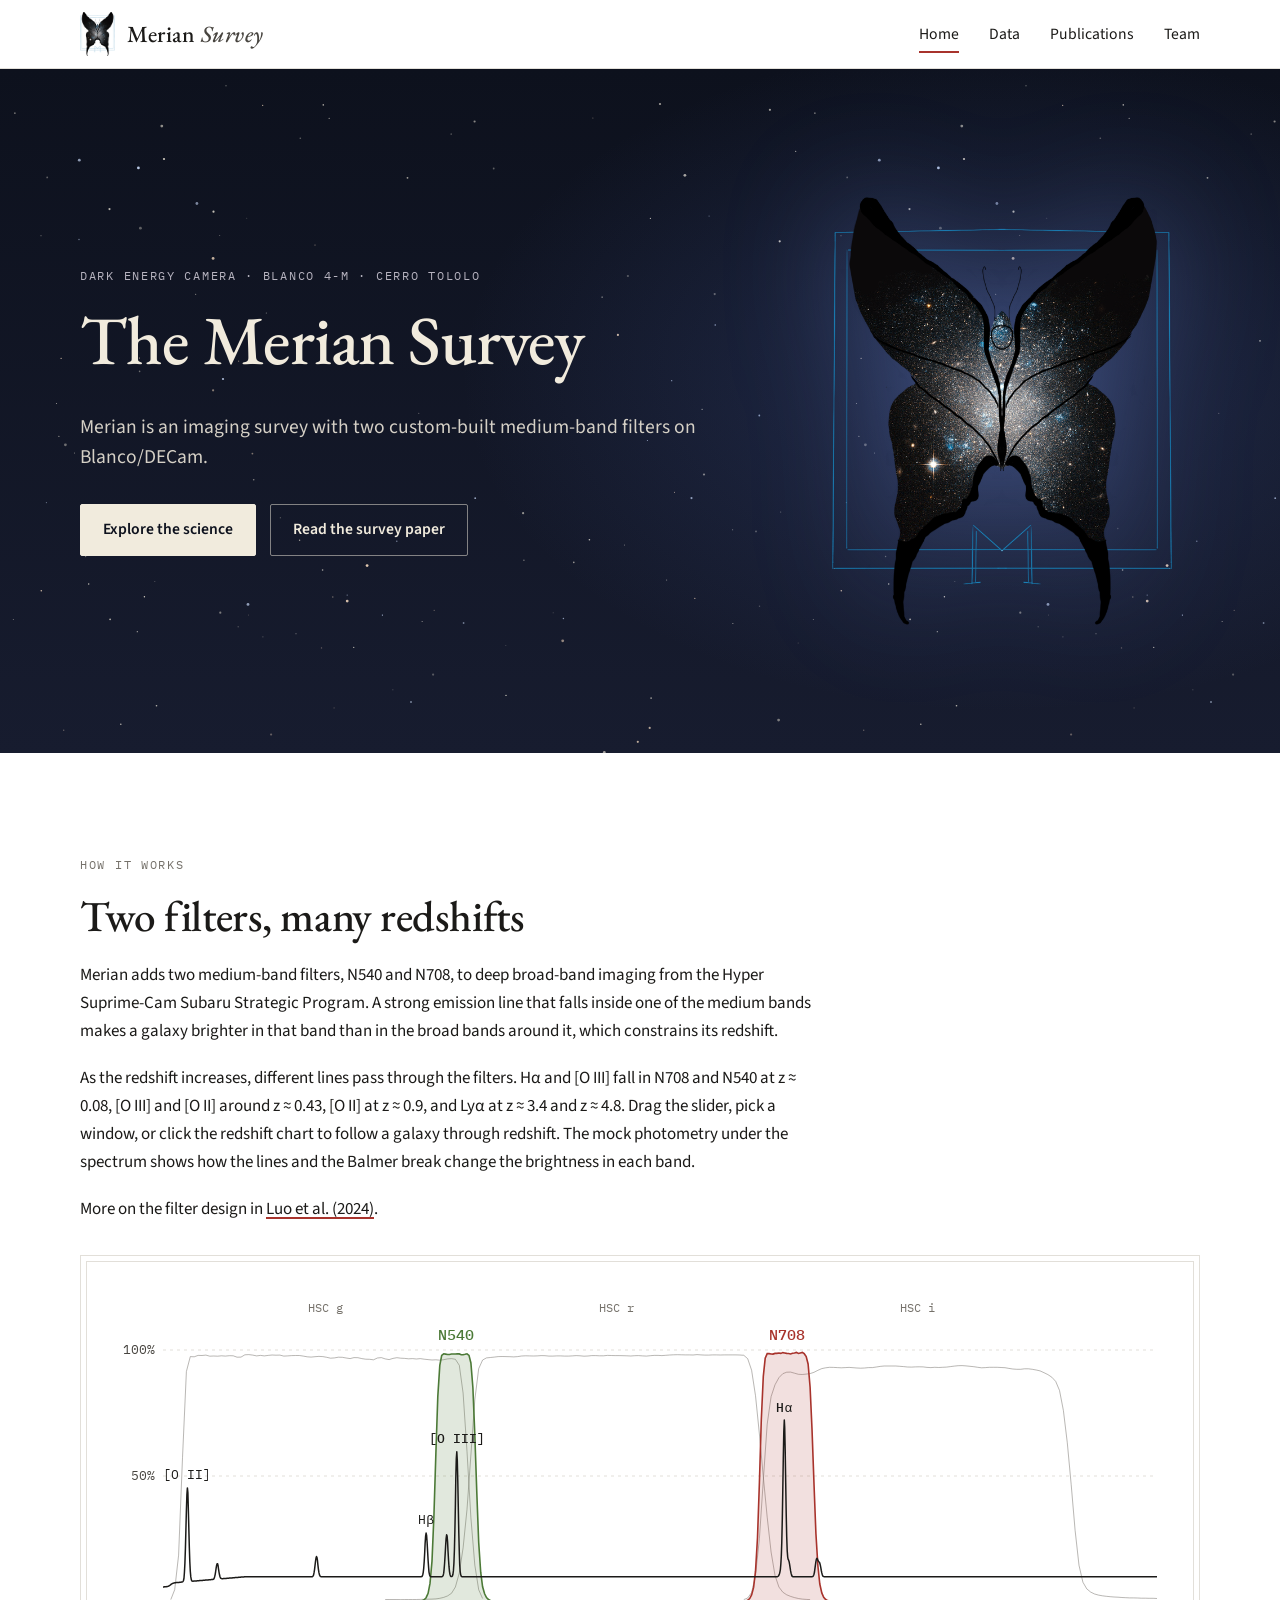
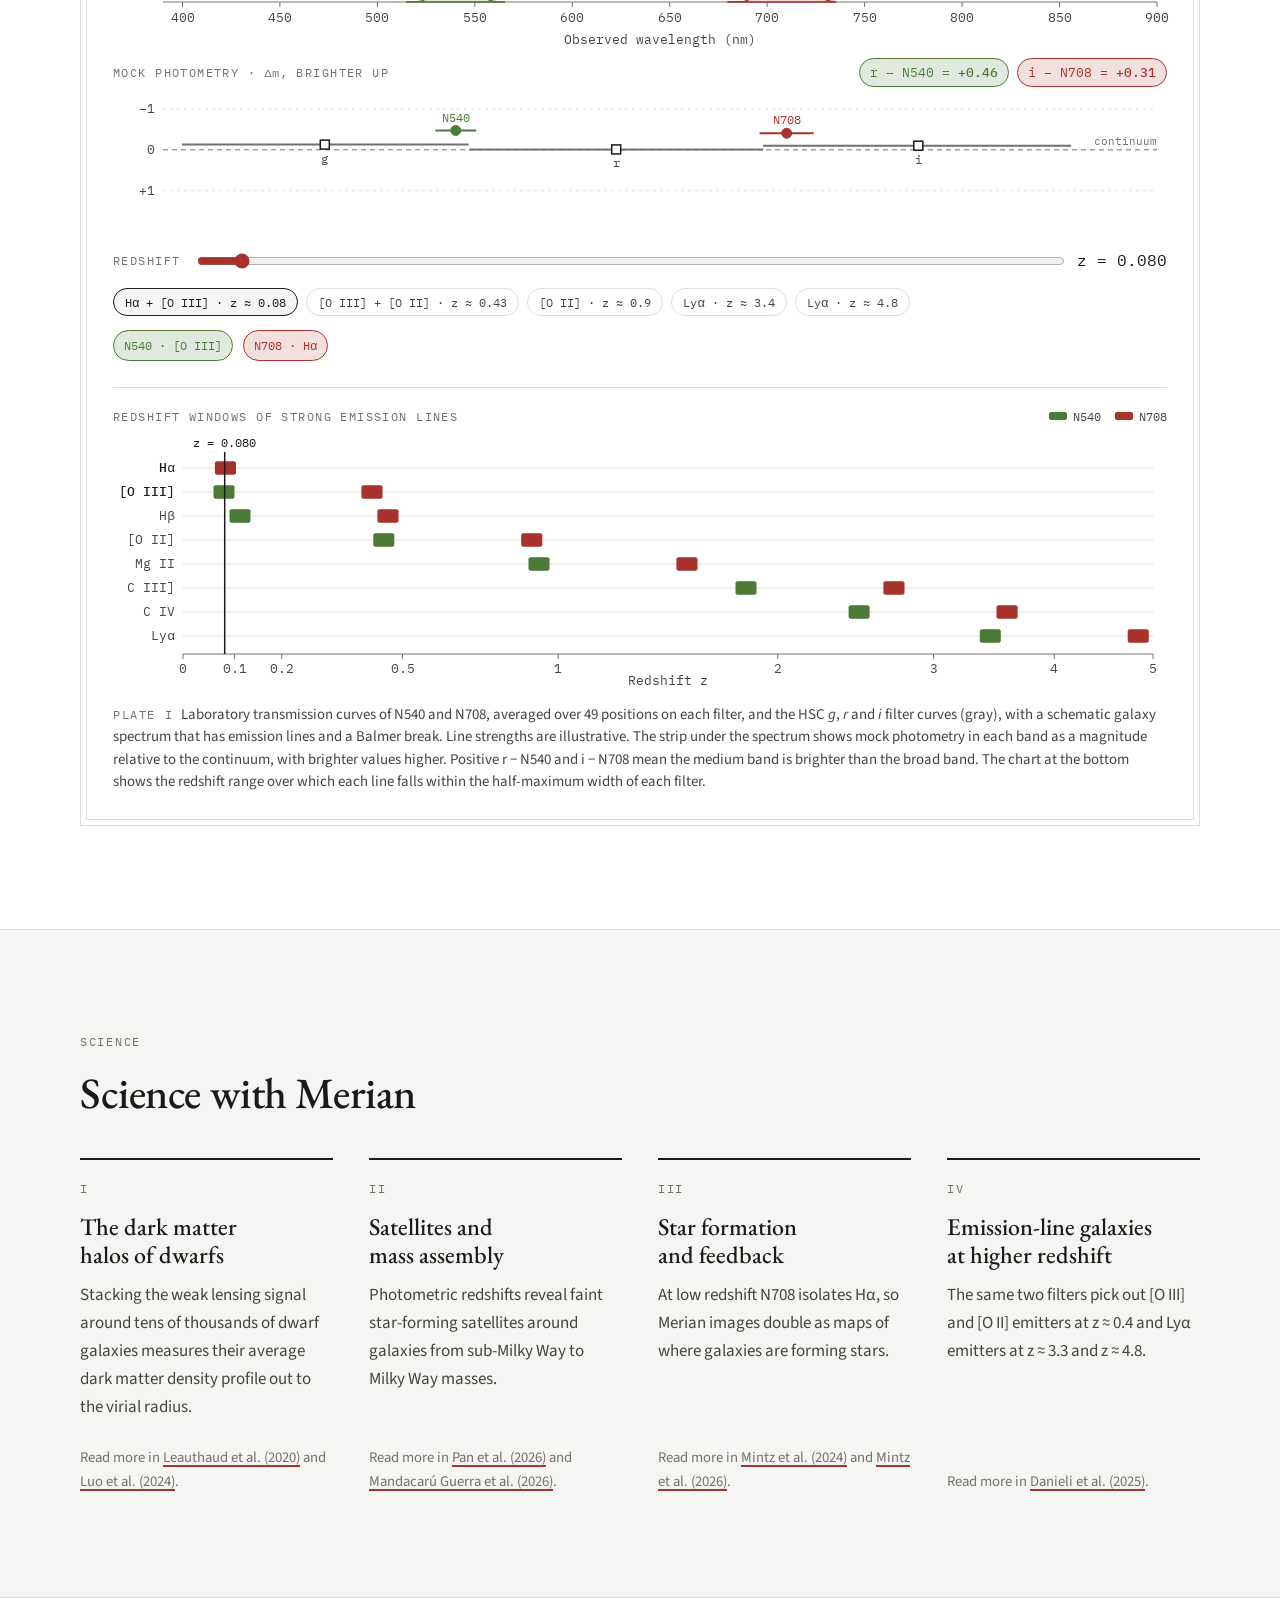
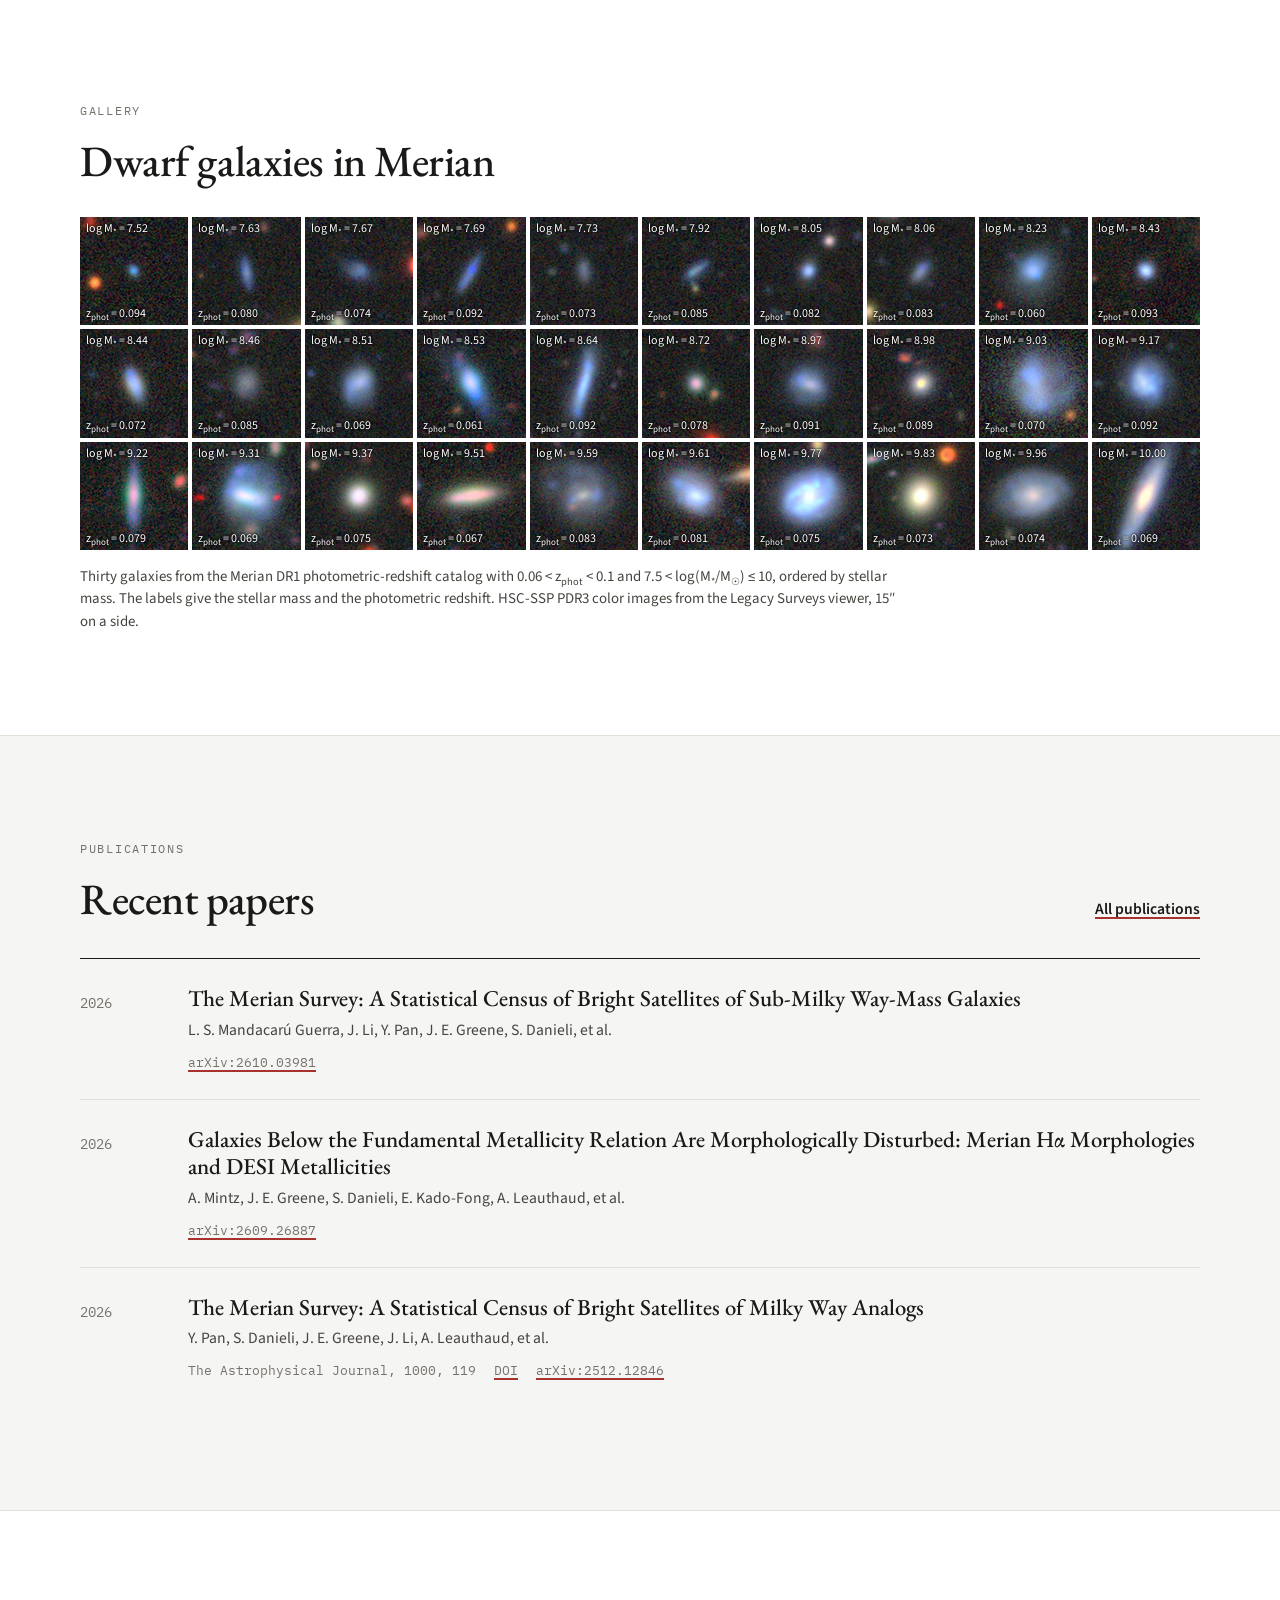
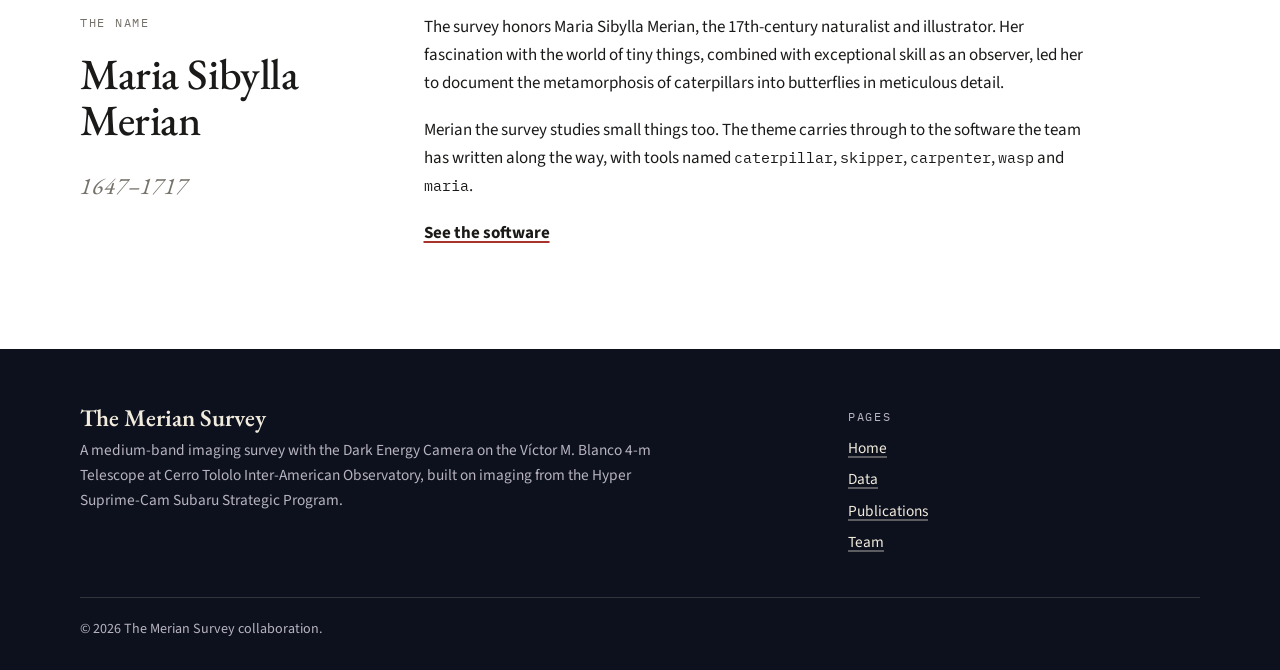
==== index.html @ 7e167d40 "Filter demo: Balmer break and mock photometry; team: remove Benjamin Johnson, add Lee Kelvin's photo" ====
<!doctype html>
<html lang="en">
<head>
<meta charset="utf-8">
<meta name="viewport" content="width=device-width, initial-scale=1">
<title>The Merian Survey</title>
<meta name="description" content="Merian is a medium-band imaging survey with the Dark Energy Camera.">
<meta property="og:title" content="The Merian Survey">
<meta property="og:description" content="THE MERIAN SURVEY">
<link rel="icon" href="assets/img/favicon.png">
<link rel="preconnect" href="https://fonts.googleapis.com">
<link rel="preconnect" href="https://fonts.gstatic.com" crossorigin>
<link href="https://fonts.googleapis.com/css2?family=EB+Garamond:ital,wght@0,500;0,600;1,500&family=IBM+Plex+Mono:wght@400;500&family=Source+Sans+3:wght@400;600&display=swap" rel="stylesheet">
<link rel="stylesheet" href="assets/css/style.css">
</head>
<body>
<script src="assets/js/site.js"></script>

<main id="main">

  <section class="hero">
    <div class="wrap">
      <div>
        <p class="eyebrow">Dark Energy Camera · Blanco 4-m · Cerro Tololo</p>
        <h1>The Merian Survey</h1>
        <p class="lede">Merian is an imaging survey with two custom-built medium-band filters on Blanco/DECam.</p>
        <div class="actions">
          <a class="btn" href="#science">Explore the science</a>
          <a class="btn ghost" href="https://doi.org/10.3847/1538-4357/ae003e">Read the survey paper</a>
        </div>
      </div>
      <div class="hero-art">
        <img src="assets/img/merian-logo.png" alt="The Merian Survey logo, a butterfly whose wings are filled with an image of a dwarf galaxy" width="604" height="760">
      </div>
    </div>
  </section>

  <section class="section">
    <div class="wrap">
      <div class="narrow">
        <p class="eyebrow">How it works</p>
        <h2>Two filters, many redshifts</h2>
        <p>Merian adds two medium-band filters, N540 and N708, to deep broad-band imaging from the Hyper Suprime-Cam Subaru Strategic Program. A strong emission line that falls inside one of the medium bands makes a galaxy brighter in that band than in the broad bands around it, which constrains its redshift.</p>
        <p>As the redshift increases, different lines pass through the filters. Hα and [O III] fall in N708 and N540 at z ≈ 0.08, [O III] and [O II] around z ≈ 0.43, [O II] at z ≈ 0.9, and Lyα at z ≈ 3.4 and z ≈ 4.8. Drag the slider, pick a window, or click the redshift chart to follow a galaxy through redshift. The mock photometry under the spectrum shows how the lines and the Balmer break change the brightness in each band.</p>
        <p>More on the filter design in <a href="https://doi.org/10.1093/mnras/stae925">Luo et al. (2024)</a>.</p>
      </div>
      <figure class="plate fig-wide">
        <div id="filter-figure"><noscript>This figure needs JavaScript.</noscript></div>
        <figcaption><span class="plate-no">Plate I</span>Laboratory transmission curves of N540 and N708, averaged over 49 positions on each filter, and the HSC <i>g</i>, <i>r</i> and <i>i</i> filter curves (gray), with a schematic galaxy spectrum that has emission lines and a Balmer break. Line strengths are illustrative. The strip under the spectrum shows mock photometry in each band as a magnitude relative to the continuum, with brighter values higher. Positive r − N540 and i − N708 mean the medium band is brighter than the broad band. The chart at the bottom shows the redshift range over which each line falls within the half-maximum width of each filter.</figcaption>
      </figure>
    </div>
  </section>

  <section class="section tint" id="science">
    <div class="wrap">
      <p class="eyebrow">Science</p>
      <h2>Science with Merian</h2>
      <div class="cards">
        <article class="card">
          <div class="num">I</div>
          <h3>The dark matter halos of dwarfs</h3>
          <p>Stacking the weak lensing signal around tens of thousands of dwarf galaxies measures their average dark matter density profile out to the virial radius.</p>
          <p class="refs">Read more in <a href="https://doi.org/10.1016/j.dark.2020.100719">Leauthaud et al. (2020)</a> and <a href="https://doi.org/10.1093/mnras/stae925">Luo et al. (2024)</a>.</p>
        </article>
        <article class="card">
          <div class="num">II</div>
          <h3>Satellites and mass assembly</h3>
          <p>Photometric redshifts reveal faint star-forming satellites around galaxies from sub-Milky Way to Milky Way masses.</p>
          <p class="refs">Read more in <a href="https://doi.org/10.3847/1538-4357/ae42cb">Pan et al. (2026)</a> and <a href="https://arxiv.org/abs/2610.03981">Mandacarú Guerra et al. (2026)</a>.</p>
        </article>
        <article class="card">
          <div class="num">III</div>
          <h3>Star formation and feedback</h3>
          <p>At low redshift N708 isolates Hα, so Merian images double as maps of where galaxies are forming stars.</p>
          <p class="refs">Read more in <a href="https://doi.org/10.3847/1538-4357/ad6861">Mintz et al. (2024)</a> and <a href="https://arxiv.org/abs/2609.26887">Mintz et al. (2026)</a>.</p>
        </article>
        <article class="card">
          <div class="num">IV</div>
          <h3>Emission-line galaxies at higher redshift</h3>
          <p>The same two filters pick out [O III] and [O II] emitters at z ≈ 0.4 and Lyα emitters at z ≈ 3.3 and z ≈ 4.8.</p>
          <p class="refs">Read more in <a href="https://doi.org/10.3847/1538-4357/ae003e">Danieli et al. (2025)</a>.</p>
        </article>
      </div>
    </div>
  </section>

  <section class="section" id="gallery">
    <div class="wrap">
      <p class="eyebrow">Gallery</p>
      <h2>Dwarf galaxies in Merian</h2>
      <figure class="gallery-figure">
        <ul class="gallery">
          <li><img src="assets/img/gallery/3584016480410295005.jpg" alt="Galaxy with log stellar mass 7.52 at photometric redshift 0.094" width="180" height="180" loading="lazy"><p class="m">log M<sub>*</sub> = 7.52</p><p class="z">z<sub>phot</sub> = 0.094</p></li>
          <li><img src="assets/img/gallery/3504895623675541589.jpg" alt="Galaxy with log stellar mass 7.63 at photometric redshift 0.080" width="180" height="180" loading="lazy"><p class="m">log M<sub>*</sub> = 7.63</p><p class="z">z<sub>phot</sub> = 0.080</p></li>
          <li><img src="assets/img/gallery/3417968234383567890.jpg" alt="Galaxy with log stellar mass 7.67 at photometric redshift 0.074" width="180" height="180" loading="lazy"><p class="m">log M<sub>*</sub> = 7.67</p><p class="z">z<sub>phot</sub> = 0.074</p></li>
          <li><img src="assets/img/gallery/3589641581897997716.jpg" alt="Galaxy with log stellar mass 7.69 at photometric redshift 0.092" width="180" height="180" loading="lazy"><p class="m">log M<sub>*</sub> = 7.69</p><p class="z">z<sub>phot</sub> = 0.092</p></li>
          <li><img src="assets/img/gallery/3409849440524079181.jpg" alt="Galaxy with log stellar mass 7.73 at photometric redshift 0.073" width="180" height="180" loading="lazy"><p class="m">log M<sub>*</sub> = 7.73</p><p class="z">z<sub>phot</sub> = 0.073</p></li>
          <li><img src="assets/img/gallery/3329743421370805342.jpg" alt="Galaxy with log stellar mass 7.92 at photometric redshift 0.085" width="180" height="180" loading="lazy"><p class="m">log M<sub>*</sub> = 7.92</p><p class="z">z<sub>phot</sub> = 0.085</p></li>
          <li><img src="assets/img/gallery/3409805460058969533.jpg" alt="Galaxy with log stellar mass 8.05 at photometric redshift 0.082" width="180" height="180" loading="lazy"><p class="m">log M<sub>*</sub> = 8.05</p><p class="z">z<sub>phot</sub> = 0.082</p></li>
          <li><img src="assets/img/gallery/3409453616338070474.jpg" alt="Galaxy with log stellar mass 8.06 at photometric redshift 0.083" width="180" height="180" loading="lazy"><p class="m">log M<sub>*</sub> = 8.06</p><p class="z">z<sub>phot</sub> = 0.083</p></li>
          <li><img src="assets/img/gallery/3037224949870784687.jpg" alt="Galaxy with log stellar mass 8.23 at photometric redshift 0.060" width="180" height="180" loading="lazy"><p class="m">log M<sub>*</sub> = 8.23</p><p class="z">z<sub>phot</sub> = 0.060</p></li>
          <li><img src="assets/img/gallery/3584434294828850857.jpg" alt="Galaxy with log stellar mass 8.43 at photometric redshift 0.093" width="180" height="180" loading="lazy"><p class="m">log M<sub>*</sub> = 8.43</p><p class="z">z<sub>phot</sub> = 0.093</p></li>
          <li><img src="assets/img/gallery/3320670251418412672.jpg" alt="Galaxy with log stellar mass 8.44 at photometric redshift 0.072" width="180" height="180" loading="lazy"><p class="m">log M<sub>*</sub> = 8.44</p><p class="z">z<sub>phot</sub> = 0.072</p></li>
          <li><img src="assets/img/gallery/3415215057267639539.jpg" alt="Galaxy with log stellar mass 8.46 at photometric redshift 0.085" width="180" height="180" loading="lazy"><p class="m">log M<sub>*</sub> = 8.46</p><p class="z">z<sub>phot</sub> = 0.085</p></li>
          <li><img src="assets/img/gallery/3496266656420744171.jpg" alt="Galaxy with log stellar mass 8.51 at photometric redshift 0.069" width="180" height="180" loading="lazy"><p class="m">log M<sub>*</sub> = 8.51</p><p class="z">z<sub>phot</sub> = 0.069</p></li>
          <li><img src="assets/img/gallery/3324857191696977204.jpg" alt="Galaxy with log stellar mass 8.53 at photometric redshift 0.061" width="180" height="180" loading="lazy"><p class="m">log M<sub>*</sub> = 8.53</p><p class="z">z<sub>phot</sub> = 0.061</p></li>
          <li><img src="assets/img/gallery/3417361303965022781.jpg" alt="Galaxy with log stellar mass 8.64 at photometric redshift 0.092" width="180" height="180" loading="lazy"><p class="m">log M<sub>*</sub> = 8.64</p><p class="z">z<sub>phot</sub> = 0.092</p></li>
          <li><img src="assets/img/gallery/3036499272196451656.jpg" alt="Galaxy with log stellar mass 8.72 at photometric redshift 0.078" width="180" height="180" loading="lazy"><p class="m">log M<sub>*</sub> = 8.72</p><p class="z">z<sub>phot</sub> = 0.078</p></li>
          <li><img src="assets/img/gallery/3409853838570603116.jpg" alt="Galaxy with log stellar mass 8.97 at photometric redshift 0.091" width="180" height="180" loading="lazy"><p class="m">log M<sub>*</sub> = 8.97</p><p class="z">z<sub>phot</sub> = 0.091</p></li>
          <li><img src="assets/img/gallery/3541460982368856524.jpg" alt="Galaxy with log stellar mass 8.98 at photometric redshift 0.089" width="180" height="180" loading="lazy"><p class="m">log M<sub>*</sub> = 8.98</p><p class="z">z<sub>phot</sub> = 0.089</p></li>
          <li><img src="assets/img/gallery/3583616258177780788.jpg" alt="Galaxy with log stellar mass 9.03 at photometric redshift 0.070" width="180" height="180" loading="lazy"><p class="m">log M<sub>*</sub> = 9.03</p><p class="z">z<sub>phot</sub> = 0.070</p></li>
          <li><img src="assets/img/gallery/3409598751872942106.jpg" alt="Galaxy with log stellar mass 9.17 at photometric redshift 0.092" width="180" height="180" loading="lazy"><p class="m">log M<sub>*</sub> = 9.17</p><p class="z">z<sub>phot</sub> = 0.092</p></li>
          <li><img src="assets/img/gallery/3497374964141549131.jpg" alt="Galaxy with log stellar mass 9.22 at photometric redshift 0.079" width="180" height="180" loading="lazy"><p class="m">log M<sub>*</sub> = 9.22</p><p class="z">z<sub>phot</sub> = 0.079</p></li>
          <li><img src="assets/img/gallery/3324967142859756066.jpg" alt="Galaxy with log stellar mass 9.31 at photometric redshift 0.069" width="180" height="180" loading="lazy"><p class="m">log M<sub>*</sub> = 9.31</p><p class="z">z<sub>phot</sub> = 0.069</p></li>
          <li><img src="assets/img/gallery/3494841689351150408.jpg" alt="Galaxy with log stellar mass 9.37 at photometric redshift 0.075" width="180" height="180" loading="lazy"><p class="m">log M<sub>*</sub> = 9.37</p><p class="z">z<sub>phot</sub> = 0.075</p></li>
          <li><img src="assets/img/gallery/3497564080141517079.jpg" alt="Galaxy with log stellar mass 9.51 at photometric redshift 0.067" width="180" height="180" loading="lazy"><p class="m">log M<sub>*</sub> = 9.51</p><p class="z">z<sub>phot</sub> = 0.067</p></li>
          <li><img src="assets/img/gallery/3459798054750658766.jpg" alt="Galaxy with log stellar mass 9.59 at photometric redshift 0.083" width="180" height="180" loading="lazy"><p class="m">log M<sub>*</sub> = 9.59</p><p class="z">z<sub>phot</sub> = 0.083</p></li>
          <li><img src="assets/img/gallery/3584456285061413013.jpg" alt="Galaxy with log stellar mass 9.61 at photometric redshift 0.081" width="180" height="180" loading="lazy"><p class="m">log M<sub>*</sub> = 9.61</p><p class="z">z<sub>phot</sub> = 0.081</p></li>
          <li><img src="assets/img/gallery/3037453648289353827.jpg" alt="Galaxy with log stellar mass 9.77 at photometric redshift 0.075" width="180" height="180" loading="lazy"><p class="m">log M<sub>*</sub> = 9.77</p><p class="z">z<sub>phot</sub> = 0.075</p></li>
          <li><img src="assets/img/gallery/3406234246291940404.jpg" alt="Galaxy with log stellar mass 9.83 at photometric redshift 0.073" width="180" height="180" loading="lazy"><p class="m">log M<sub>*</sub> = 9.83</p><p class="z">z<sub>phot</sub> = 0.073</p></li>
          <li><img src="assets/img/gallery/3409352461268317028.jpg" alt="Galaxy with log stellar mass 9.96 at photometric redshift 0.074" width="180" height="180" loading="lazy"><p class="m">log M<sub>*</sub> = 9.96</p><p class="z">z<sub>phot</sub> = 0.074</p></li>
          <li><img src="assets/img/gallery/3408881870291640796.jpg" alt="Galaxy with log stellar mass 10.00 at photometric redshift 0.069" width="180" height="180" loading="lazy"><p class="m">log M<sub>*</sub> = 10.00</p><p class="z">z<sub>phot</sub> = 0.069</p></li>
        </ul>
        <figcaption class="gallery-cap">Thirty galaxies from the Merian DR1 photometric-redshift catalog with 0.06 &lt; z<sub>phot</sub> &lt; 0.1 and 7.5 &lt; log(M<sub>*</sub>/M<sub>☉</sub>) ≤ 10, ordered by stellar mass. The labels give the stellar mass and the photometric redshift. HSC-SSP PDR3 color images from the Legacy Surveys viewer, 15″ on a side.</figcaption>
      </figure>
    </div>
  </section>

  <section class="section tint">
    <div class="wrap">
      <div class="head-row">
        <div>
          <p class="eyebrow">Publications</p>
          <h2>Recent papers</h2>
        </div>
        <a href="publications.html">All publications</a>
      </div>
      <ul class="pubs" data-pubs data-limit="3" style="margin-top:2.2rem"></ul>
    </div>
  </section>

  <section class="section">
    <div class="wrap namesake">
      <div>
        <p class="eyebrow">The name</p>
        <h2>Maria Sibylla Merian</h2>
        <p class="dates">1647–1717</p>
      </div>
      <div class="body">
        <p>The survey honors Maria Sibylla Merian, the 17th-century naturalist and illustrator. Her fascination with the world of tiny things, combined with exceptional skill as an observer, led her to document the metamorphosis of caterpillars into butterflies in meticulous detail.</p>
        <p>Merian the survey studies small things too. The theme carries through to the software the team has written along the way, with tools named <code>caterpillar</code>, <code>skipper</code>, <code>carpenter</code>, <code>wasp</code> and <code>maria</code>.</p>
        <p><a href="data.html#software"><b>See the software</b></a></p>
      </div>
    </div>
  </section>

</main>

<script src="data/filters.js"></script>
<script src="data/publications.js"></script>
<script src="assets/js/filters-figure.js"></script>
<script src="assets/js/lists.js"></script>
</body>
</html>
---- assets/css/style.css ----
/* ==========================================================================
   The Merian Survey website
   Plain CSS, no build step. Colours and fonts are set once in :root below.
   The two accent colours stand for the two Merian filters:
   N540 (green, 540 nm) and N708 (deep red, 708 nm).
   ========================================================================== */

:root {
  --paper: #ffffff;            /* page background */
  --paper-2: #f5f5f3;          /* tinted sections */
  --ink: #1b1a18;
  --ink-2: #47443f;
  --ink-3: #75716a;
  --rule: #e2dfd9;
  --n540: #4c7a37;
  --n708: #a8332c;
  --n540-soft: rgba(76, 122, 55, 0.17);
  --n708-soft: rgba(168, 51, 44, 0.15);
  --frame: #3b82b8;            /* the blue of the logo frame */
  --sky: #0d111d;              /* dark bands */
  --sky-2: #171c2f;
  --on-sky: #f1ebdd;
  --on-sky-2: #b7b4c0;

  --serif: "EB Garamond", "Iowan Old Style", "Palatino Linotype", Palatino, Georgia, serif;
  --sans: "Source Sans 3", -apple-system, BlinkMacSystemFont, "Segoe UI", Helvetica, Arial, sans-serif;
  --mono: "IBM Plex Mono", ui-monospace, SFMono-Regular, Menlo, Consolas, monospace;

  --wrap: 1120px;
  --gutter: clamp(18px, 4vw, 40px);
}

@media (prefers-color-scheme: dark) {
  :root {
    --paper: #11141c;
    --paper-2: #191d29;
    --ink: #ece6d8;
    --ink-2: #c4beb1;
    --ink-3: #908a7e;
    --rule: #2d3242;
    --n540: #8fc46c;
    --n708: #e3695e;
    --n540-soft: rgba(143, 196, 108, 0.2);
    --n708-soft: rgba(227, 105, 94, 0.2);
    --frame: #5aa2d6;
    --sky: #090c15;
    --sky-2: #131829;
  }
}

/* The logo is drawn in black, so give it a faint light edge on dark backgrounds. */
@media (prefers-color-scheme: dark) {
  .brand img { filter: drop-shadow(0 0 1px rgba(236, 230, 216, 0.75)); }
}

/* ---------- Base ---------- */

*, *::before, *::after { box-sizing: border-box; }

html { -webkit-text-size-adjust: 100%; scroll-behavior: smooth; }
@media (prefers-reduced-motion: reduce) { html { scroll-behavior: auto; } }

body {
  margin: 0;
  background: var(--paper);
  color: var(--ink);
  font-family: var(--sans);
  font-size: 1.0625rem;
  line-height: 1.65;
  -webkit-font-smoothing: antialiased;
}

img, svg { max-width: 100%; height: auto; display: block; }

a {
  color: inherit;
  text-decoration-color: var(--n708);
  text-decoration-thickness: 1.5px;
  text-underline-offset: 3px;
}
a:hover { color: var(--n708); }

:focus-visible { outline: 2px solid var(--frame); outline-offset: 3px; border-radius: 2px; }

h1, h2, h3 {
  font-family: var(--serif);
  font-weight: 600;
  line-height: 1.08;
  margin: 0 0 0.5em;
  text-wrap: balance;
}
h1 { font-size: clamp(2.4rem, 5.6vw, 4.3rem); letter-spacing: -0.015em; font-weight: 500; }
h2 { font-size: clamp(1.9rem, 3.5vw, 2.7rem); font-weight: 500; letter-spacing: -0.01em; }
h3 { font-size: 1.5rem; line-height: 1.18; font-weight: 500; }

p { margin: 0 0 1.1em; }
p:last-child { margin-bottom: 0; }

sup, sub { font-size: 0.7em; line-height: 0; }

.wrap { width: min(100% - 2 * var(--gutter), var(--wrap)); margin-inline: auto; }
.narrow { max-width: 46rem; }

.section { padding-block: clamp(56px, 8vw, 104px); }
section[id], [id="filter-figure"] { scroll-margin-top: 72px; }   /* keep anchored sections clear of the sticky header */
.section + .section { border-top: 1px solid var(--rule); }
.section.tint { background: var(--paper-2); }

.eyebrow {
  font-family: var(--mono);
  font-size: 0.76rem;
  letter-spacing: 0.14em;
  text-transform: uppercase;
  color: var(--ink-3);
  margin: 0 0 1.1rem;
}

.lede { font-size: 1.22rem; line-height: 1.55; color: var(--ink-2); max-width: 44rem; }

.skip {
  position: absolute; left: -999px; top: 0;
  background: var(--ink); color: var(--paper); padding: 10px 16px; z-index: 100;
}
.skip:focus { left: 8px; top: 8px; }

/* ---------- Header ---------- */

.site-header {
  position: sticky; top: 0; z-index: 50;
  background: color-mix(in srgb, var(--paper) 92%, transparent);
  backdrop-filter: blur(8px);
  -webkit-backdrop-filter: blur(8px);
  border-bottom: 1px solid var(--rule);
}
.site-header .bar { display: flex; align-items: center; justify-content: space-between; gap: 24px; min-height: 68px; }

.brand { display: flex; align-items: center; gap: 12px; text-decoration: none; }
.brand img { width: 35px; height: 44px; }
.brand span { font-family: var(--serif); font-size: 1.45rem; font-weight: 500; letter-spacing: 0.01em; }
.brand em { font-weight: 500; color: var(--ink-2); }
.brand:hover { color: inherit; }

.site-nav ul { list-style: none; margin: 0; padding: 0; display: flex; gap: clamp(14px, 2.4vw, 30px); }
.site-nav a {
  font-size: 0.98rem; text-decoration: none; padding: 6px 0;
  border-bottom: 2px solid transparent;
}
.site-nav a:hover { color: inherit; border-bottom-color: var(--rule); }
.site-nav a[aria-current="page"] { border-bottom-color: var(--n708); }

.nav-toggle {
  display: none;
  font: inherit; font-size: 0.95rem; color: inherit;
  background: none; border: 1px solid var(--rule); border-radius: 3px; padding: 7px 14px; cursor: pointer;
}

@media (max-width: 760px) {
  .nav-toggle { display: block; }
  .site-nav { display: none; position: absolute; left: 0; right: 0; top: 100%; background: var(--paper); border-bottom: 1px solid var(--rule); }
  .site-nav.open { display: block; }
  .site-nav ul { flex-direction: column; gap: 0; padding: 6px var(--gutter) 14px; }
  .site-nav a { display: block; padding: 12px 0; border-bottom: 1px solid var(--rule); }
  .site-nav li:last-child a { border-bottom: 0; }
  .site-nav a[aria-current="page"] { border-bottom-color: var(--rule); color: var(--n708); }
}

/* ---------- Home hero ---------- */

.hero {
  position: relative;
  background:
    radial-gradient(ellipse 60% 70% at 78% 45%, rgba(72, 96, 170, 0.28), transparent 70%),
    url("../img/stars.svg") 0 0 / 800px 800px,
    linear-gradient(180deg, var(--sky), var(--sky-2));
  color: var(--on-sky);
  overflow: hidden;
}
.hero .wrap {
  display: grid; grid-template-columns: minmax(0, 1.25fr) minmax(0, 0.75fr);
  align-items: center; gap: clamp(24px, 5vw, 72px);
  padding-block: clamp(64px, 10vw, 128px);
}
.hero .eyebrow { color: var(--on-sky-2); }
.hero h1 { color: var(--on-sky); }
.hero h1 em { font-style: italic; font-weight: 500; }
.hero .lede { color: #d5d0c6; }
.hero-art { justify-self: center; width: min(100%, 340px); }
.hero-art img { width: 100%; filter: drop-shadow(0 0 60px rgba(120, 150, 230, 0.35)); }

.actions { display: flex; flex-wrap: wrap; gap: 14px; margin-top: 2rem; }
.btn {
  display: inline-block; padding: 12px 22px; border-radius: 2px;
  font-size: 0.98rem; font-weight: 600; text-decoration: none;
  border: 1px solid var(--ink); background: var(--ink); color: var(--paper);
}
.btn:hover { background: var(--n708); border-color: var(--n708); color: #fff; }
.btn.ghost { background: transparent; color: var(--ink); }
.btn.ghost:hover { background: var(--ink); color: var(--paper); border-color: var(--ink); }
.hero .btn { background: var(--on-sky); border-color: var(--on-sky); color: var(--sky); }
.hero .btn:hover { background: #fff; border-color: #fff; color: var(--sky); }
.hero .btn.ghost { background: transparent; color: var(--on-sky); border-color: rgba(241, 235, 221, 0.5); }
.hero .btn.ghost:hover { background: rgba(241, 235, 221, 0.12); border-color: var(--on-sky); color: var(--on-sky); }

@media (max-width: 760px) {
  .hero .wrap { grid-template-columns: 1fr; }
  .hero-art { order: -1; width: 170px; justify-self: start; }
}

/* ---------- Key numbers ---------- */

.stats { display: grid; grid-template-columns: repeat(5, 1fr); margin: 0; border-bottom: 1px solid var(--rule); }
.stats > div { padding: 30px 22px 28px; border-left: 1px solid var(--rule); }
.stats > div:first-child { border-left: 0; padding-left: 0; }
.stats dt { font-family: var(--serif); font-weight: 600; font-size: clamp(1.7rem, 2.6vw, 2.3rem); line-height: 1.1; white-space: nowrap; }
.stats dd { margin: 8px 0 0; font-size: 0.93rem; line-height: 1.45; color: var(--ink-2); }

@media (max-width: 980px) {
  .stats { grid-template-columns: repeat(2, 1fr); }
  .stats > div { border-left: 0; padding-left: 0; border-top: 1px solid var(--rule); }
  .stats > div:nth-child(-n+2) { border-top: 0; }
  .stats > div:nth-child(even) { padding-left: 22px; border-left: 1px solid var(--rule); }
}

/* ---------- Two-column text + figure ---------- */

.split { display: grid; grid-template-columns: minmax(0, 0.8fr) minmax(0, 1.2fr); gap: clamp(28px, 5vw, 72px); align-items: start; }
@media (max-width: 900px) { .split { grid-template-columns: 1fr; } }

/* ---------- Plates (figures) ---------- */
/* The double frame echoes the frame of the Merian logo. */

.plate { margin: 6px; padding: clamp(14px, 2.2vw, 26px); border: 1px solid var(--rule); outline: 1px solid var(--rule); outline-offset: 5px; background: var(--paper); }
.plate figcaption { margin-top: 16px; font-size: 0.93rem; line-height: 1.5; color: var(--ink-2); }
.plate-no { font-family: var(--mono); font-size: 0.72rem; letter-spacing: 0.14em; text-transform: uppercase; color: var(--ink-3); margin-right: 0.7em; }

.band-dark { background: var(--sky); color: var(--on-sky); }
.band-dark .plate { background: transparent; border-color: rgba(241, 235, 221, 0.25); outline-color: rgba(241, 235, 221, 0.25); }
.band-dark .plate figcaption { color: var(--on-sky-2); }
.band-dark .plate-no { color: var(--on-sky-2); }
.band-dark .eyebrow { color: var(--on-sky-2); }

/* ---------- Interactive filter figure ---------- */

.fig-wide { margin-top: 2.4rem; }
.ff svg { width: 100%; height: auto; overflow: visible; }
.ff text { font-family: var(--mono); font-size: 12.5px; fill: var(--ink-2); }
.ff .axis { stroke: var(--ink-3); stroke-width: 1; }
.ff .grid { stroke: var(--rule); stroke-width: 1; stroke-dasharray: 3 4; }
.ff .n540 { fill: var(--n540-soft); stroke: var(--n540); stroke-width: 1.6; }
.ff .n708 { fill: var(--n708-soft); stroke: var(--n708); stroke-width: 1.6; }
.ff .t540 { fill: var(--n540); font-weight: 500; font-size: 15px; }
.ff .t708 { fill: var(--n708); font-weight: 500; font-size: 15px; }
.ff .spec { fill: none; stroke: var(--ink); stroke-width: 1.5; stroke-linejoin: round; }
.ff .line-label { fill: var(--ink); font-size: 13px; }
.ff .line-label.in { font-weight: 500; }
.ff .hsc { stroke: var(--ink-3); stroke-width: 1; }
.ff .hsc-curve { fill: none; stroke: var(--ink-3); stroke-width: 1; opacity: 0.5; }
.ff .hsc-label { fill: var(--ink-3); font-size: 12px; }
.ff .break-label { fill: var(--ink-3); font-size: 12px; font-style: italic; font-family: var(--sans); }

/* Mock-photometry strip */
.ff-sub-head { display: flex; flex-wrap: wrap; align-items: baseline; justify-content: space-between; gap: 6px 18px; margin-top: 10px; }
.ff-sub-head p { margin: 0; font-family: var(--mono); font-size: 0.74rem; letter-spacing: 0.12em; text-transform: uppercase; color: var(--ink-3); }
.ff-sub-head .nt { text-transform: none; letter-spacing: 0.04em; }
.ff-colors { display: flex; flex-wrap: wrap; gap: 8px; }
.ff-colors .color { font-family: var(--mono); font-size: 0.8rem; padding: 3px 10px; border: 1px solid var(--rule); border-radius: 999px; color: var(--ink-2); white-space: nowrap; }
.ff-colors .color b { font-weight: 500; }
.ff-colors .color.on-540 { border-color: var(--n540); color: var(--n540); background: var(--n540-soft); }
.ff-colors .color.on-708 { border-color: var(--n708); color: var(--n708); background: var(--n708-soft); }
.ff .ph-zero { stroke: var(--ink-3); stroke-width: 1; stroke-dasharray: 5 4; }
.ff .ph-note { fill: var(--ink-3); font-size: 11px; }
.ff .ph-bar { stroke-width: 2; }
.ff .ph-band.broad .ph-bar { stroke: var(--ink-3); }
.ff .ph-band.broad .ph-mark { fill: var(--paper); stroke: var(--ink); stroke-width: 1.5; }
.ff .ph-band.m540 .ph-bar, .ff .ph-band.m540 .ph-mark { stroke: var(--n540); fill: var(--n540); }
.ff .ph-band.m708 .ph-bar, .ff .ph-band.m708 .ph-mark { stroke: var(--n708); fill: var(--n708); }
.ff .ph-label { font-size: 12px; fill: var(--ink-2); }
.ff .ph-band.m540 .ph-label { fill: var(--n540); }
.ff .ph-band.m708 .ph-label { fill: var(--n708); }
.ff .ph-band.out .ph-mark { opacity: 0.5; }

.ff-controls { display: grid; grid-template-columns: auto 1fr auto; align-items: center; gap: 14px; margin-top: 10px; }
.ff-controls label { font-family: var(--mono); font-size: 0.78rem; letter-spacing: 0.12em; text-transform: uppercase; color: var(--ink-3); }
.ff-controls output { font-family: var(--mono); font-size: 1rem; min-width: 5.6em; text-align: right; }
.ff-controls input[type="range"] { width: 100%; accent-color: var(--n708); }

.ff-status { display: flex; flex-wrap: wrap; align-items: center; gap: 8px 10px; margin-top: 14px; font-size: 0.93rem; }
.chip { font-family: var(--mono); font-size: 0.78rem; padding: 4px 10px; border: 1px solid var(--rule); border-radius: 999px; color: var(--ink-3); white-space: nowrap; }
.chip.on-540 { border-color: var(--n540); color: var(--n540); background: var(--n540-soft); }
.chip.on-708 { border-color: var(--n708); color: var(--n708); background: var(--n708-soft); }

/* Preset buttons that jump the slider to a redshift window */
.ff-presets { display: flex; flex-wrap: wrap; gap: 8px; margin-top: 14px; }
.ff-presets button {
  font: inherit; font-family: var(--mono); font-size: 0.78rem; line-height: 1.3;
  padding: 5px 11px; border-radius: 999px; border: 1px solid var(--rule);
  background: var(--paper); color: var(--ink-2); cursor: pointer;
}
.ff-presets button:hover { border-color: var(--ink-3); color: var(--ink); }
.ff-presets button[aria-pressed="true"] { border-color: var(--ink); color: var(--ink); background: var(--paper-2); }

/* Redshift-window chart under the spectrum */
.ff-zw-head { display: flex; flex-wrap: wrap; align-items: baseline; justify-content: space-between; gap: 6px 18px; margin-top: 26px; padding-top: 18px; border-top: 1px solid var(--rule); }
.ff-zw-head p { margin: 0; font-family: var(--mono); font-size: 0.74rem; letter-spacing: 0.12em; text-transform: uppercase; color: var(--ink-3); }
.ff-key { font-family: var(--mono); font-size: 0.78rem; color: var(--ink-2); display: flex; gap: 14px; }
.ff-key i { display: inline-block; width: 18px; height: 8px; border-radius: 2px; margin-right: 6px; vertical-align: 1px; }
.ff-key .k540 { background: var(--n540); }
.ff-key .k708 { background: var(--n708); }
.ff .zw-svg { cursor: crosshair; margin-top: 6px; }
.ff .zw-track { stroke: var(--rule); stroke-width: 1; }
.ff .zw540 { fill: var(--n540); }
.ff .zw708 { fill: var(--n708); }
.ff .zw-label { font-size: 13px; fill: var(--ink-2); }
.ff .zw-label.in { fill: var(--ink); font-weight: 500; }
.ff .zcursor { stroke: var(--ink); stroke-width: 1.5; }
.ff .zcursor-label { font-size: 12px; fill: var(--ink); }

/* ---------- Cards ---------- */

.cards { display: grid; grid-template-columns: repeat(4, minmax(0, 1fr)); gap: clamp(22px, 3vw, 36px); margin-top: 2.6rem; }
.card { border-top: 2px solid var(--ink); padding-top: 18px; display: flex; flex-direction: column; }
.card .num { font-family: var(--mono); font-size: 0.78rem; letter-spacing: 0.14em; color: var(--ink-3); margin-bottom: 14px; }
.card p { color: var(--ink-2); }
.card .refs { margin-top: auto; padding-top: 6px; font-size: 0.92rem; color: var(--ink-3); }
.card .more { font-weight: 600; font-size: 0.98rem; }
@media (max-width: 1000px) { .cards { grid-template-columns: repeat(2, minmax(0, 1fr)); } }
@media (max-width: 600px) { .cards { grid-template-columns: 1fr; } }

/* ---------- Galaxy gallery ---------- */

.gallery-figure { margin: 2rem 0 0; }
.gallery { list-style: none; margin: 0; padding: 0; display: grid; grid-template-columns: repeat(10, minmax(0, 1fr)); gap: 4px; }
.gallery li { position: relative; aspect-ratio: 1 / 1; background: #000; overflow: hidden; }
.gallery img { width: 100%; height: 100%; object-fit: cover; }
.gallery .m, .gallery .z {
  position: absolute; left: 6px; margin: 0; pointer-events: none;
  font-family: var(--sans); font-size: clamp(9px, 0.95vw, 12px); line-height: 1.1; color: #fff;
  text-shadow: 0 0 3px #000, 0 0 2px #000;
}
.gallery .m { top: 5px; }
.gallery .z { bottom: 5px; }
.gallery sub { font-size: 0.75em; line-height: 0; }
.gallery-cap { margin-top: 16px; font-size: 0.93rem; line-height: 1.5; color: var(--ink-2); max-width: 52rem; }
@media (max-width: 1000px) { .gallery { grid-template-columns: repeat(6, minmax(0, 1fr)); } .gallery .m, .gallery .z { font-size: 11px; } }
@media (max-width: 600px) {
  .gallery { grid-template-columns: repeat(5, minmax(0, 1fr)); gap: 3px; }
  .gallery .m, .gallery .z { font-size: 8.5px; left: 3px; }
  .gallery .m { top: 3px; }
  .gallery .z { bottom: 3px; }
}

.head-row { display: flex; align-items: end; justify-content: space-between; gap: 24px; flex-wrap: wrap; }
.head-row h2 { margin-bottom: 0; }
.head-row a { font-weight: 600; font-size: 0.98rem; }

/* ---------- Inner page header ---------- */

.page-head { padding-block: clamp(48px, 7vw, 92px) clamp(36px, 5vw, 60px); border-bottom: 1px solid var(--rule); }
.page-head h1 { font-size: clamp(2.3rem, 4.8vw, 3.7rem); max-width: 20ch; }

/* ---------- Prose blocks on inner pages ---------- */
/* .goal, .questions, .also, .spec tables and .timeline were written for
   science.html and survey.html. Those pages are removed for now (restore them
   with: git checkout 5ef048e -- science.html survey.html), so these rules stay. */

.goal { display: grid; grid-template-columns: 110px minmax(0, 1fr); gap: clamp(18px, 4vw, 56px); }
.goal .num { font-family: var(--serif); font-size: 3.4rem; line-height: 1; color: var(--ink-3); font-style: italic; }
.goal .body { max-width: 44rem; }
.goal .refs { font-size: 0.95rem; color: var(--ink-2); margin-top: 1.2em; }
@media (max-width: 700px) { .goal { grid-template-columns: 1fr; gap: 6px; } }

.questions { list-style: none; margin: 2rem 0 0; padding: 0; display: grid; grid-template-columns: repeat(3, 1fr); gap: clamp(20px, 3vw, 40px); }
.questions li { font-family: var(--serif); font-size: 1.45rem; line-height: 1.25; font-style: italic; font-weight: 500; padding-top: 16px; border-top: 1px solid var(--ink); }
@media (max-width: 860px) { .questions { grid-template-columns: 1fr; } }

.also { list-style: none; margin: 1.6rem 0 0; padding: 0; display: grid; grid-template-columns: repeat(2, 1fr); gap: 0 clamp(24px, 4vw, 56px); }
.also li { padding: 16px 0; border-top: 1px solid var(--rule); }
.also b { display: block; font-weight: 600; }
.also span { color: var(--ink-2); font-size: 0.98rem; }
@media (max-width: 700px) { .also { grid-template-columns: 1fr; } }

/* ---------- Spec list and tables ---------- */

.spec { margin: 0; display: grid; grid-template-columns: minmax(130px, 0.34fr) 1fr; }
.spec dt, .spec dd { margin: 0; padding: 13px 0; border-top: 1px solid var(--rule); }
.spec dt { font-family: var(--mono); font-size: 0.76rem; letter-spacing: 0.12em; text-transform: uppercase; color: var(--ink-3); padding-top: 17px; padding-right: 16px; }
.spec dt:first-of-type, .spec dt:first-of-type + dd { border-top: 1px solid var(--ink); }

.table-scroll { overflow-x: auto; }
table { width: 100%; border-collapse: collapse; font-size: 1rem; }
th, td { text-align: left; padding: 13px 18px 13px 0; border-bottom: 1px solid var(--rule); vertical-align: top; }
th { font-family: var(--mono); font-weight: 400; font-size: 0.74rem; letter-spacing: 0.12em; text-transform: uppercase; color: var(--ink-3); border-bottom: 1px solid var(--ink); white-space: nowrap; }
td.num, th.num { font-variant-numeric: tabular-nums; white-space: nowrap; }
.swatch { display: inline-block; width: 10px; height: 10px; border-radius: 50%; margin-right: 9px; }
.swatch.s540 { background: var(--n540); }
.swatch.s708 { background: var(--n708); }
td code, p code, li code { font-family: var(--mono); font-size: 0.9em; }

/* ---------- Timeline ---------- */

.timeline { list-style: none; margin: 2.4rem 0 0; padding: 0; display: grid; grid-template-columns: repeat(5, 1fr); border-top: 1px solid var(--ink); }
.timeline li { position: relative; padding: 22px 18px 0 0; }
.timeline li::before { content: ""; position: absolute; top: -6px; left: 0; width: 11px; height: 11px; border-radius: 50%; background: var(--paper); border: 2px solid var(--ink); }
.section.tint .timeline li::before { background: var(--paper-2); }
.timeline li.done::before, .section.tint .timeline li.done::before { background: var(--ink); }
.timeline time { display: block; font-family: var(--mono); font-size: 0.78rem; letter-spacing: 0.1em; text-transform: uppercase; color: var(--ink-3); margin-bottom: 6px; }
.timeline span { font-size: 0.98rem; line-height: 1.45; display: block; }
@media (max-width: 860px) {
  .timeline { grid-template-columns: 1fr; border-top: 0; border-left: 1px solid var(--ink); margin-left: 5px; }
  .timeline li { padding: 0 0 22px 24px; }
  .timeline li::before { top: 4px; left: -6px; }
}

/* ---------- Publications ---------- */

.pubs { list-style: none; margin: 0; padding: 0; }
.pub { display: grid; grid-template-columns: 84px minmax(0, 1fr); gap: 8px 24px; padding: 26px 0; border-top: 1px solid var(--rule); }
.pubs > .pub:first-child { border-top: 1px solid var(--ink); }
.pub .yr { font-family: var(--mono); font-size: 0.9rem; color: var(--ink-3); padding-top: 6px; }
.pub h3 { font-size: 1.42rem; margin: 0 0 6px; text-wrap: pretty; }
.pub h3 a { text-decoration: none; }
.pub h3 a:hover { text-decoration: underline; text-decoration-color: var(--n708); }
.pub .authors { color: var(--ink-2); margin: 0 0 8px; font-size: 0.98rem; }
.pub .meta { font-family: var(--mono); font-size: 0.8rem; color: var(--ink-3); display: flex; flex-wrap: wrap; gap: 4px 18px; margin: 0; }
.pub .tag { color: var(--n540); }
@media (max-width: 600px) { .pub { grid-template-columns: 1fr; } .pub .yr { padding-top: 0; } }

/* ---------- Team ---------- */

.team-group { display: grid; grid-template-columns: minmax(0, 0.28fr) minmax(0, 1fr); gap: 18px clamp(24px, 4vw, 56px); padding: 34px 0; border-top: 1px solid var(--rule); }
.team-group:first-child { border-top: 1px solid var(--ink); }
.team-group h2 { font-size: 1.7rem; margin: 0; }
.people { list-style: none; margin: 0; padding: 0; display: grid; grid-template-columns: repeat(auto-fill, minmax(250px, 1fr)); gap: 22px 28px; }
.person { display: flex; align-items: center; gap: 16px; }
.avatar { width: 76px; height: 76px; border-radius: 50%; object-fit: cover; flex: none; background: var(--paper-2); }
.avatar.initials {
  display: inline-flex; align-items: center; justify-content: center;
  font-family: var(--serif); font-size: 1.5rem; color: var(--ink-3); border: 1px solid var(--rule);
}
.who { min-width: 0; }
.who b { display: block; font-weight: 600; }
.who b a { text-decoration: none; }
.who b a:hover { text-decoration: underline; text-decoration-color: var(--n708); color: inherit; }
.who .aff { display: block; color: var(--ink-2); font-size: 0.95rem; }
.role {
  display: inline-block; margin: 3px 0 3px; padding: 1px 8px; border: 1px solid currentColor; border-radius: 999px;
  font-family: var(--mono); font-size: 0.66rem; letter-spacing: 0.1em; text-transform: uppercase; color: var(--n708);
}
@media (max-width: 760px) { .team-group { grid-template-columns: 1fr; } }

/* ---------- Publication blocks ---------- */

.block-title { font-size: clamp(1.7rem, 2.8vw, 2.2rem); margin-bottom: 0.3em; }
.block-note { color: var(--ink-2); margin-bottom: 1.8rem; max-width: 44rem; }

/* ---------- Software list ---------- */

.repos { list-style: none; margin: 1.8rem 0 0; padding: 0; display: grid; grid-template-columns: repeat(2, 1fr); gap: 0 clamp(24px, 4vw, 56px); }
.repos li { padding: 18px 0; border-top: 1px solid var(--rule); }
.repos a { font-family: var(--mono); font-size: 1rem; font-weight: 500; }
.repos p { margin: 4px 0 0; color: var(--ink-2); font-size: 0.98rem; }
@media (max-width: 700px) { .repos { grid-template-columns: 1fr; } }

.note { border-left: 3px solid var(--n540); background: var(--n540-soft); padding: 16px 20px; margin: 1.6rem 0; max-width: 44rem; }

/* ---------- Namesake ---------- */

.namesake { display: grid; grid-template-columns: minmax(0, 0.36fr) minmax(0, 1fr); gap: clamp(24px, 5vw, 72px); align-items: start; }
.namesake .dates { font-family: var(--serif); font-style: italic; font-size: 1.5rem; color: var(--ink-3); margin: 0; }
.namesake .body { max-width: 42rem; }
@media (max-width: 760px) { .namesake { grid-template-columns: 1fr; gap: 8px; } }

/* ---------- Footer ---------- */

.site-footer { background: var(--sky); color: var(--on-sky-2); font-size: 0.96rem; }
.site-footer a { color: var(--on-sky); text-decoration-color: rgba(241, 235, 221, 0.35); }
.site-footer a:hover { color: #fff; text-decoration-color: #fff; }
.foot-grid { display: grid; grid-template-columns: minmax(0, 2fr) minmax(0, 1fr); gap: clamp(28px, 5vw, 72px); padding-block: 56px 36px; }
.foot-brand p { max-width: 36rem; }
.foot-brand { display: flex; gap: 18px; align-items: flex-start; }
.foot-brand strong { display: block; font-family: var(--serif); font-size: 1.5rem; font-weight: 600; color: var(--on-sky); margin-bottom: 6px; line-height: 1.1; }
.site-footer h2 { font-family: var(--mono); font-weight: 400; font-size: 0.74rem; letter-spacing: 0.14em; text-transform: uppercase; color: var(--on-sky-2); margin: 6px 0 12px; }
.site-footer ul { list-style: none; margin: 0; padding: 0; }
.site-footer li { margin-bottom: 6px; }
.fine { border-top: 1px solid rgba(241, 235, 221, 0.16); padding-block: 20px 28px; margin: 0; font-size: 0.88rem; }
@media (max-width: 760px) { .foot-grid { grid-template-columns: 1fr; } }
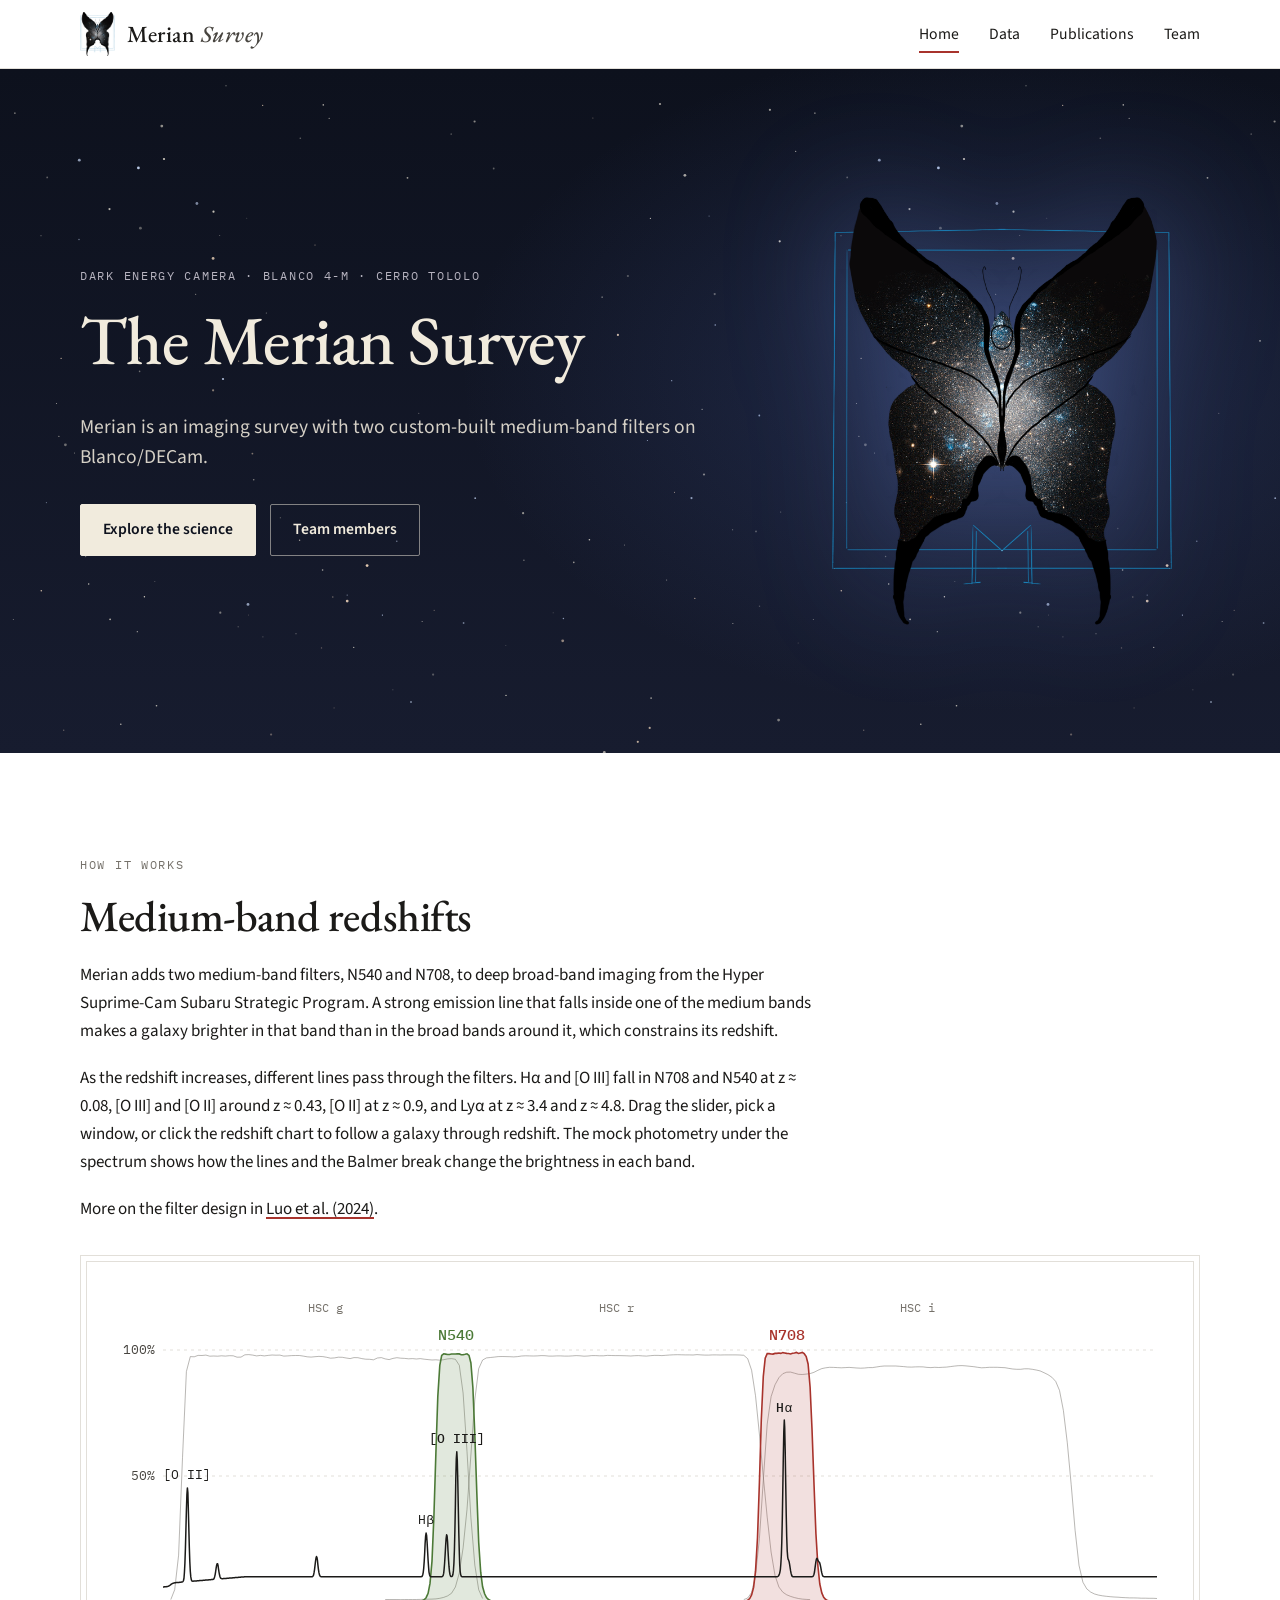
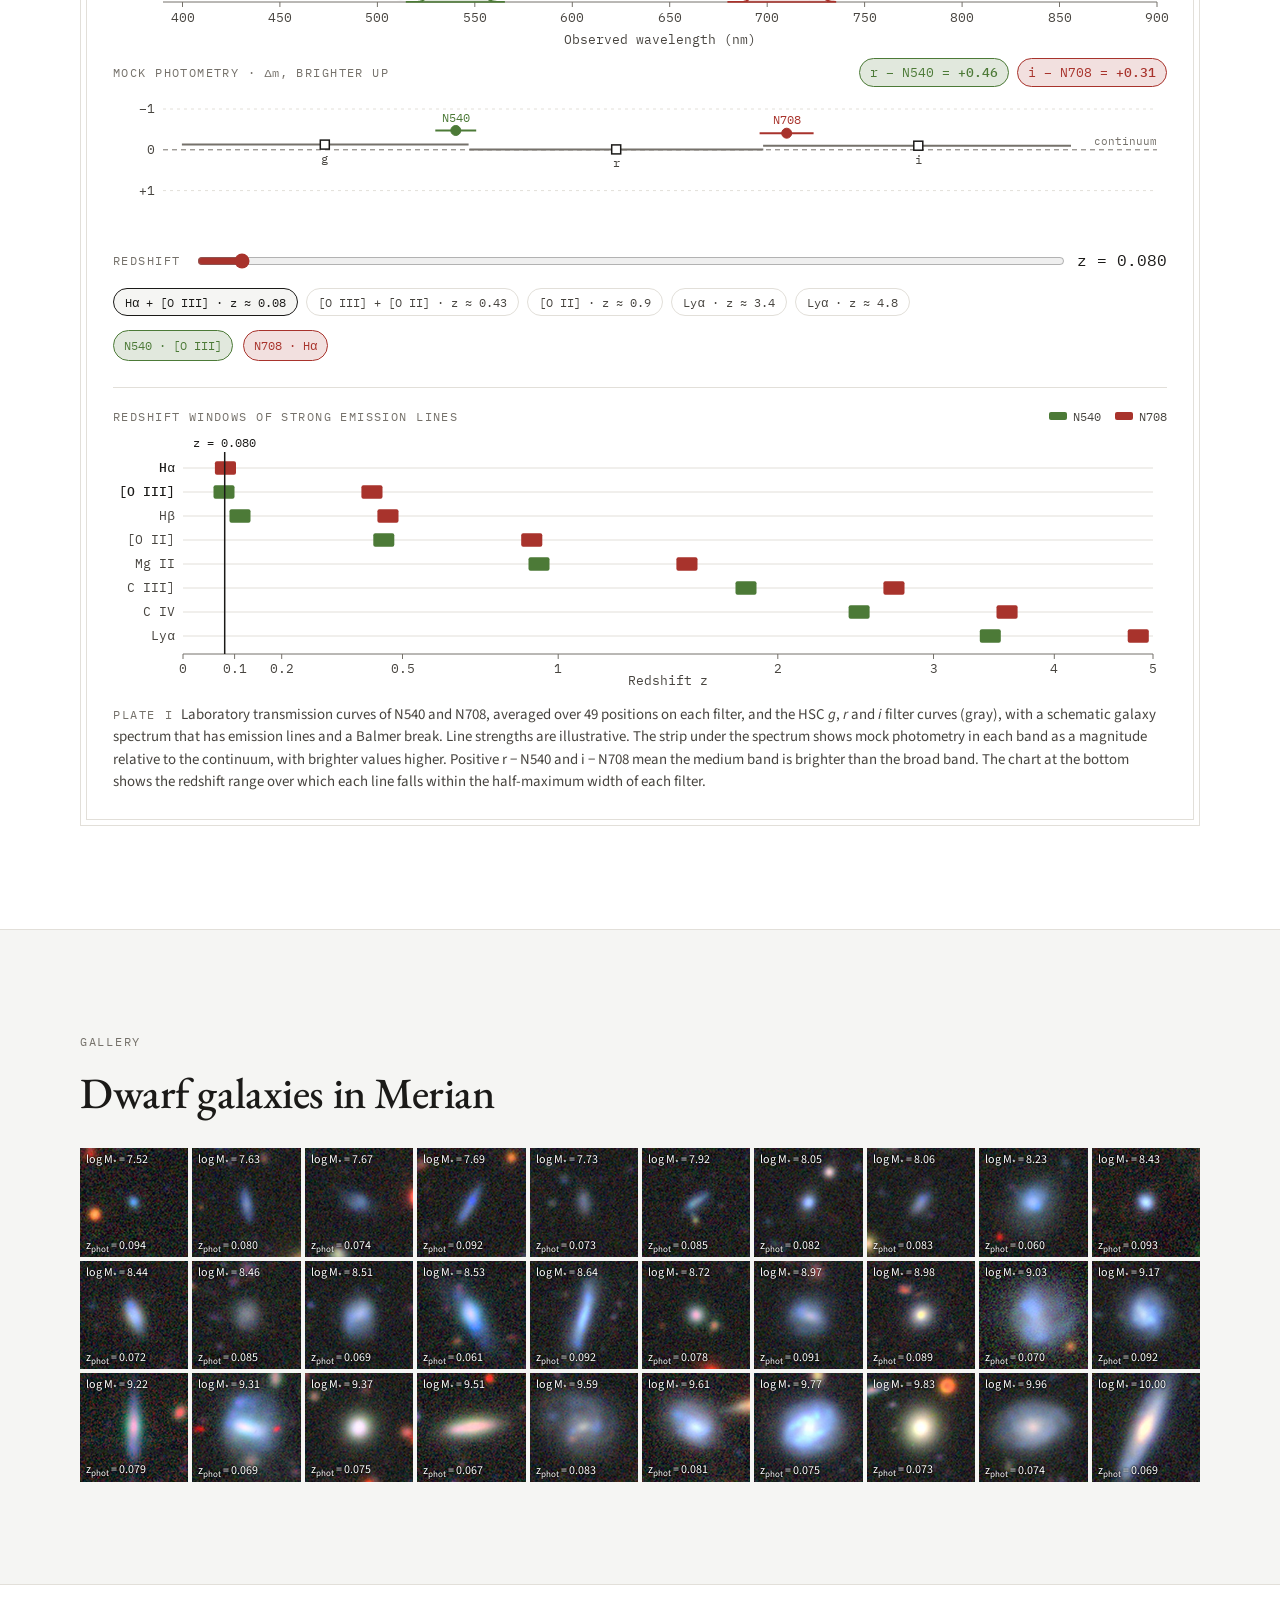
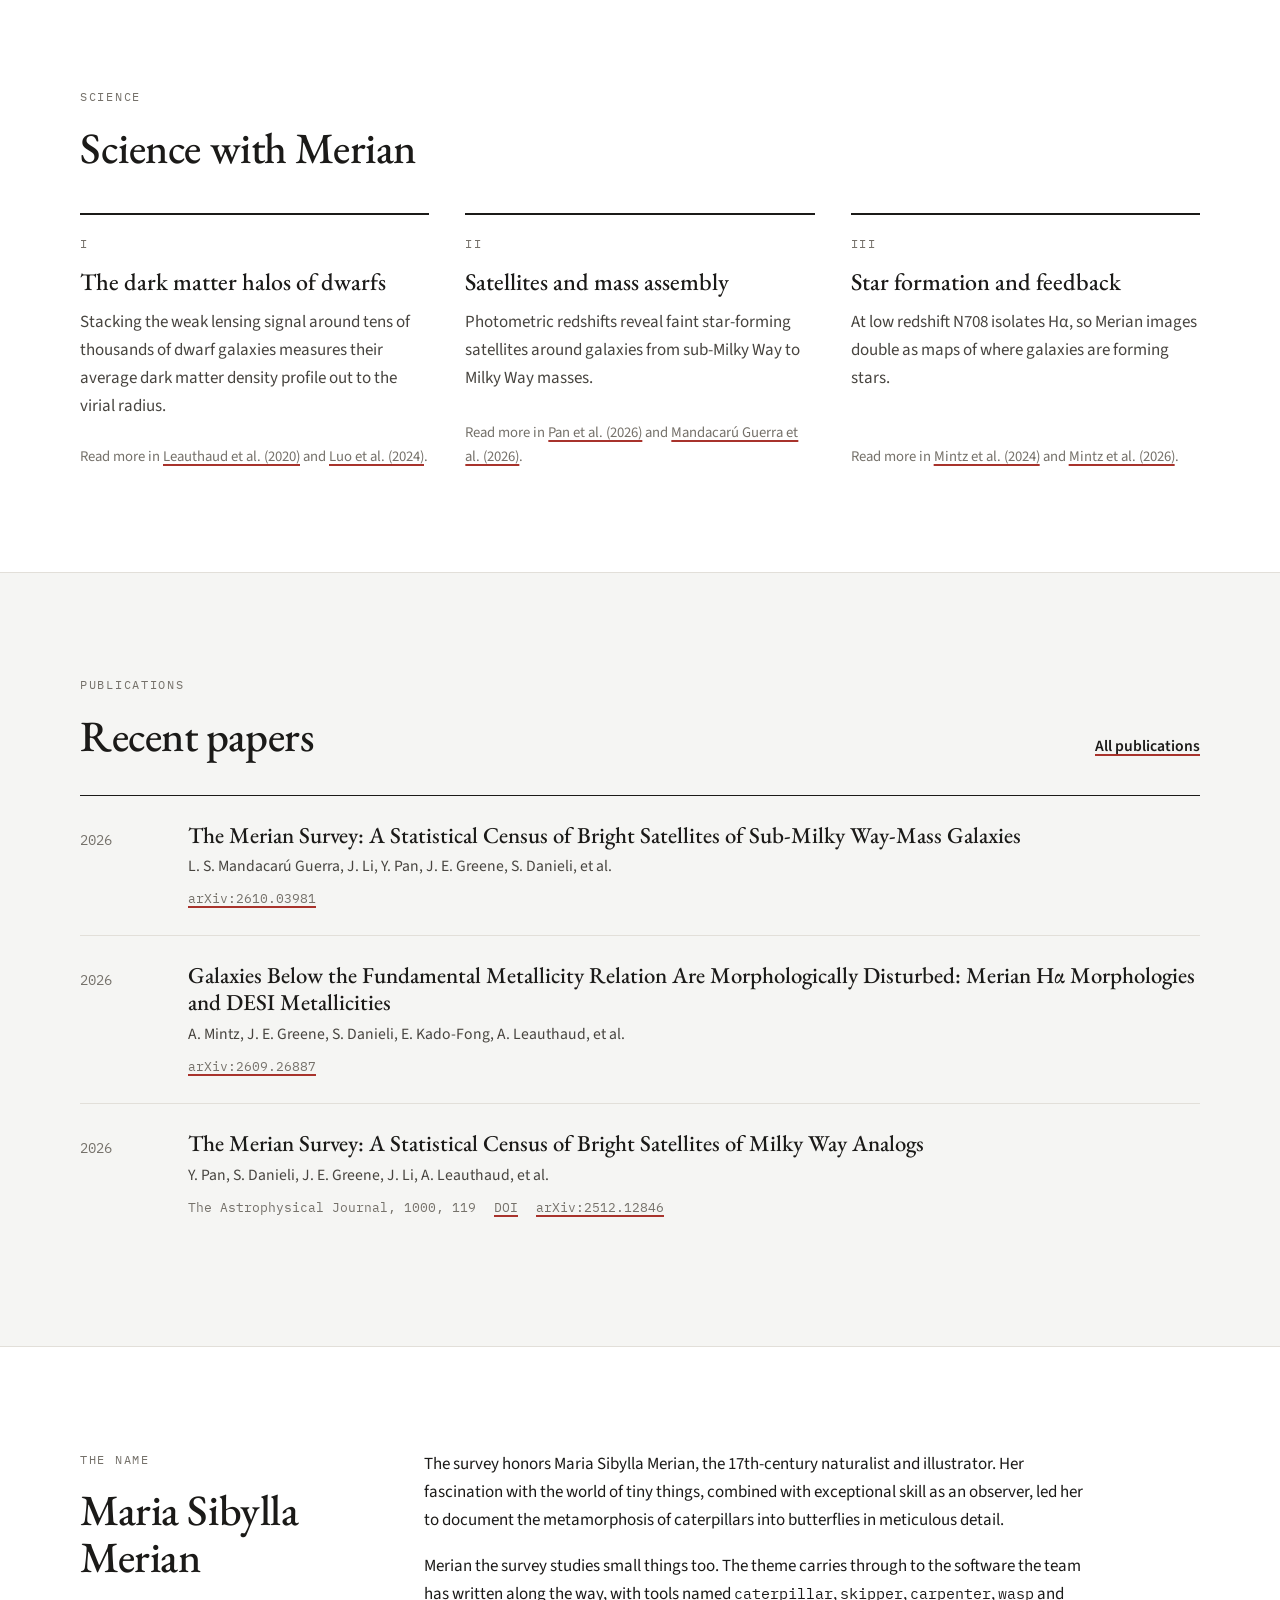
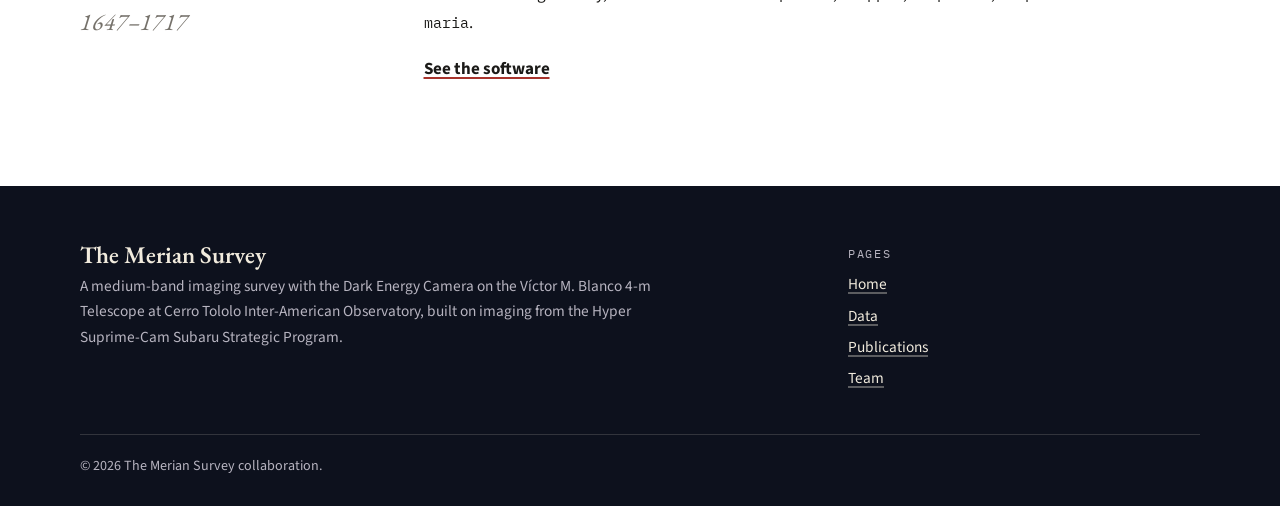
==== commit 5429595f: "Home page: gallery above Science, three science cards, Team members button - Move the galaxy gallery" ====
--- a/index.html
+++ b/index.html
@@ -26,7 +26,7 @@
         <p class="lede">Merian is an imaging survey with two custom-built medium-band filters on Blanco/DECam.</p>
         <div class="actions">
           <a class="btn" href="#science">Explore the science</a>
-          <a class="btn ghost" href="https://doi.org/10.3847/1538-4357/ae003e">Read the survey paper</a>
+          <a class="btn ghost" href="team.html">Team members</a>
         </div>
       </div>
       <div class="hero-art">
@@ -39,7 +39,7 @@
     <div class="wrap">
       <div class="narrow">
         <p class="eyebrow">How it works</p>
-        <h2>Two filters, many redshifts</h2>
+        <h2>Medium-band redshifts</h2>
         <p>Merian adds two medium-band filters, N540 and N708, to deep broad-band imaging from the Hyper Suprime-Cam Subaru Strategic Program. A strong emission line that falls inside one of the medium bands makes a galaxy brighter in that band than in the broad bands around it, which constrains its redshift.</p>
         <p>As the redshift increases, different lines pass through the filters. Hα and [O III] fall in N708 and N540 at z ≈ 0.08, [O III] and [O II] around z ≈ 0.43, [O II] at z ≈ 0.9, and Lyα at z ≈ 3.4 and z ≈ 4.8. Drag the slider, pick a window, or click the redshift chart to follow a galaxy through redshift. The mock photometry under the spectrum shows how the lines and the Balmer break change the brightness in each band.</p>
         <p>More on the filter design in <a href="https://doi.org/10.1093/mnras/stae925">Luo et al. (2024)</a>.</p>
@@ -51,40 +51,7 @@
     </div>
   </section>
 
-  <section class="section tint" id="science">
-    <div class="wrap">
-      <p class="eyebrow">Science</p>
-      <h2>Science with Merian</h2>
-      <div class="cards">
-        <article class="card">
-          <div class="num">I</div>
-          <h3>The dark matter halos of dwarfs</h3>
-          <p>Stacking the weak lensing signal around tens of thousands of dwarf galaxies measures their average dark matter density profile out to the virial radius.</p>
-          <p class="refs">Read more in <a href="https://doi.org/10.1016/j.dark.2020.100719">Leauthaud et al. (2020)</a> and <a href="https://doi.org/10.1093/mnras/stae925">Luo et al. (2024)</a>.</p>
-        </article>
-        <article class="card">
-          <div class="num">II</div>
-          <h3>Satellites and mass assembly</h3>
-          <p>Photometric redshifts reveal faint star-forming satellites around galaxies from sub-Milky Way to Milky Way masses.</p>
-          <p class="refs">Read more in <a href="https://doi.org/10.3847/1538-4357/ae42cb">Pan et al. (2026)</a> and <a href="https://arxiv.org/abs/2610.03981">Mandacarú Guerra et al. (2026)</a>.</p>
-        </article>
-        <article class="card">
-          <div class="num">III</div>
-          <h3>Star formation and feedback</h3>
-          <p>At low redshift N708 isolates Hα, so Merian images double as maps of where galaxies are forming stars.</p>
-          <p class="refs">Read more in <a href="https://doi.org/10.3847/1538-4357/ad6861">Mintz et al. (2024)</a> and <a href="https://arxiv.org/abs/2609.26887">Mintz et al. (2026)</a>.</p>
-        </article>
-        <article class="card">
-          <div class="num">IV</div>
-          <h3>Emission-line galaxies at higher redshift</h3>
-          <p>The same two filters pick out [O III] and [O II] emitters at z ≈ 0.4 and Lyα emitters at z ≈ 3.3 and z ≈ 4.8.</p>
-          <p class="refs">Read more in <a href="https://doi.org/10.3847/1538-4357/ae003e">Danieli et al. (2025)</a>.</p>
-        </article>
-      </div>
-    </div>
-  </section>
-
-  <section class="section" id="gallery">
+  <section class="section tint" id="gallery">
     <div class="wrap">
       <p class="eyebrow">Gallery</p>
       <h2>Dwarf galaxies in Merian</h2>
@@ -121,8 +88,34 @@
           <li><img src="assets/img/gallery/3409352461268317028.jpg" alt="Galaxy with log stellar mass 9.96 at photometric redshift 0.074" width="180" height="180" loading="lazy"><p class="m">log M<sub>*</sub> = 9.96</p><p class="z">z<sub>phot</sub> = 0.074</p></li>
           <li><img src="assets/img/gallery/3408881870291640796.jpg" alt="Galaxy with log stellar mass 10.00 at photometric redshift 0.069" width="180" height="180" loading="lazy"><p class="m">log M<sub>*</sub> = 10.00</p><p class="z">z<sub>phot</sub> = 0.069</p></li>
         </ul>
-        <figcaption class="gallery-cap">Thirty galaxies from the Merian DR1 photometric-redshift catalog with 0.06 &lt; z<sub>phot</sub> &lt; 0.1 and 7.5 &lt; log(M<sub>*</sub>/M<sub>☉</sub>) ≤ 10, ordered by stellar mass. The labels give the stellar mass and the photometric redshift. HSC-SSP PDR3 color images from the Legacy Surveys viewer, 15″ on a side.</figcaption>
       </figure>
+    </div>
+  </section>
+
+  <section class="section" id="science">
+    <div class="wrap">
+      <p class="eyebrow">Science</p>
+      <h2>Science with Merian</h2>
+      <div class="cards">
+        <article class="card">
+          <div class="num">I</div>
+          <h3>The dark matter halos of dwarfs</h3>
+          <p>Stacking the weak lensing signal around tens of thousands of dwarf galaxies measures their average dark matter density profile out to the virial radius.</p>
+          <p class="refs">Read more in <a href="https://doi.org/10.1016/j.dark.2020.100719">Leauthaud et al. (2020)</a> and <a href="https://doi.org/10.1093/mnras/stae925">Luo et al. (2024)</a>.</p>
+        </article>
+        <article class="card">
+          <div class="num">II</div>
+          <h3>Satellites and mass assembly</h3>
+          <p>Photometric redshifts reveal faint star-forming satellites around galaxies from sub-Milky Way to Milky Way masses.</p>
+          <p class="refs">Read more in <a href="https://doi.org/10.3847/1538-4357/ae42cb">Pan et al. (2026)</a> and <a href="https://arxiv.org/abs/2610.03981">Mandacarú Guerra et al. (2026)</a>.</p>
+        </article>
+        <article class="card">
+          <div class="num">III</div>
+          <h3>Star formation and feedback</h3>
+          <p>At low redshift N708 isolates Hα, so Merian images double as maps of where galaxies are forming stars.</p>
+          <p class="refs">Read more in <a href="https://doi.org/10.3847/1538-4357/ad6861">Mintz et al. (2024)</a> and <a href="https://arxiv.org/abs/2609.26887">Mintz et al. (2026)</a>.</p>
+        </article>
+      </div>
     </div>
   </section>
 
--- a/assets/css/style.css
+++ b/assets/css/style.css
@@ -317,14 +317,13 @@
 
 /* ---------- Cards ---------- */
 
-.cards { display: grid; grid-template-columns: repeat(4, minmax(0, 1fr)); gap: clamp(22px, 3vw, 36px); margin-top: 2.6rem; }
+.cards { display: grid; grid-template-columns: repeat(3, minmax(0, 1fr)); gap: clamp(22px, 3vw, 36px); margin-top: 2.6rem; }
 .card { border-top: 2px solid var(--ink); padding-top: 18px; display: flex; flex-direction: column; }
 .card .num { font-family: var(--mono); font-size: 0.78rem; letter-spacing: 0.14em; color: var(--ink-3); margin-bottom: 14px; }
 .card p { color: var(--ink-2); }
 .card .refs { margin-top: auto; padding-top: 6px; font-size: 0.92rem; color: var(--ink-3); }
 .card .more { font-weight: 600; font-size: 0.98rem; }
-@media (max-width: 1000px) { .cards { grid-template-columns: repeat(2, minmax(0, 1fr)); } }
-@media (max-width: 600px) { .cards { grid-template-columns: 1fr; } }
+@media (max-width: 860px) { .cards { grid-template-columns: 1fr; } }
 
 /* ---------- Galaxy gallery ---------- */
 
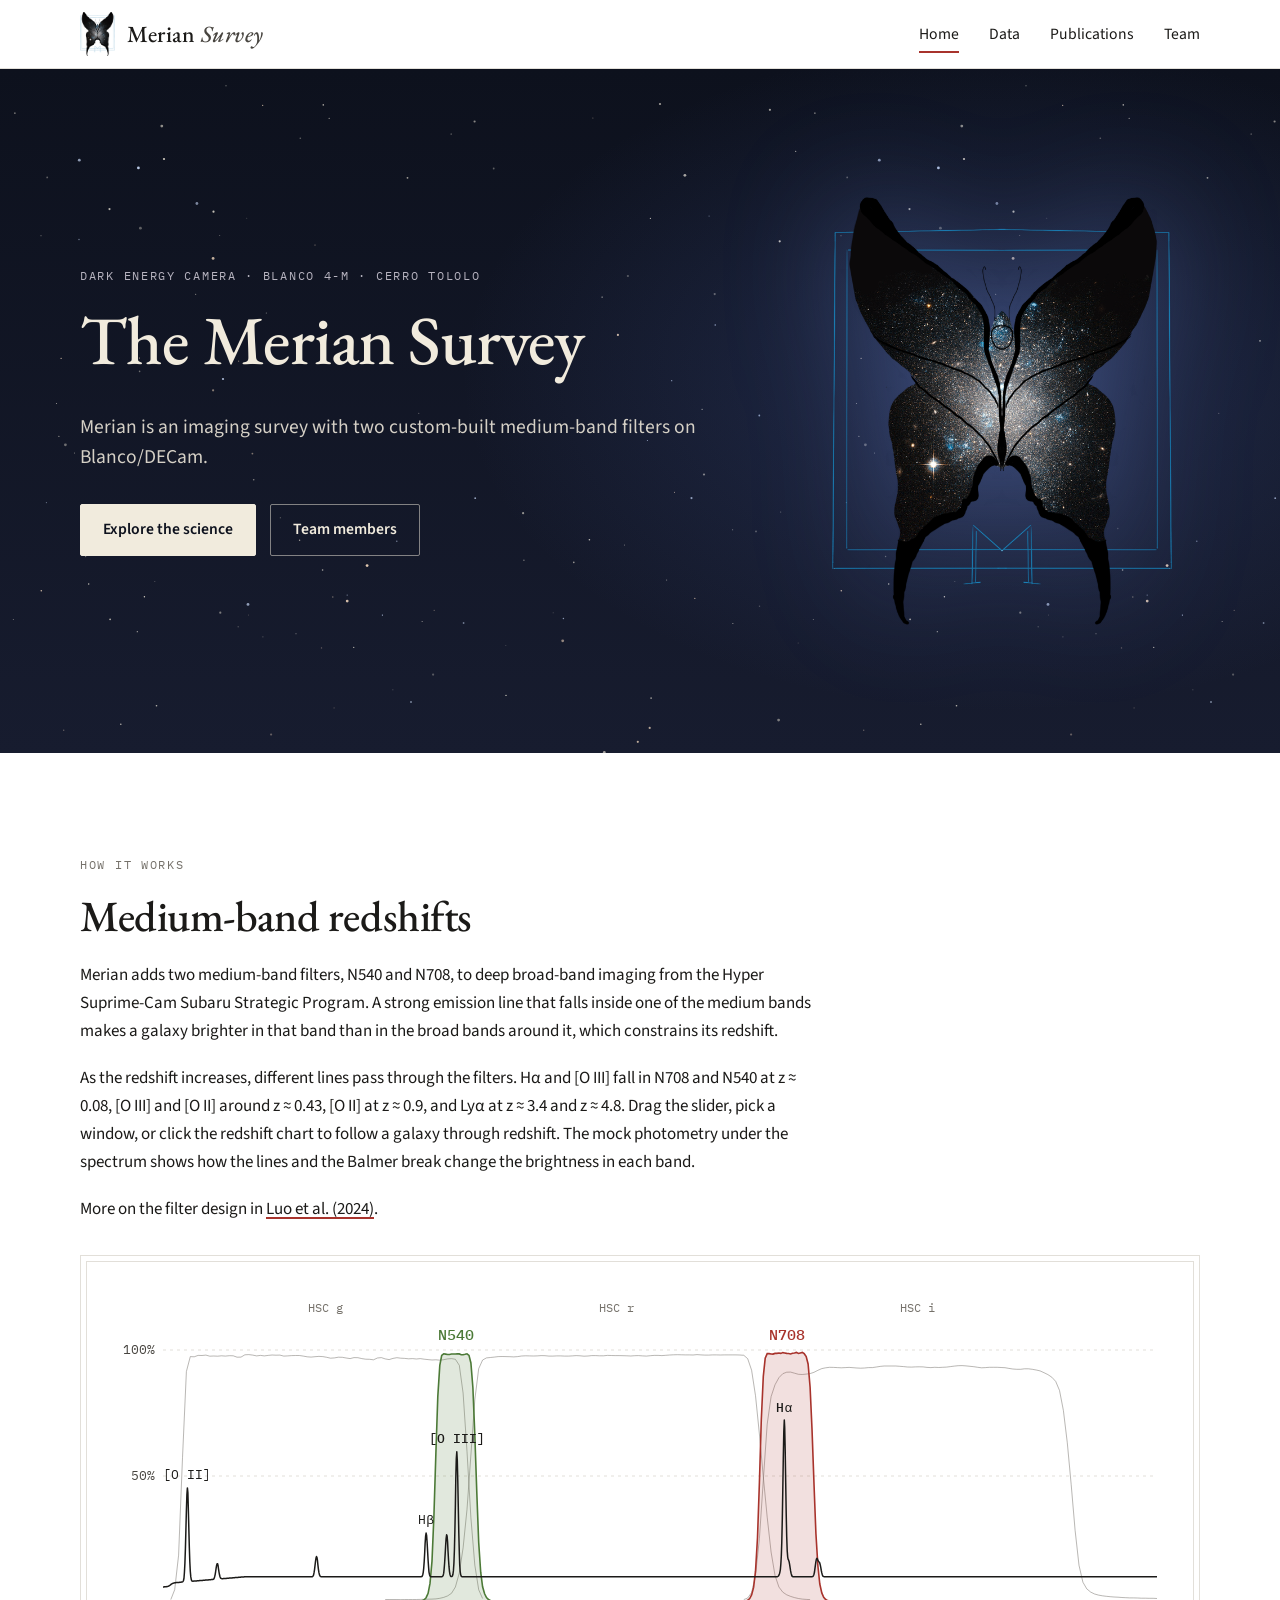
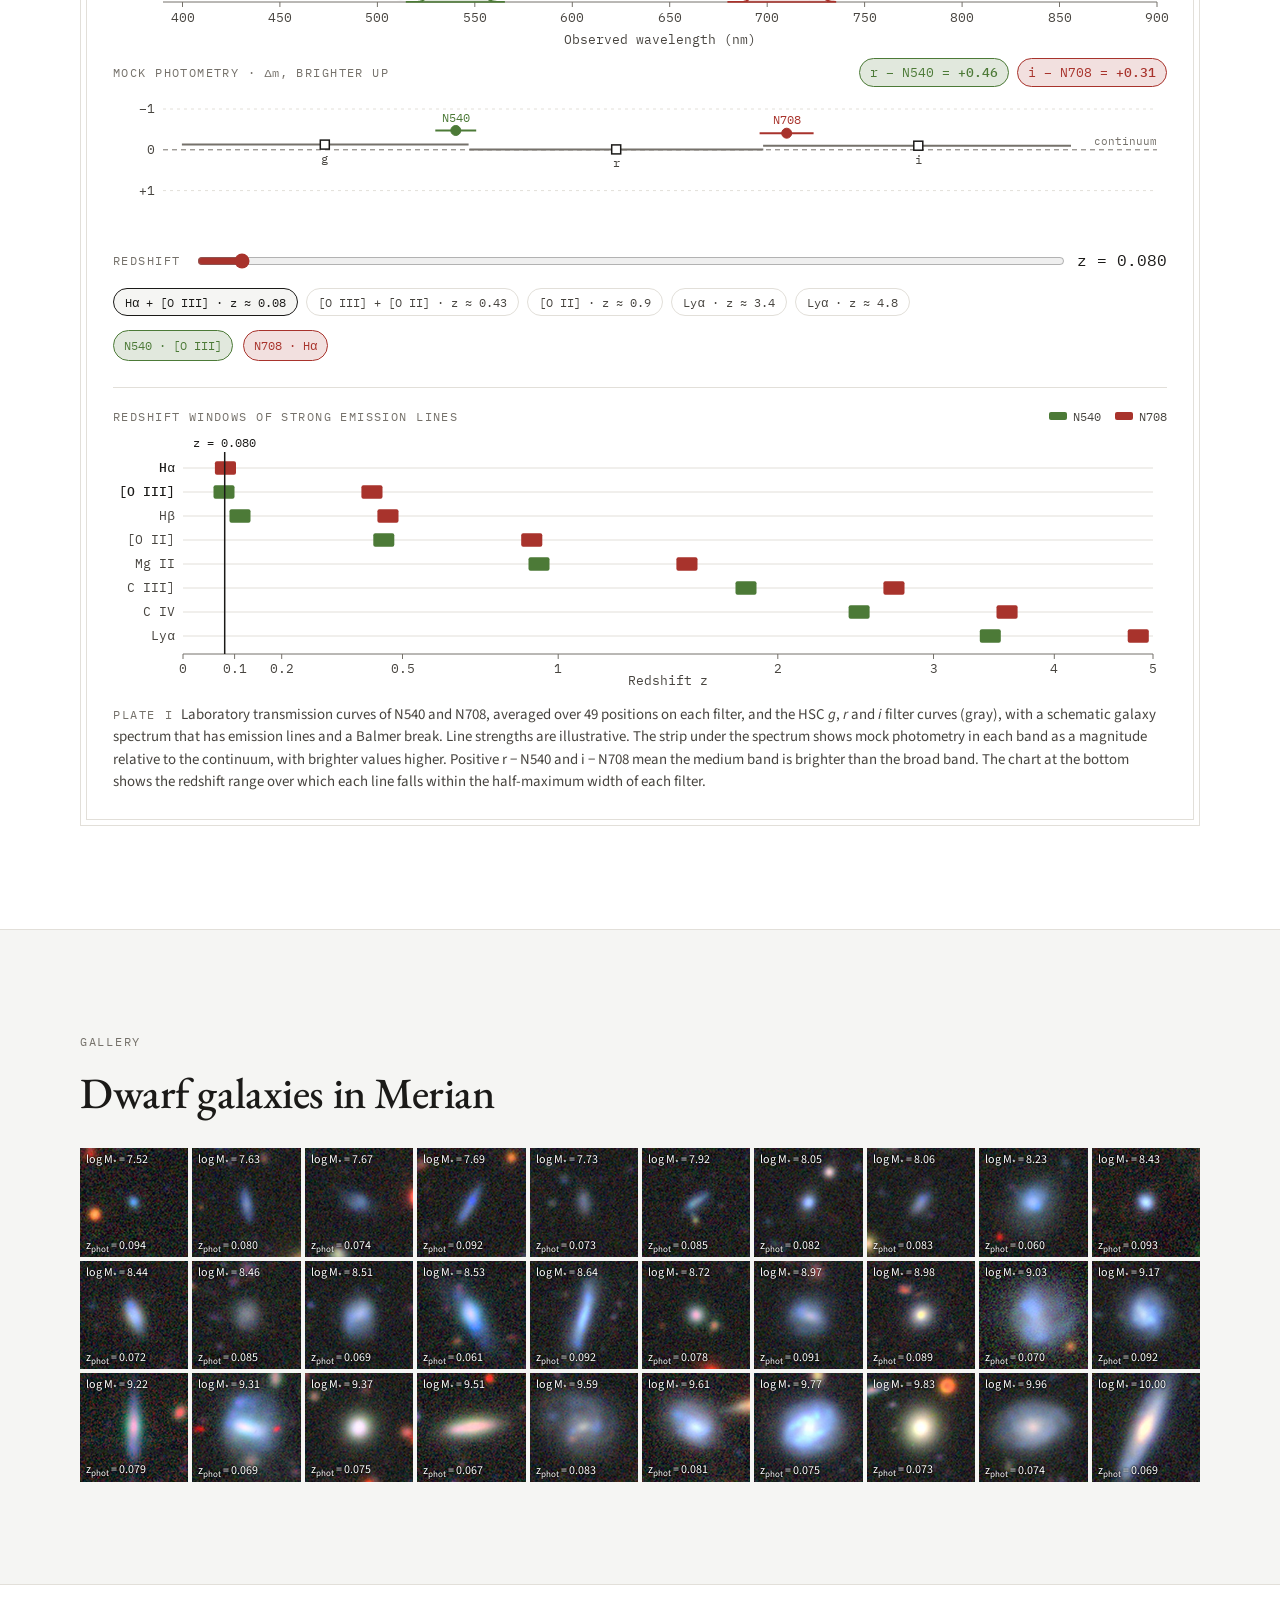
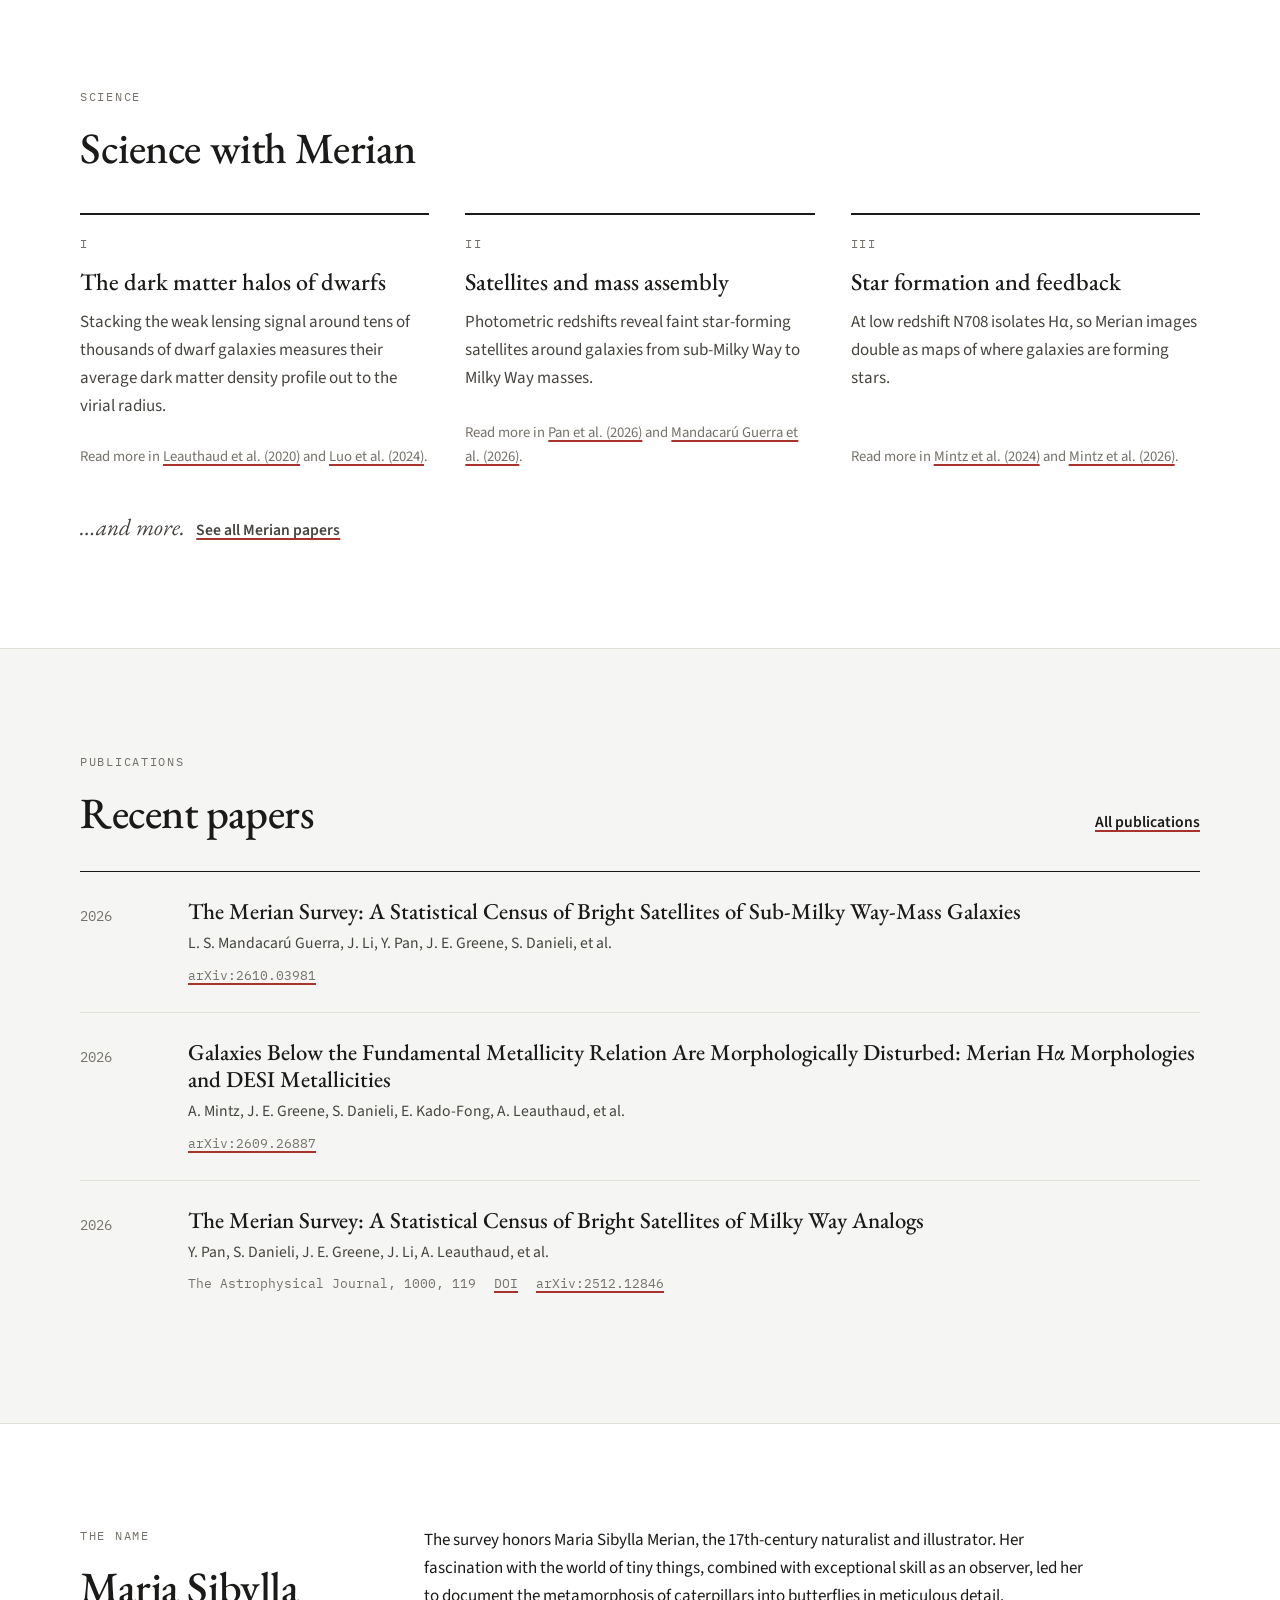
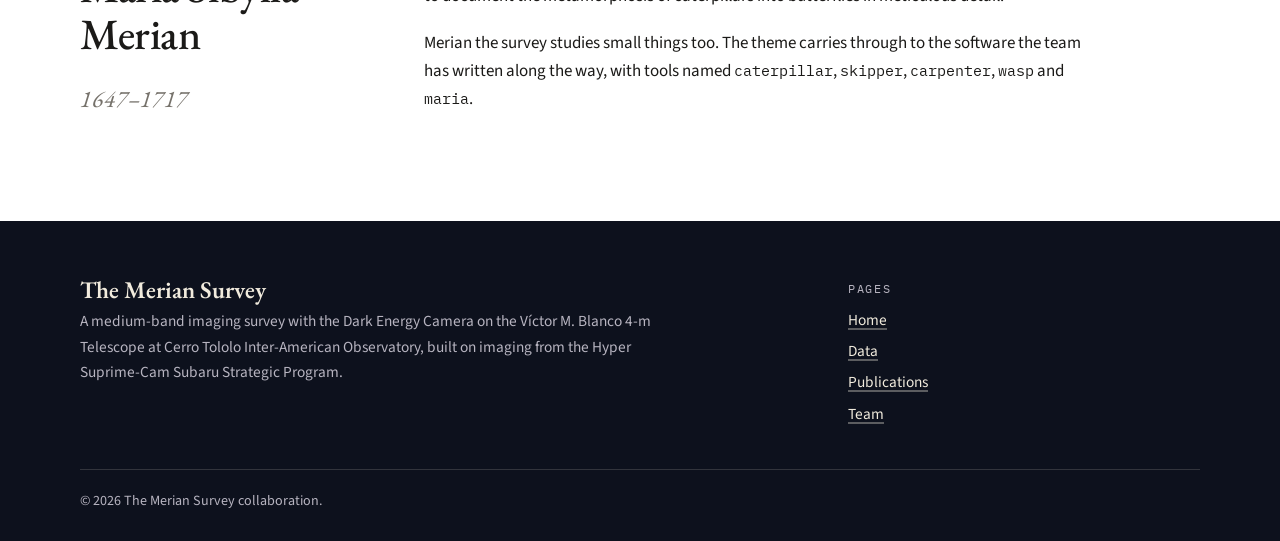
==== commit 95cefc32: "Team: no Builder tags, add Romanowsky and Elbaz; Data: drop software and schema; home: "and more" - " ====
--- a/index.html
+++ b/index.html
@@ -116,6 +116,7 @@
           <p class="refs">Read more in <a href="https://doi.org/10.3847/1538-4357/ad6861">Mintz et al. (2024)</a> and <a href="https://arxiv.org/abs/2609.26887">Mintz et al. (2026)</a>.</p>
         </article>
       </div>
+      <p class="more-science">…and more. <a href="publications.html">See all Merian papers</a></p>
     </div>
   </section>
 
@@ -142,7 +143,6 @@
       <div class="body">
         <p>The survey honors Maria Sibylla Merian, the 17th-century naturalist and illustrator. Her fascination with the world of tiny things, combined with exceptional skill as an observer, led her to document the metamorphosis of caterpillars into butterflies in meticulous detail.</p>
         <p>Merian the survey studies small things too. The theme carries through to the software the team has written along the way, with tools named <code>caterpillar</code>, <code>skipper</code>, <code>carpenter</code>, <code>wasp</code> and <code>maria</code>.</p>
-        <p><a href="data.html#software"><b>See the software</b></a></p>
       </div>
     </div>
   </section>
--- a/assets/css/style.css
+++ b/assets/css/style.css
@@ -323,6 +323,8 @@
 .card p { color: var(--ink-2); }
 .card .refs { margin-top: auto; padding-top: 6px; font-size: 0.92rem; color: var(--ink-3); }
 .card .more { font-weight: 600; font-size: 0.98rem; }
+.more-science { margin: 2.4rem 0 0; font-family: var(--serif); font-size: 1.45rem; font-style: italic; color: var(--ink-2); }
+.more-science a { font-family: var(--sans); font-style: normal; font-size: 0.98rem; font-weight: 600; margin-left: 0.4em; }
 @media (max-width: 860px) { .cards { grid-template-columns: 1fr; } }
 
 /* ---------- Galaxy gallery ---------- */
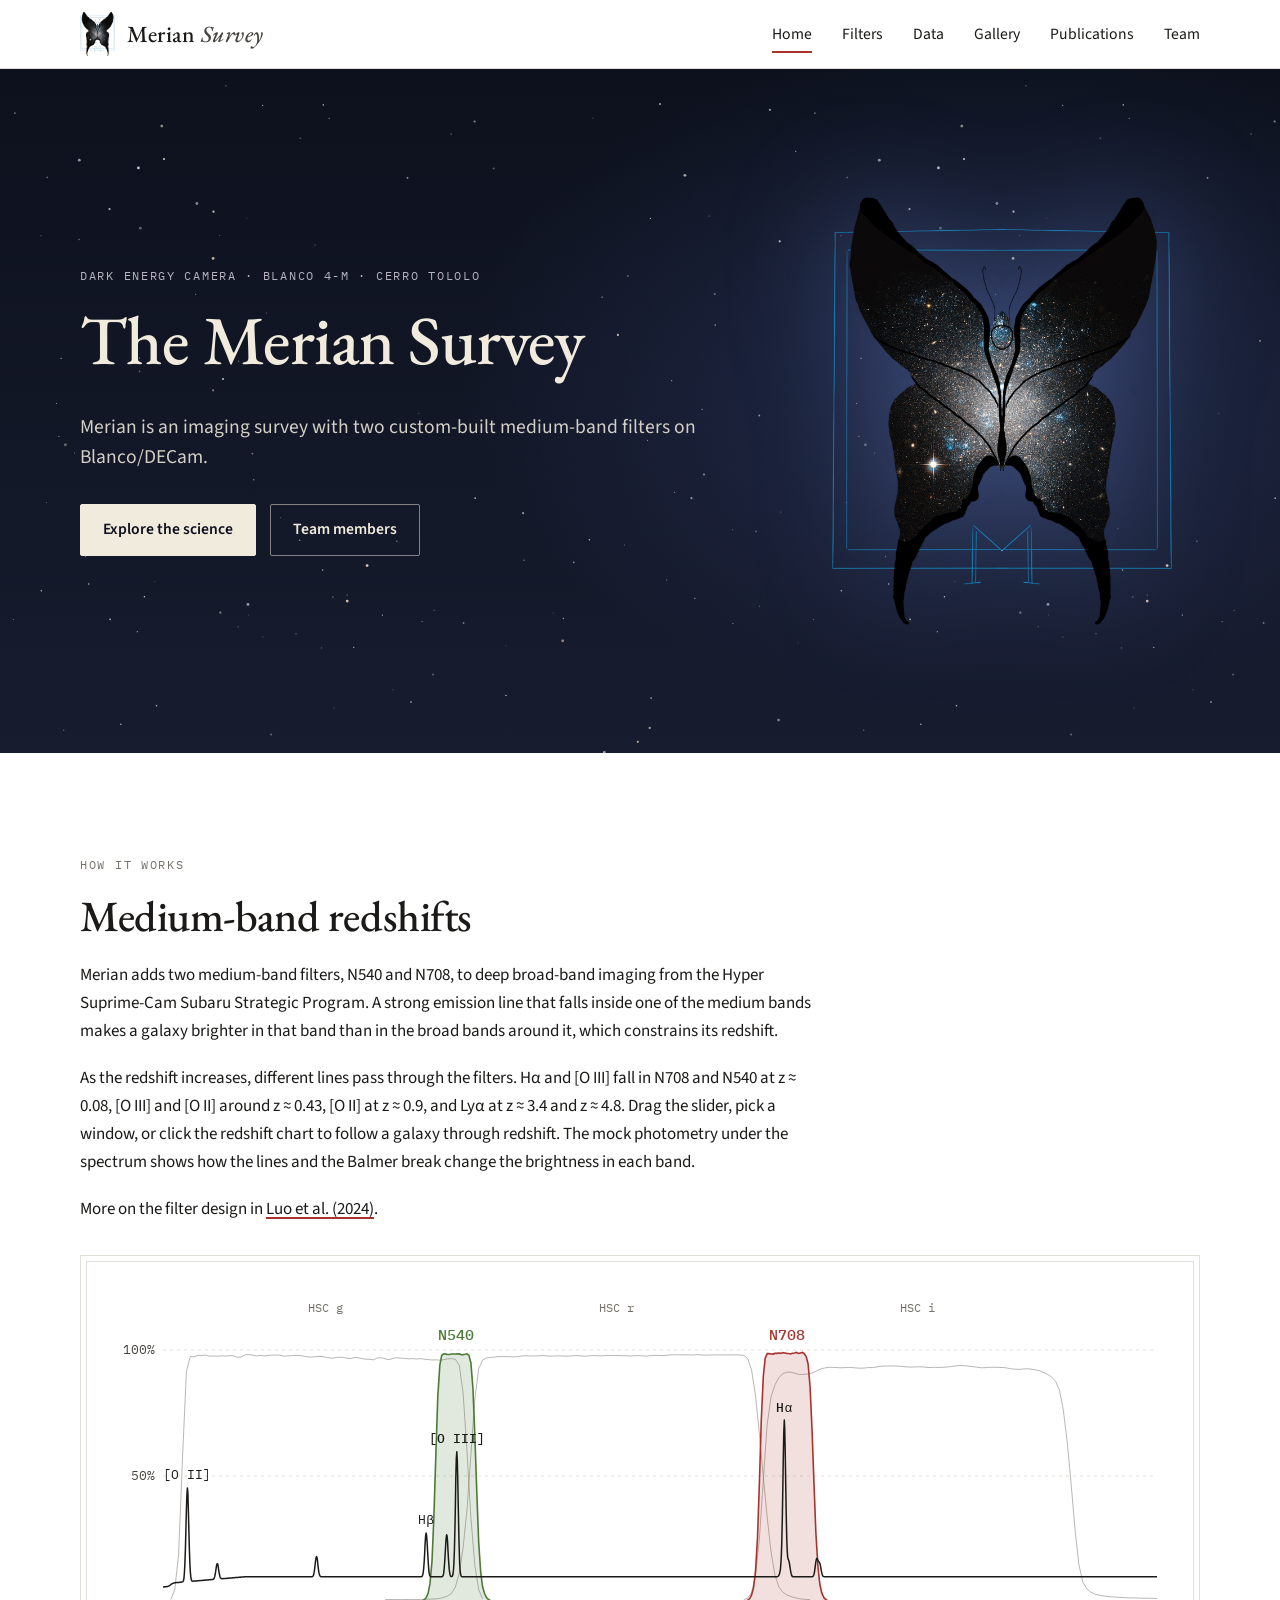
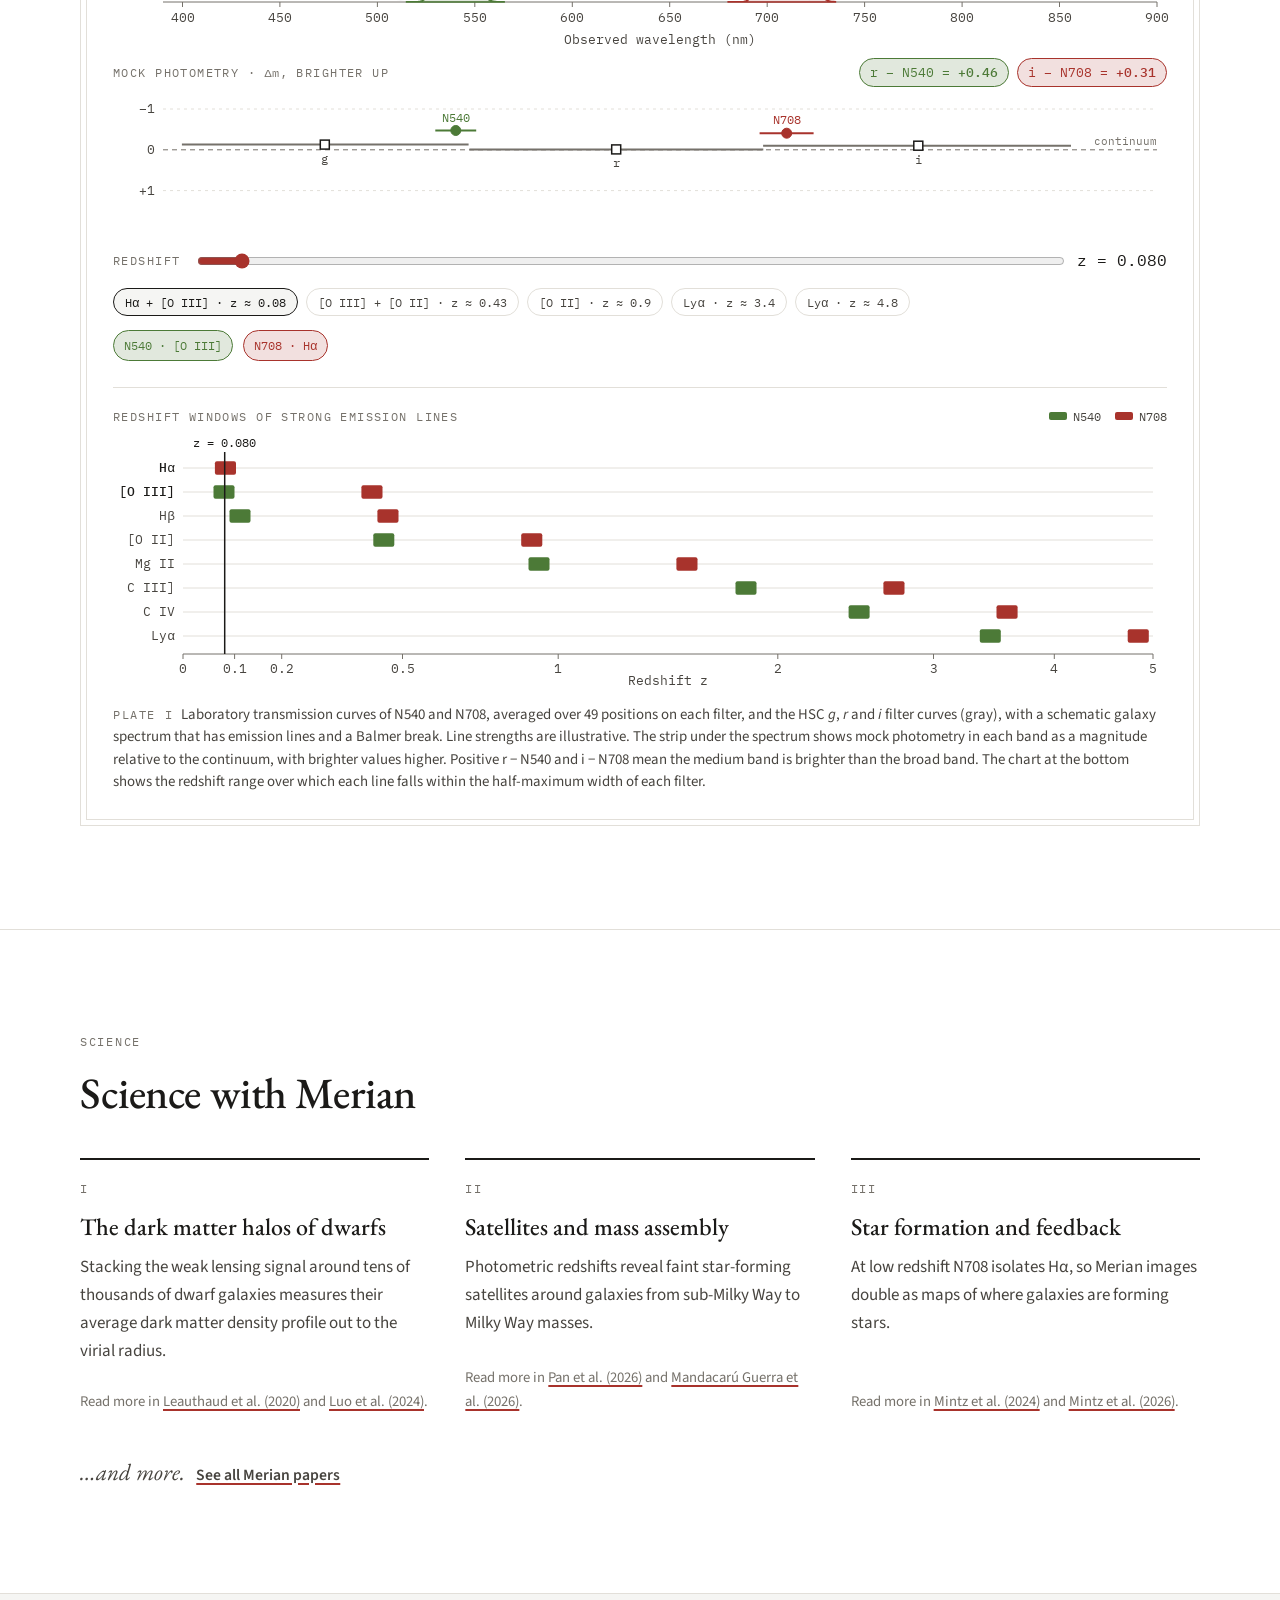
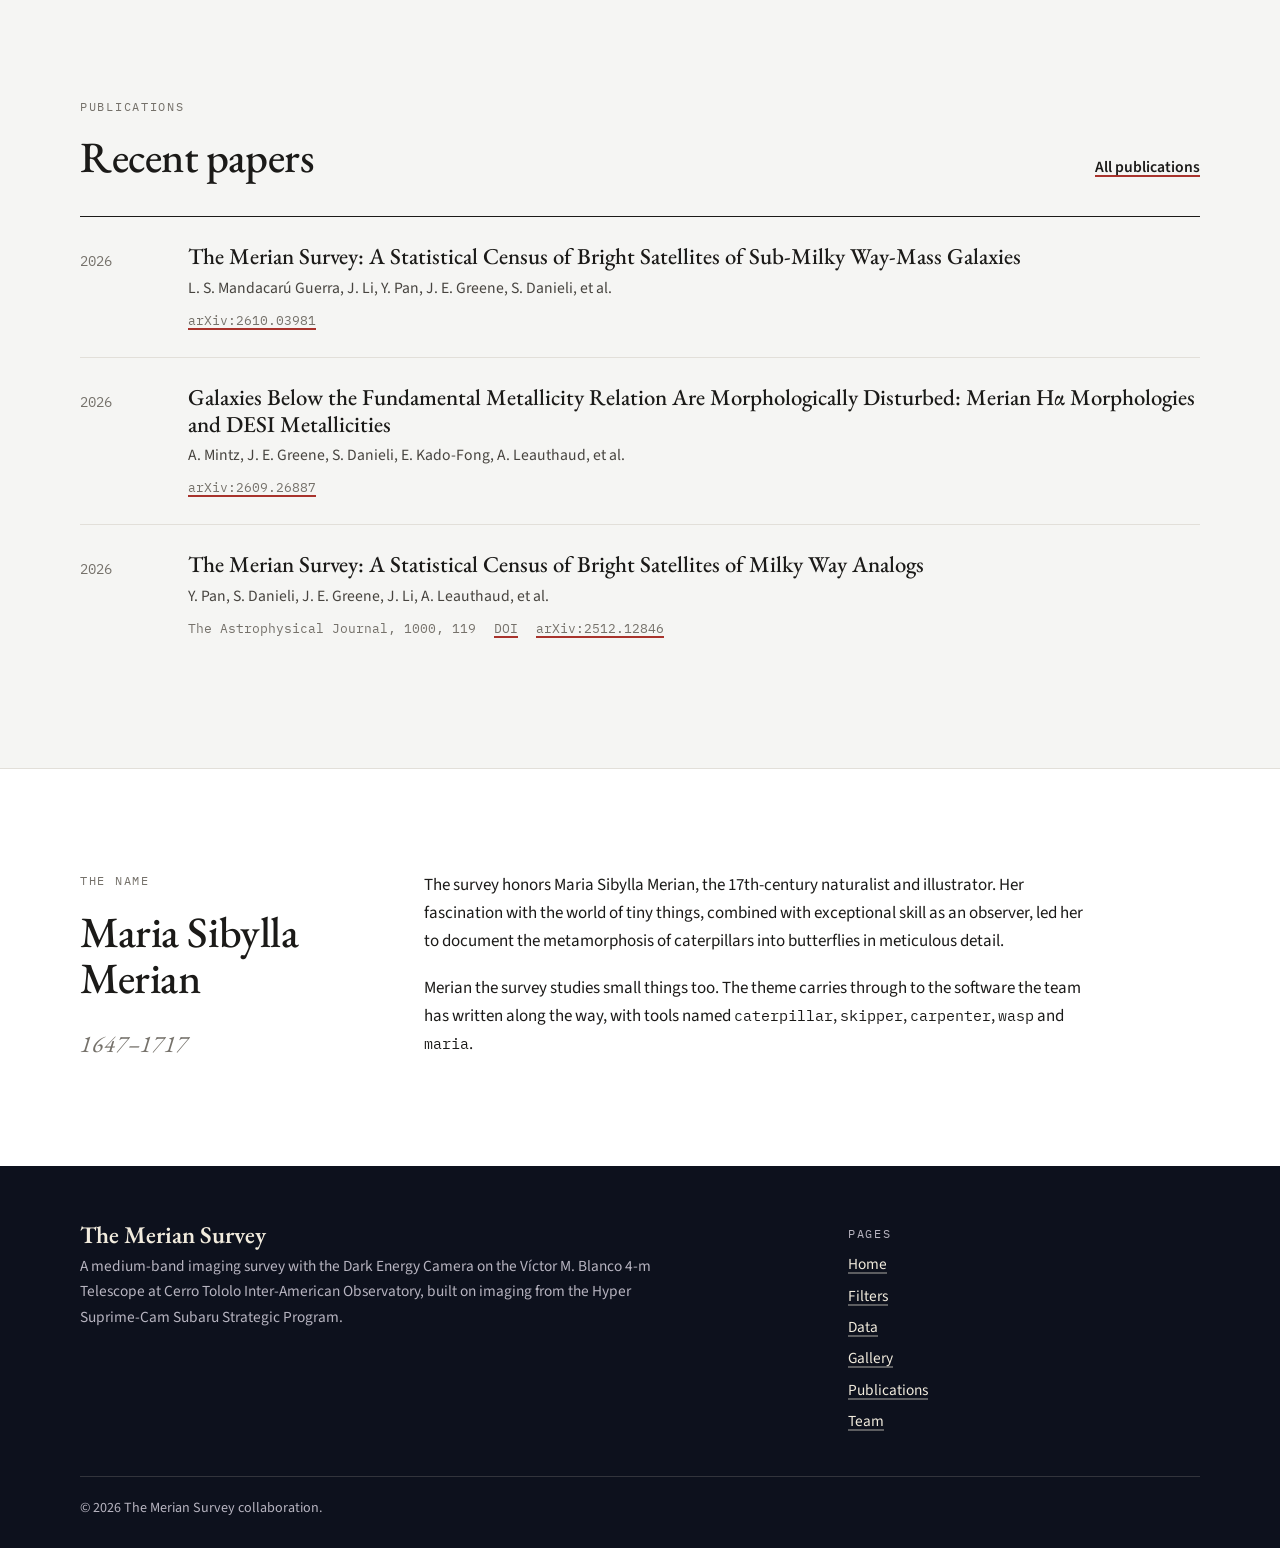
==== commit 349487cf: "Filters page and Gallery page New Filters page: N540 and N708 laboratory transmission with the HSC g" ====
--- a/index.html
+++ b/index.html
@@ -47,47 +47,6 @@
       <figure class="plate fig-wide">
         <div id="filter-figure"><noscript>This figure needs JavaScript.</noscript></div>
         <figcaption><span class="plate-no">Plate I</span>Laboratory transmission curves of N540 and N708, averaged over 49 positions on each filter, and the HSC <i>g</i>, <i>r</i> and <i>i</i> filter curves (gray), with a schematic galaxy spectrum that has emission lines and a Balmer break. Line strengths are illustrative. The strip under the spectrum shows mock photometry in each band as a magnitude relative to the continuum, with brighter values higher. Positive r − N540 and i − N708 mean the medium band is brighter than the broad band. The chart at the bottom shows the redshift range over which each line falls within the half-maximum width of each filter.</figcaption>
-      </figure>
-    </div>
-  </section>
-
-  <section class="section tint" id="gallery">
-    <div class="wrap">
-      <p class="eyebrow">Gallery</p>
-      <h2>Dwarf galaxies in Merian</h2>
-      <figure class="gallery-figure">
-        <ul class="gallery">
-          <li><img src="assets/img/gallery/3584016480410295005.jpg" alt="Galaxy with log stellar mass 7.52 at photometric redshift 0.094" width="180" height="180" loading="lazy"><p class="m">log M<sub>*</sub> = 7.52</p><p class="z">z<sub>phot</sub> = 0.094</p></li>
-          <li><img src="assets/img/gallery/3504895623675541589.jpg" alt="Galaxy with log stellar mass 7.63 at photometric redshift 0.080" width="180" height="180" loading="lazy"><p class="m">log M<sub>*</sub> = 7.63</p><p class="z">z<sub>phot</sub> = 0.080</p></li>
-          <li><img src="assets/img/gallery/3417968234383567890.jpg" alt="Galaxy with log stellar mass 7.67 at photometric redshift 0.074" width="180" height="180" loading="lazy"><p class="m">log M<sub>*</sub> = 7.67</p><p class="z">z<sub>phot</sub> = 0.074</p></li>
-          <li><img src="assets/img/gallery/3589641581897997716.jpg" alt="Galaxy with log stellar mass 7.69 at photometric redshift 0.092" width="180" height="180" loading="lazy"><p class="m">log M<sub>*</sub> = 7.69</p><p class="z">z<sub>phot</sub> = 0.092</p></li>
-          <li><img src="assets/img/gallery/3409849440524079181.jpg" alt="Galaxy with log stellar mass 7.73 at photometric redshift 0.073" width="180" height="180" loading="lazy"><p class="m">log M<sub>*</sub> = 7.73</p><p class="z">z<sub>phot</sub> = 0.073</p></li>
-          <li><img src="assets/img/gallery/3329743421370805342.jpg" alt="Galaxy with log stellar mass 7.92 at photometric redshift 0.085" width="180" height="180" loading="lazy"><p class="m">log M<sub>*</sub> = 7.92</p><p class="z">z<sub>phot</sub> = 0.085</p></li>
-          <li><img src="assets/img/gallery/3409805460058969533.jpg" alt="Galaxy with log stellar mass 8.05 at photometric redshift 0.082" width="180" height="180" loading="lazy"><p class="m">log M<sub>*</sub> = 8.05</p><p class="z">z<sub>phot</sub> = 0.082</p></li>
-          <li><img src="assets/img/gallery/3409453616338070474.jpg" alt="Galaxy with log stellar mass 8.06 at photometric redshift 0.083" width="180" height="180" loading="lazy"><p class="m">log M<sub>*</sub> = 8.06</p><p class="z">z<sub>phot</sub> = 0.083</p></li>
-          <li><img src="assets/img/gallery/3037224949870784687.jpg" alt="Galaxy with log stellar mass 8.23 at photometric redshift 0.060" width="180" height="180" loading="lazy"><p class="m">log M<sub>*</sub> = 8.23</p><p class="z">z<sub>phot</sub> = 0.060</p></li>
-          <li><img src="assets/img/gallery/3584434294828850857.jpg" alt="Galaxy with log stellar mass 8.43 at photometric redshift 0.093" width="180" height="180" loading="lazy"><p class="m">log M<sub>*</sub> = 8.43</p><p class="z">z<sub>phot</sub> = 0.093</p></li>
-          <li><img src="assets/img/gallery/3320670251418412672.jpg" alt="Galaxy with log stellar mass 8.44 at photometric redshift 0.072" width="180" height="180" loading="lazy"><p class="m">log M<sub>*</sub> = 8.44</p><p class="z">z<sub>phot</sub> = 0.072</p></li>
-          <li><img src="assets/img/gallery/3415215057267639539.jpg" alt="Galaxy with log stellar mass 8.46 at photometric redshift 0.085" width="180" height="180" loading="lazy"><p class="m">log M<sub>*</sub> = 8.46</p><p class="z">z<sub>phot</sub> = 0.085</p></li>
-          <li><img src="assets/img/gallery/3496266656420744171.jpg" alt="Galaxy with log stellar mass 8.51 at photometric redshift 0.069" width="180" height="180" loading="lazy"><p class="m">log M<sub>*</sub> = 8.51</p><p class="z">z<sub>phot</sub> = 0.069</p></li>
-          <li><img src="assets/img/gallery/3324857191696977204.jpg" alt="Galaxy with log stellar mass 8.53 at photometric redshift 0.061" width="180" height="180" loading="lazy"><p class="m">log M<sub>*</sub> = 8.53</p><p class="z">z<sub>phot</sub> = 0.061</p></li>
-          <li><img src="assets/img/gallery/3417361303965022781.jpg" alt="Galaxy with log stellar mass 8.64 at photometric redshift 0.092" width="180" height="180" loading="lazy"><p class="m">log M<sub>*</sub> = 8.64</p><p class="z">z<sub>phot</sub> = 0.092</p></li>
-          <li><img src="assets/img/gallery/3036499272196451656.jpg" alt="Galaxy with log stellar mass 8.72 at photometric redshift 0.078" width="180" height="180" loading="lazy"><p class="m">log M<sub>*</sub> = 8.72</p><p class="z">z<sub>phot</sub> = 0.078</p></li>
-          <li><img src="assets/img/gallery/3409853838570603116.jpg" alt="Galaxy with log stellar mass 8.97 at photometric redshift 0.091" width="180" height="180" loading="lazy"><p class="m">log M<sub>*</sub> = 8.97</p><p class="z">z<sub>phot</sub> = 0.091</p></li>
-          <li><img src="assets/img/gallery/3541460982368856524.jpg" alt="Galaxy with log stellar mass 8.98 at photometric redshift 0.089" width="180" height="180" loading="lazy"><p class="m">log M<sub>*</sub> = 8.98</p><p class="z">z<sub>phot</sub> = 0.089</p></li>
-          <li><img src="assets/img/gallery/3583616258177780788.jpg" alt="Galaxy with log stellar mass 9.03 at photometric redshift 0.070" width="180" height="180" loading="lazy"><p class="m">log M<sub>*</sub> = 9.03</p><p class="z">z<sub>phot</sub> = 0.070</p></li>
-          <li><img src="assets/img/gallery/3409598751872942106.jpg" alt="Galaxy with log stellar mass 9.17 at photometric redshift 0.092" width="180" height="180" loading="lazy"><p class="m">log M<sub>*</sub> = 9.17</p><p class="z">z<sub>phot</sub> = 0.092</p></li>
-          <li><img src="assets/img/gallery/3497374964141549131.jpg" alt="Galaxy with log stellar mass 9.22 at photometric redshift 0.079" width="180" height="180" loading="lazy"><p class="m">log M<sub>*</sub> = 9.22</p><p class="z">z<sub>phot</sub> = 0.079</p></li>
-          <li><img src="assets/img/gallery/3324967142859756066.jpg" alt="Galaxy with log stellar mass 9.31 at photometric redshift 0.069" width="180" height="180" loading="lazy"><p class="m">log M<sub>*</sub> = 9.31</p><p class="z">z<sub>phot</sub> = 0.069</p></li>
-          <li><img src="assets/img/gallery/3494841689351150408.jpg" alt="Galaxy with log stellar mass 9.37 at photometric redshift 0.075" width="180" height="180" loading="lazy"><p class="m">log M<sub>*</sub> = 9.37</p><p class="z">z<sub>phot</sub> = 0.075</p></li>
-          <li><img src="assets/img/gallery/3497564080141517079.jpg" alt="Galaxy with log stellar mass 9.51 at photometric redshift 0.067" width="180" height="180" loading="lazy"><p class="m">log M<sub>*</sub> = 9.51</p><p class="z">z<sub>phot</sub> = 0.067</p></li>
-          <li><img src="assets/img/gallery/3459798054750658766.jpg" alt="Galaxy with log stellar mass 9.59 at photometric redshift 0.083" width="180" height="180" loading="lazy"><p class="m">log M<sub>*</sub> = 9.59</p><p class="z">z<sub>phot</sub> = 0.083</p></li>
-          <li><img src="assets/img/gallery/3584456285061413013.jpg" alt="Galaxy with log stellar mass 9.61 at photometric redshift 0.081" width="180" height="180" loading="lazy"><p class="m">log M<sub>*</sub> = 9.61</p><p class="z">z<sub>phot</sub> = 0.081</p></li>
-          <li><img src="assets/img/gallery/3037453648289353827.jpg" alt="Galaxy with log stellar mass 9.77 at photometric redshift 0.075" width="180" height="180" loading="lazy"><p class="m">log M<sub>*</sub> = 9.77</p><p class="z">z<sub>phot</sub> = 0.075</p></li>
-          <li><img src="assets/img/gallery/3406234246291940404.jpg" alt="Galaxy with log stellar mass 9.83 at photometric redshift 0.073" width="180" height="180" loading="lazy"><p class="m">log M<sub>*</sub> = 9.83</p><p class="z">z<sub>phot</sub> = 0.073</p></li>
-          <li><img src="assets/img/gallery/3409352461268317028.jpg" alt="Galaxy with log stellar mass 9.96 at photometric redshift 0.074" width="180" height="180" loading="lazy"><p class="m">log M<sub>*</sub> = 9.96</p><p class="z">z<sub>phot</sub> = 0.074</p></li>
-          <li><img src="assets/img/gallery/3408881870291640796.jpg" alt="Galaxy with log stellar mass 10.00 at photometric redshift 0.069" width="180" height="180" loading="lazy"><p class="m">log M<sub>*</sub> = 10.00</p><p class="z">z<sub>phot</sub> = 0.069</p></li>
-        </ul>
       </figure>
     </div>
   </section>
--- a/assets/css/style.css
+++ b/assets/css/style.css
@@ -17,6 +17,13 @@
   --n540-soft: rgba(76, 122, 55, 0.17);
   --n708-soft: rgba(168, 51, 44, 0.15);
   --frame: #3b82b8;            /* the blue of the logo frame */
+  --fp-color: #c4d9ea;         /* footprint maps, both filters (frame blue on paper) */
+  --fp-rest: #ebe8e3;          /* footprint maps, rest of the survey */
+  --ring-0: #86b4dc;           /* Filters page: distance from the filter center, 0 to 280 mm */
+  --ring-1: #5e98c9;
+  --ring-2: #3d7bb3;
+  --ring-3: #285f93;
+  --ring-4: #17426e;
   --sky: #0d111d;              /* dark bands */
   --sky-2: #171c2f;
   --on-sky: #f1ebdd;
@@ -43,6 +50,13 @@
     --n540-soft: rgba(143, 196, 108, 0.2);
     --n708-soft: rgba(227, 105, 94, 0.2);
     --frame: #5aa2d6;
+    --fp-color: #2e4d66;
+    --fp-rest: #232733;
+    --ring-0: #3d6a93;
+    --ring-1: #4f86b8;
+    --ring-2: #6aa2d2;
+    --ring-3: #8dbbe3;
+    --ring-4: #b8d6f0;
     --sky: #090c15;
     --sky-2: #131829;
   }
@@ -315,6 +329,80 @@
 .ff .zcursor { stroke: var(--ink); stroke-width: 1.5; }
 .ff .zcursor-label { font-size: 12px; fill: var(--ink); }
 
+/* ---------- Footprint maps (Data page) ---------- */
+
+.fp-map svg { display: block; width: 100%; height: auto; overflow: visible; }
+.fp-map text { font-family: var(--mono); font-size: 12px; fill: var(--ink-3); }
+.fp-map .strip-label { font-size: 11px; letter-spacing: 0.12em; fill: var(--ink-3); }
+.fp-map .bg { fill: var(--paper); }
+.fp-map .grid { stroke: var(--rule); stroke-width: 1; stroke-dasharray: 3 4; }
+.fp-map .frame { fill: none; stroke: var(--ink-3); stroke-width: 1; }
+.fp-map .rest, .fp-map .color, .fp-map .depth { fill-rule: evenodd; stroke: none; }
+.fp-map .rest { fill: var(--fp-rest); }
+.fp-map .color { fill: var(--fp-color); }
+.fp-map .depth { fill: var(--frame); }
+.fp-legend { display: flex; flex-wrap: wrap; gap: 8px 22px; list-style: none; margin: 14px 0 0; padding: 0; font-family: var(--mono); font-size: 0.78rem; color: var(--ink-2); }
+.fp-legend li { display: flex; align-items: center; }
+.fp-legend .sw { flex: none; width: 18px; height: 11px; margin-right: 8px; border: 1px solid var(--rule); }
+.fp-legend .sw.color { background: var(--fp-color); }
+.fp-legend .sw.depth { background: var(--frame); border-color: var(--frame); }
+.fp-legend .sw.rest { background: var(--fp-rest); }
+
+/* ---------- Filters page ---------- */
+
+.fc svg, .fs svg { display: block; width: 100%; height: auto; overflow: visible; }
+.fc text, .fs text { font-family: var(--mono); font-size: 12px; fill: var(--ink-3); }
+.fc .grid, .fs .grid { stroke: var(--rule); stroke-width: 1; stroke-dasharray: 3 4; }
+.fc .axis, .fs .axis { stroke: var(--ink-3); stroke-width: 1; }
+.fc .hsc-area { fill: var(--ink-3); fill-opacity: 0.07; }
+.fc .hsc-line { fill: none; stroke: var(--ink-3); stroke-width: 1.2; stroke-linejoin: round; }
+.fc .hsc-label { font-size: 13px; fill: var(--ink-2); font-style: italic; }
+.fc .m540-area { fill: var(--n540-soft); }
+.fc .m708-area { fill: var(--n708-soft); }
+.fc .m540-line { fill: none; stroke: var(--n540); stroke-width: 1.8; stroke-linejoin: round; }
+.fc .m708-line { fill: none; stroke: var(--n708); stroke-width: 1.8; stroke-linejoin: round; }
+.fc .t540, .fs .t540 { fill: var(--n540); font-weight: 500; font-size: 14px; }
+.fc .t708, .fs .t708 { fill: var(--n708); font-weight: 500; font-size: 14px; }
+.fs .curve { fill: none; stroke-width: 1.6; stroke-linejoin: round; }
+.fs .cline { stroke-width: 1.2; stroke-dasharray: 6 3 2 3; }
+.fs .curve.r0, .fs .cline.r0 { stroke: var(--ring-0); }
+.fs .curve.r1 { stroke: var(--ring-1); }
+.fs .curve.r2 { stroke: var(--ring-2); }
+.fs .curve.r3 { stroke: var(--ring-3); }
+.fs .curve.r4, .fs .cline.r4 { stroke: var(--ring-4); }
+.fs .shift { stroke: var(--ink-2); stroke-width: 1.2; }
+.fs .shift-head { fill: var(--ink-2); }
+.fs .shift-label { font-size: 11.5px; fill: var(--ink-2); }
+.fc .xh, .fs .xh { stroke: var(--ink-2); stroke-width: 1; stroke-dasharray: 2 3; }
+.fc .rbox, .fs .rbox { fill: var(--paper); stroke: var(--rule); }
+.fc .readout text, .fs .readout text { fill: var(--ink-2); white-space: pre; }
+.fc .hit, .fs .hit { cursor: crosshair; touch-action: pan-y; }
+.fs-legend { display: flex; align-items: center; gap: 14px 26px; margin-top: 16px; }
+.fs-legend ul { display: flex; flex-wrap: wrap; gap: 8px 22px; list-style: none; margin: 0; padding: 0; font-family: var(--mono); font-size: 0.78rem; color: var(--ink-2); }
+.fs-legend li { display: flex; align-items: center; }
+.fs-legend .sw { flex: none; width: 22px; height: 3px; border-radius: 2px; margin-right: 8px; }
+.fs-legend .sw.r0 { background: var(--ring-0); }
+.fs-legend .sw.r1 { background: var(--ring-1); }
+.fs-legend .sw.r2 { background: var(--ring-2); }
+.fs-legend .sw.r3 { background: var(--ring-3); }
+.fs-legend .sw.r4 { background: var(--ring-4); }
+.fs .fs-sketch { flex: none; width: 92px; height: 92px; }
+.fs-sketch .edge { fill: none; stroke: var(--ink-3); stroke-width: 1.2; }
+.fs-sketch .ring { fill: none; stroke: var(--rule); stroke-width: 1; stroke-dasharray: 2 3; }
+.fs-sketch .ray { stroke: var(--ink-3); stroke-width: 0.8; }
+.fs-sketch .dot.r0 { fill: var(--ring-0); }
+.fs-sketch .dot.r1 { fill: var(--ring-1); }
+.fs-sketch .dot.r2 { fill: var(--ring-2); }
+.fs-sketch .dot.r3 { fill: var(--ring-3); }
+.fs-sketch .dot.r4 { fill: var(--ring-4); }
+@media (max-width: 600px) { .fs-legend { align-items: flex-start; } .fs .fs-sketch { width: 72px; height: 72px; } }
+
+.downloads { list-style: none; margin: 1.4rem 0; padding: 0; }
+.downloads li { display: flex; flex-wrap: wrap; align-items: baseline; gap: 4px 14px; padding: 11px 0; border-top: 1px solid var(--rule); }
+.downloads li:last-child { border-bottom: 1px solid var(--rule); }
+.downloads a { font-weight: 600; }
+.downloads span { font-family: var(--mono); font-size: 0.78rem; color: var(--ink-3); }
+
 /* ---------- Cards ---------- */
 
 .cards { display: grid; grid-template-columns: repeat(3, minmax(0, 1fr)); gap: clamp(22px, 3vw, 36px); margin-top: 2.6rem; }
@@ -342,6 +430,13 @@
 .gallery .z { bottom: 5px; }
 .gallery sub { font-size: 0.75em; line-height: 0; }
 .gallery-cap { margin-top: 16px; font-size: 0.93rem; line-height: 1.5; color: var(--ink-2); max-width: 52rem; }
+/* The gallery page shows the 180 px cutouts at most at their own size. */
+/* Column counts divide the 30 cutouts evenly. */
+.gallery.big { grid-template-columns: repeat(6, minmax(0, 180px)); justify-content: center; gap: 6px; }
+.gallery.big .m, .gallery.big .z { font-size: 12px; left: 7px; }
+@media (max-width: 1000px) { .gallery.big { grid-template-columns: repeat(5, minmax(0, 180px)); } }
+@media (max-width: 700px) { .gallery.big { grid-template-columns: repeat(3, minmax(0, 180px)); } }
+@media (max-width: 420px) { .gallery.big { grid-template-columns: repeat(2, minmax(0, 180px)); } }
 @media (max-width: 1000px) { .gallery { grid-template-columns: repeat(6, minmax(0, 1fr)); } .gallery .m, .gallery .z { font-size: 11px; } }
 @media (max-width: 600px) {
   .gallery { grid-template-columns: repeat(5, minmax(0, 1fr)); gap: 3px; }
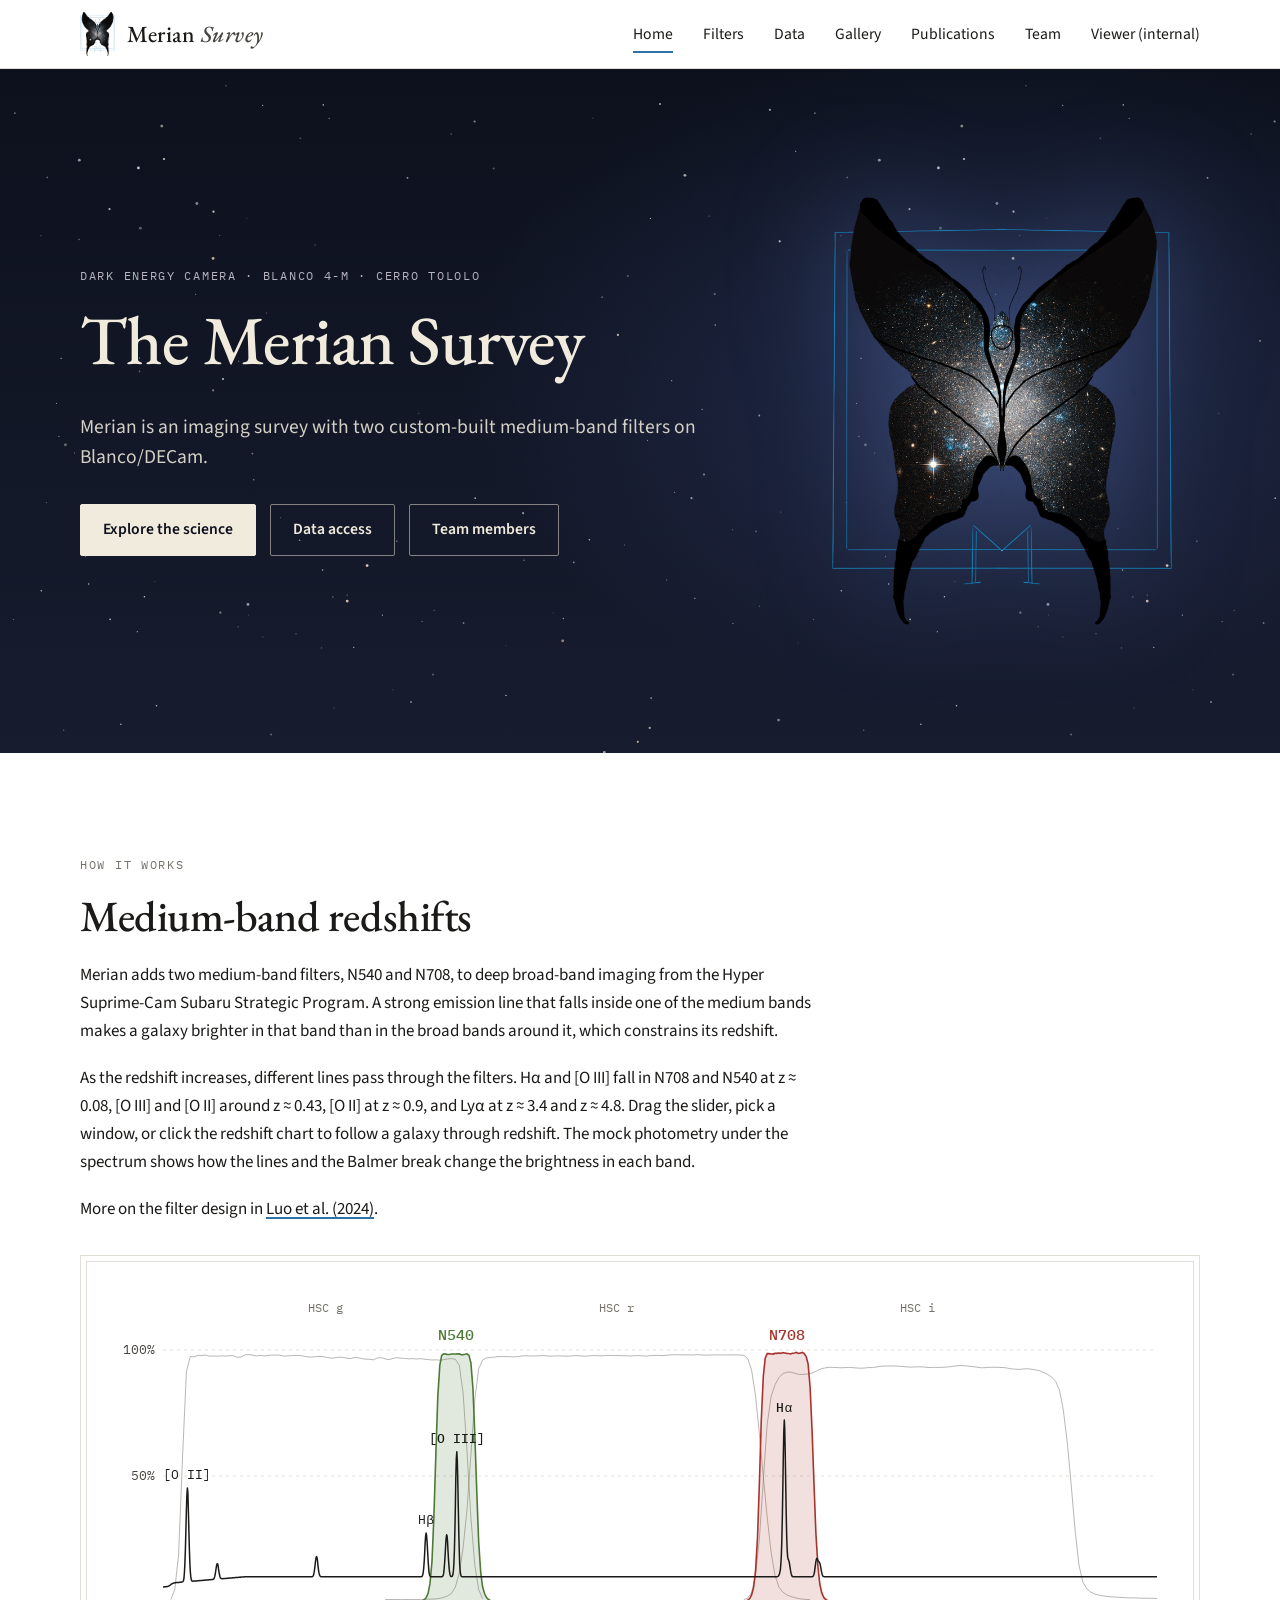
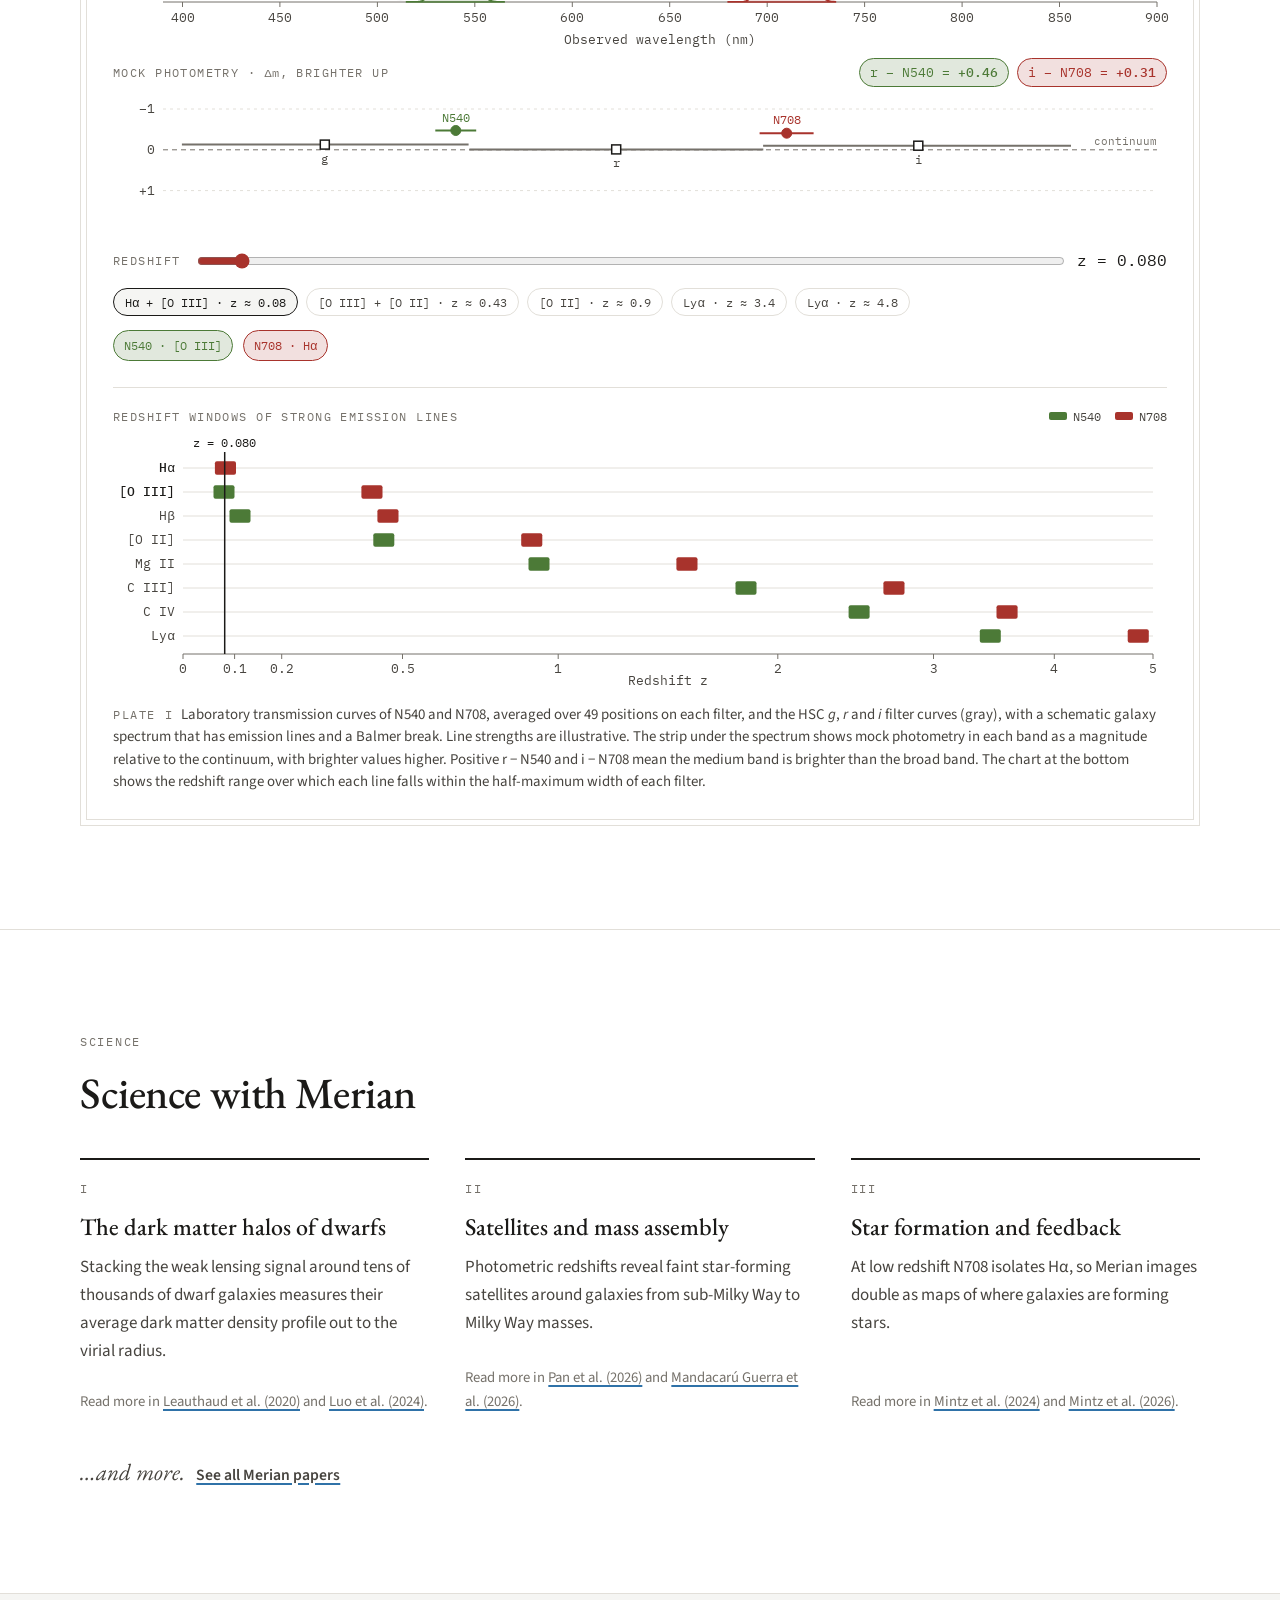
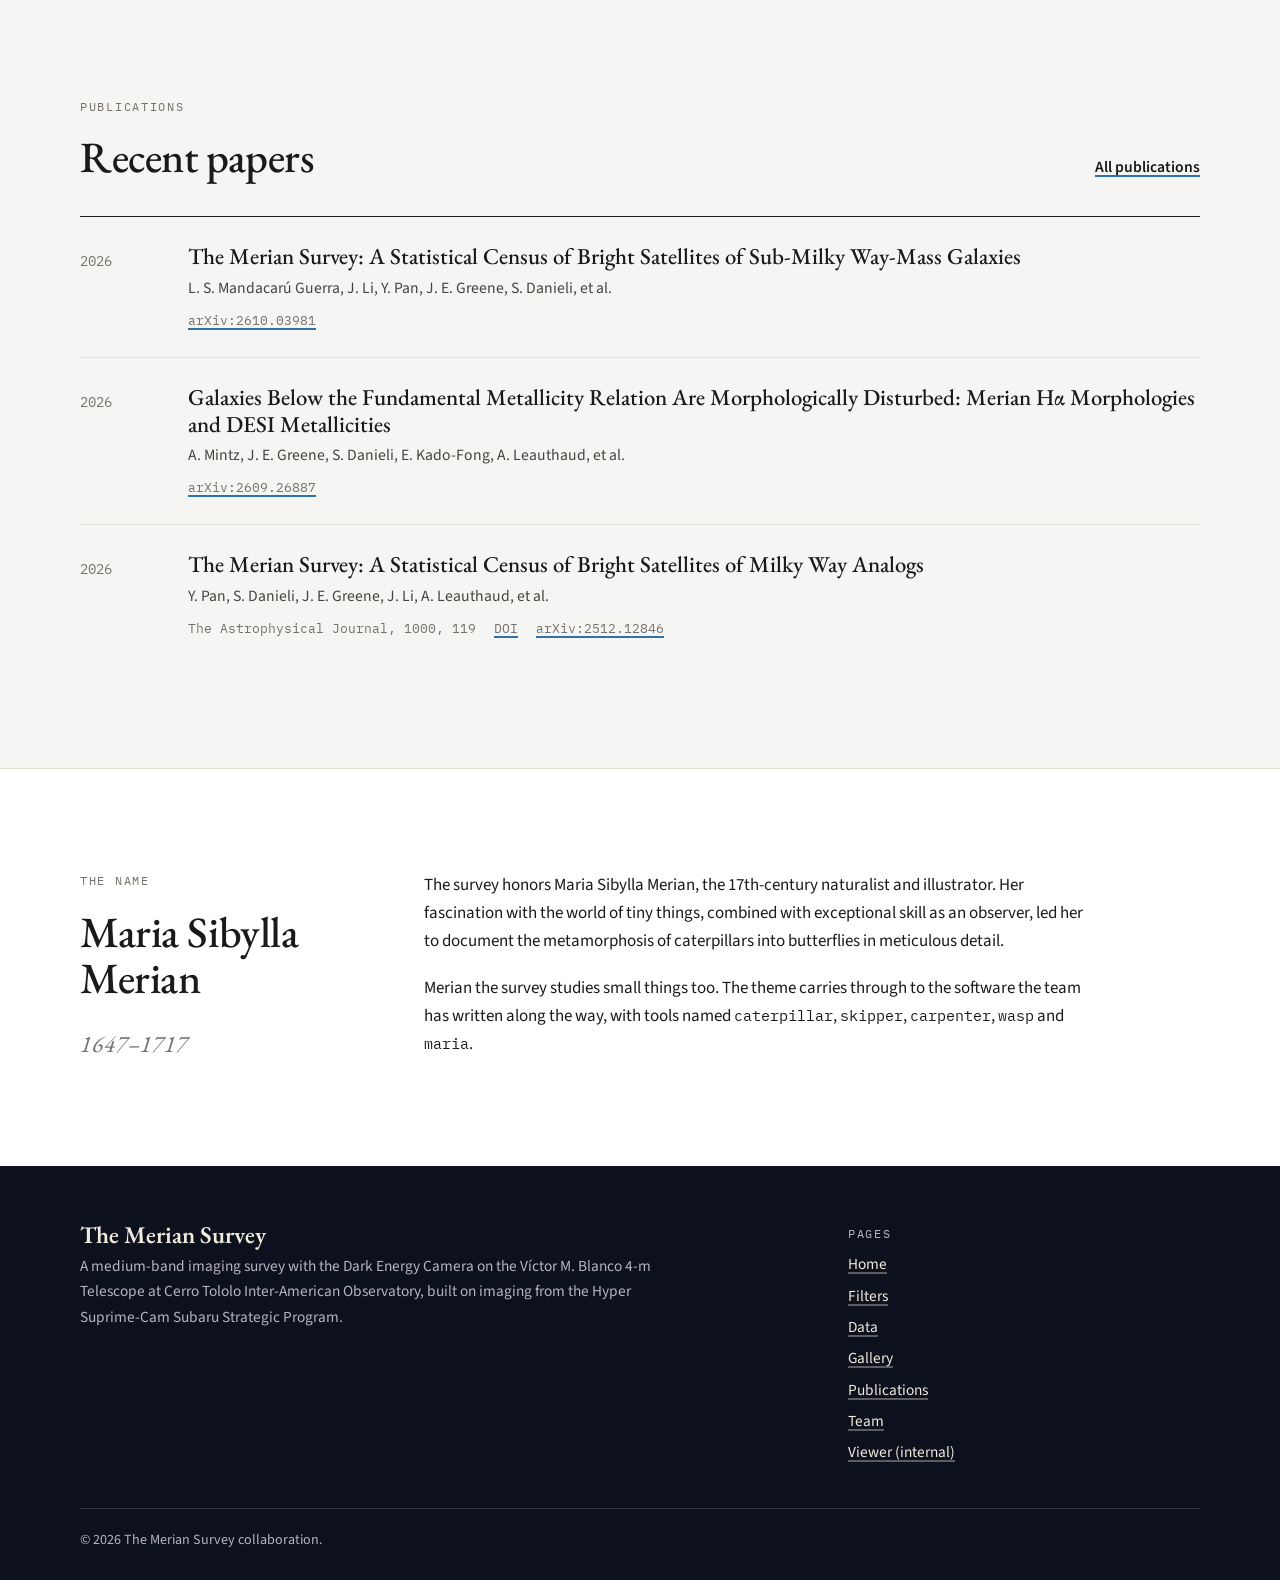
==== commit 611d93fb: "Team, link color, Data access button, viewer login contact - Team: add Akaxia Cruz (Flatiron Institu" ====
--- a/index.html
+++ b/index.html
@@ -26,6 +26,7 @@
         <p class="lede">Merian is an imaging survey with two custom-built medium-band filters on Blanco/DECam.</p>
         <div class="actions">
           <a class="btn" href="#science">Explore the science</a>
+          <a class="btn ghost" href="data.html">Data access</a>
           <a class="btn ghost" href="team.html">Team members</a>
         </div>
       </div>
--- a/assets/css/style.css
+++ b/assets/css/style.css
@@ -3,6 +3,7 @@
    Plain CSS, no build step. Colours and fonts are set once in :root below.
    The two accent colours stand for the two Merian filters:
    N540 (green, 540 nm) and N708 (deep red, 708 nm).
+   Links are blue (--link), close to the blue of the logo frame.
    ========================================================================== */
 
 :root {
@@ -17,6 +18,7 @@
   --n540-soft: rgba(76, 122, 55, 0.17);
   --n708-soft: rgba(168, 51, 44, 0.15);
   --frame: #3b82b8;            /* the blue of the logo frame */
+  --link: #2f72a8;             /* link underlines and hover, a little darker than --frame so text stays readable */
   --fp-color: #c4d9ea;         /* footprint maps, both filters (frame blue on paper) */
   --fp-rest: #ebe8e3;          /* footprint maps, rest of the survey */
   --ring-0: #86b4dc;           /* Filters page: distance from the filter center, 0 to 280 mm */
@@ -50,6 +52,7 @@
     --n540-soft: rgba(143, 196, 108, 0.2);
     --n708-soft: rgba(227, 105, 94, 0.2);
     --frame: #5aa2d6;
+    --link: #5aa2d6;
     --fp-color: #2e4d66;
     --fp-rest: #232733;
     --ring-0: #3d6a93;
@@ -88,11 +91,11 @@
 
 a {
   color: inherit;
-  text-decoration-color: var(--n708);
+  text-decoration-color: var(--link);
   text-decoration-thickness: 1.5px;
   text-underline-offset: 3px;
 }
-a:hover { color: var(--n708); }
+a:hover { color: var(--link); }
 
 :focus-visible { outline: 2px solid var(--frame); outline-offset: 3px; border-radius: 2px; }
 
@@ -156,11 +159,11 @@
 
 .site-nav ul { list-style: none; margin: 0; padding: 0; display: flex; gap: clamp(14px, 2.4vw, 30px); }
 .site-nav a {
-  font-size: 0.98rem; text-decoration: none; padding: 6px 0;
+  font-size: 0.98rem; text-decoration: none; padding: 6px 0; white-space: nowrap;
   border-bottom: 2px solid transparent;
 }
 .site-nav a:hover { color: inherit; border-bottom-color: var(--rule); }
-.site-nav a[aria-current="page"] { border-bottom-color: var(--n708); }
+.site-nav a[aria-current="page"] { border-bottom-color: var(--link); }
 
 .nav-toggle {
   display: none;
@@ -168,14 +171,16 @@
   background: none; border: 1px solid var(--rule); border-radius: 3px; padding: 7px 14px; cursor: pointer;
 }
 
-@media (max-width: 760px) {
+/* The full menu needs about 760 px with the web fonts and about 800 px with system fonts
+   (when Google Fonts is blocked), so switch to the Menu button below 820 px. */
+@media (max-width: 820px) {
   .nav-toggle { display: block; }
   .site-nav { display: none; position: absolute; left: 0; right: 0; top: 100%; background: var(--paper); border-bottom: 1px solid var(--rule); }
   .site-nav.open { display: block; }
   .site-nav ul { flex-direction: column; gap: 0; padding: 6px var(--gutter) 14px; }
   .site-nav a { display: block; padding: 12px 0; border-bottom: 1px solid var(--rule); }
   .site-nav li:last-child a { border-bottom: 0; }
-  .site-nav a[aria-current="page"] { border-bottom-color: var(--rule); color: var(--n708); }
+  .site-nav a[aria-current="page"] { border-bottom-color: var(--rule); color: var(--link); }
 }
 
 /* ---------- Home hero ---------- */
@@ -397,6 +402,15 @@
 .fs-sketch .dot.r4 { fill: var(--ring-4); }
 @media (max-width: 600px) { .fs-legend { align-items: flex-start; } .fs .fs-sketch { width: 72px; height: 72px; } }
 
+/* Depth figure on the Data page (uses the .fc curve styles) */
+.dp .bar { stroke-width: 6; stroke-linecap: round; }
+.dp .bar.hsc { stroke: var(--ink-3); }
+.dp .bar.m540 { stroke: var(--n540); }
+.dp .bar.m708 { stroke: var(--n708); }
+.dp .val { font-size: 12px; fill: var(--ink-2); }
+.dp .val .t540, .dp .val .t708 { font-size: inherit; }
+.dp .val .hsc-name { font-style: italic; }
+
 .downloads { list-style: none; margin: 1.4rem 0; padding: 0; }
 .downloads li { display: flex; flex-wrap: wrap; align-items: baseline; gap: 4px 14px; padding: 11px 0; border-top: 1px solid var(--rule); }
 .downloads li:last-child { border-bottom: 1px solid var(--rule); }
@@ -515,7 +529,7 @@
 .pub .yr { font-family: var(--mono); font-size: 0.9rem; color: var(--ink-3); padding-top: 6px; }
 .pub h3 { font-size: 1.42rem; margin: 0 0 6px; text-wrap: pretty; }
 .pub h3 a { text-decoration: none; }
-.pub h3 a:hover { text-decoration: underline; text-decoration-color: var(--n708); }
+.pub h3 a:hover { text-decoration: underline; text-decoration-color: var(--link); }
 .pub .authors { color: var(--ink-2); margin: 0 0 8px; font-size: 0.98rem; }
 .pub .meta { font-family: var(--mono); font-size: 0.8rem; color: var(--ink-3); display: flex; flex-wrap: wrap; gap: 4px 18px; margin: 0; }
 .pub .tag { color: var(--n540); }
@@ -536,7 +550,7 @@
 .who { min-width: 0; }
 .who b { display: block; font-weight: 600; }
 .who b a { text-decoration: none; }
-.who b a:hover { text-decoration: underline; text-decoration-color: var(--n708); color: inherit; }
+.who b a:hover { text-decoration: underline; text-decoration-color: var(--link); color: inherit; }
 .who .aff { display: block; color: var(--ink-2); font-size: 0.95rem; }
 .role {
   display: inline-block; margin: 3px 0 3px; padding: 1px 8px; border: 1px solid currentColor; border-radius: 999px;
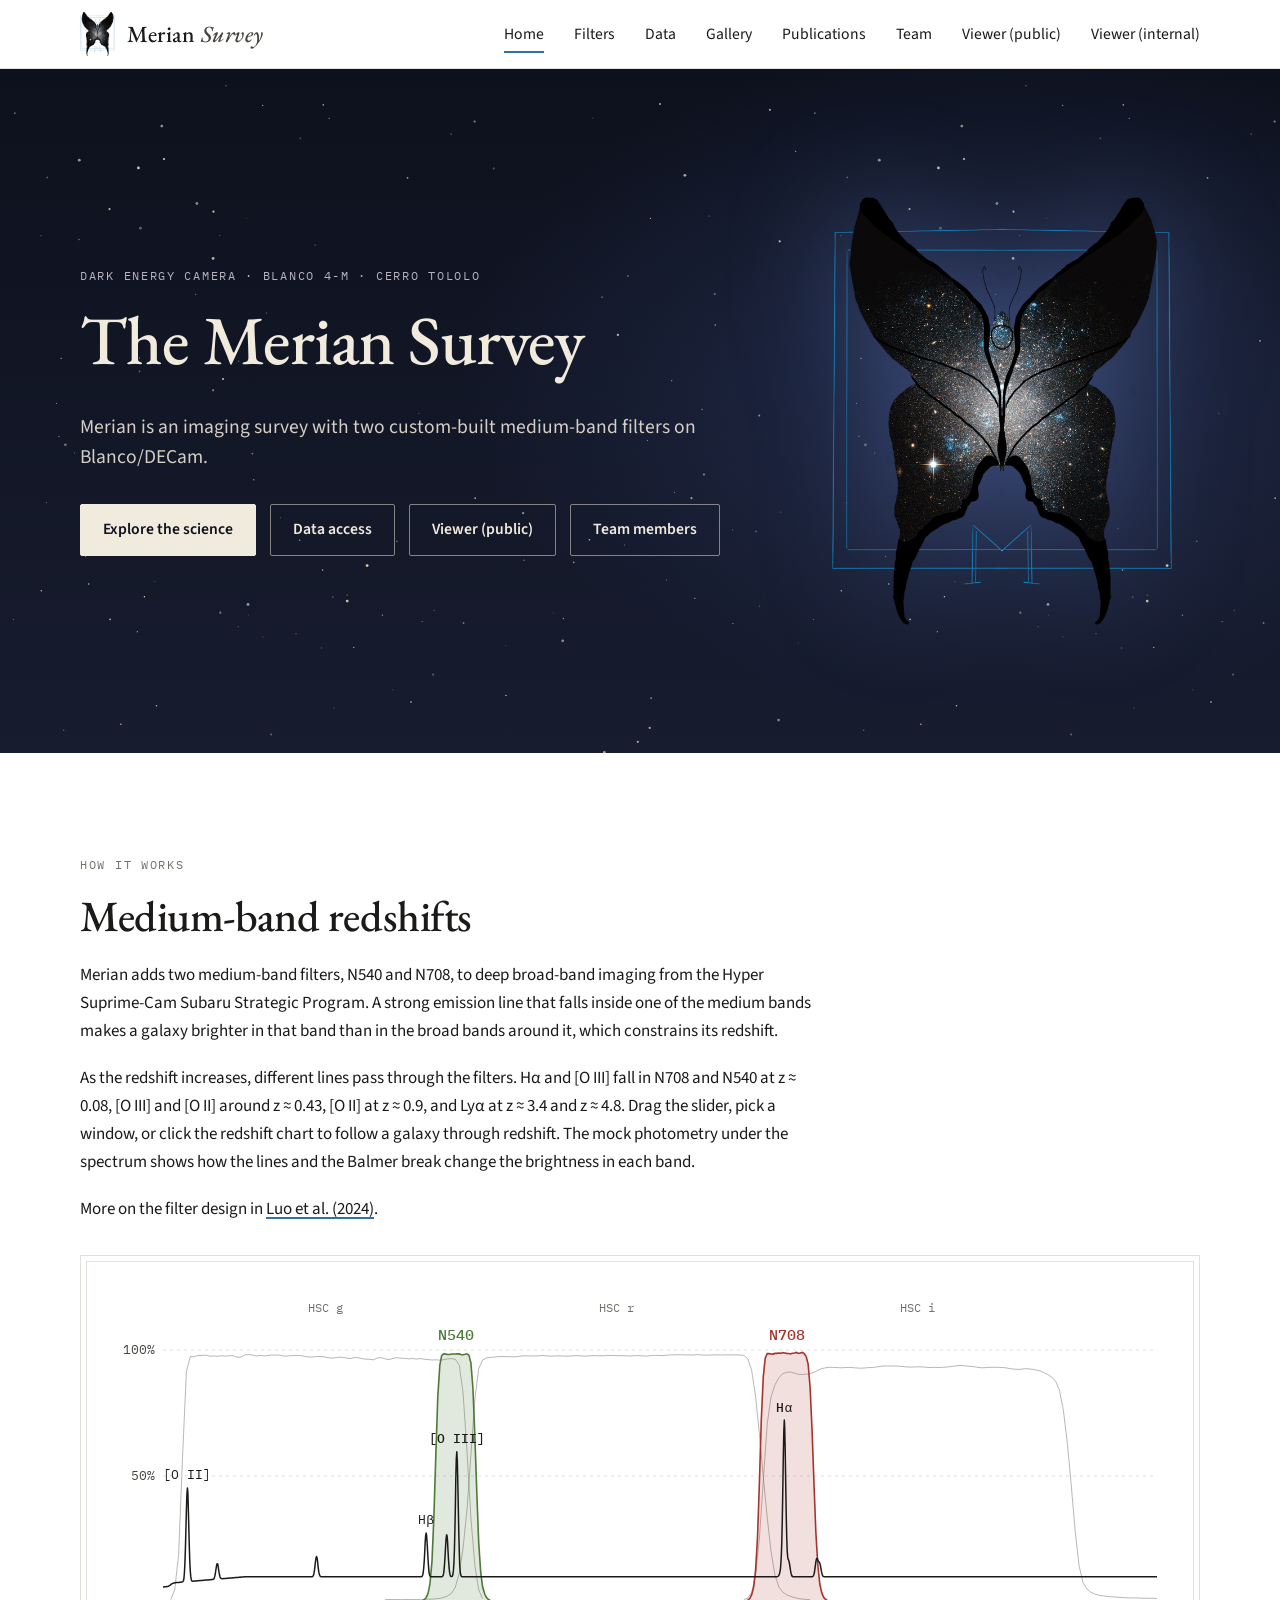
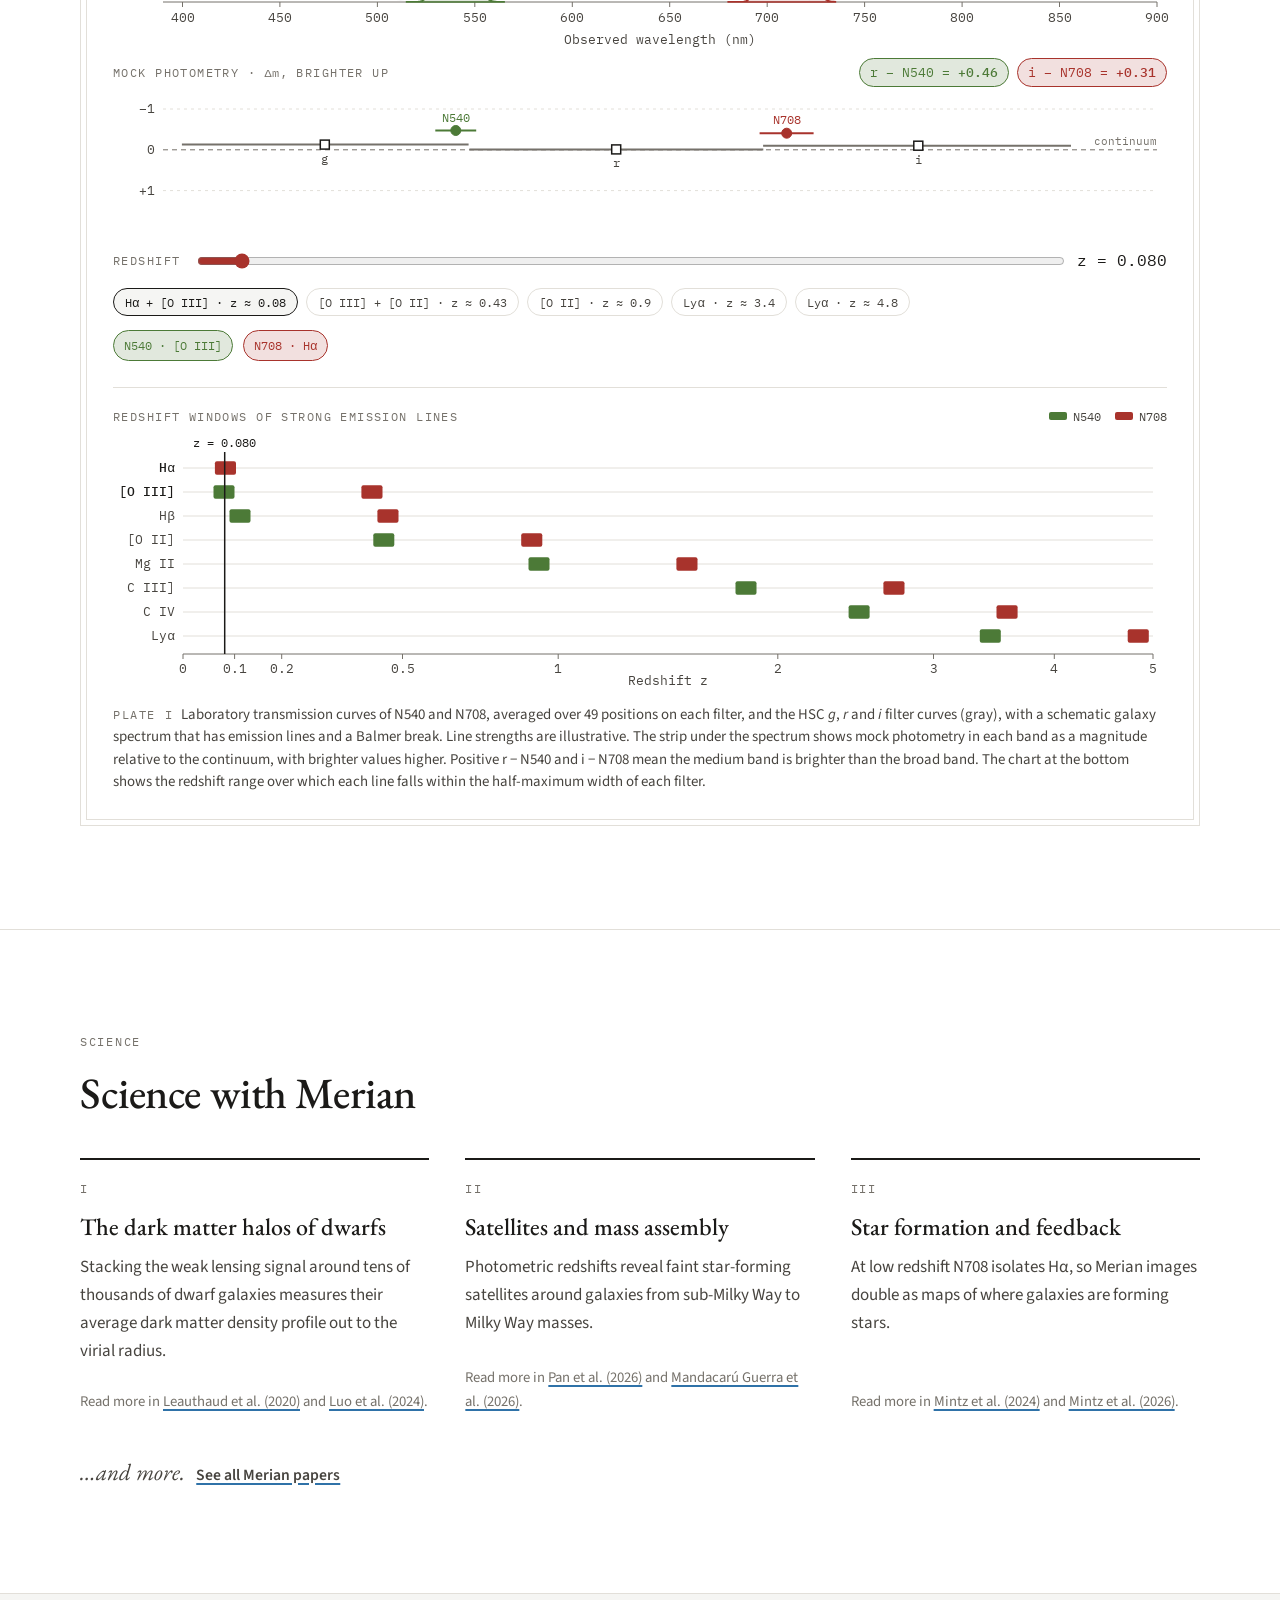
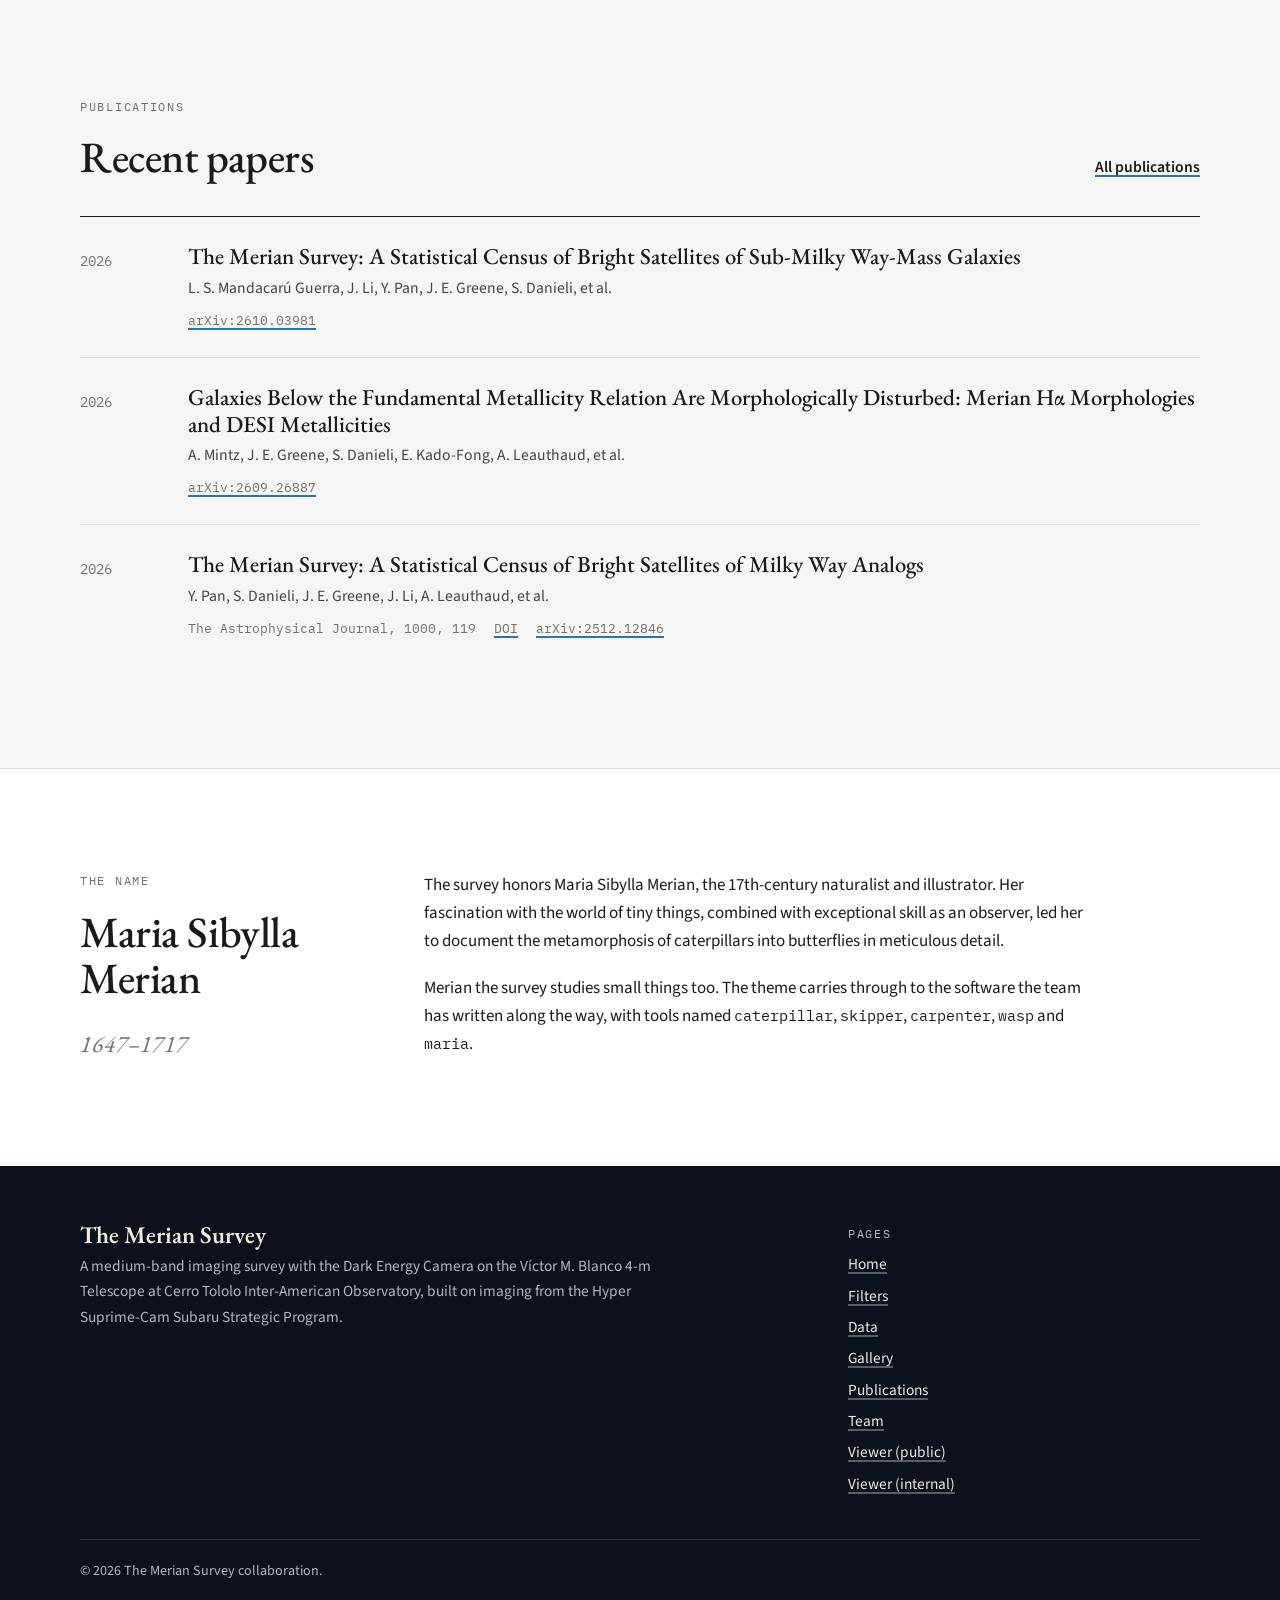
==== commit 7cd9a0c0: "Home: Viewer (public) button in the hero Add a "Viewer (public)" button between "Data access" and "T" ====
--- a/index.html
+++ b/index.html
@@ -7,6 +7,7 @@
 <meta name="description" content="Merian is a medium-band imaging survey with the Dark Energy Camera.">
 <meta property="og:title" content="The Merian Survey">
 <meta property="og:description" content="THE MERIAN SURVEY">
+<meta name="google-site-verification" content="tVpQA2wZ1gabgzq-IJJ7yvRWfgGzl292i8iBsQ_-dPE">
 <link rel="icon" href="assets/img/favicon.png">
 <link rel="preconnect" href="https://fonts.googleapis.com">
 <link rel="preconnect" href="https://fonts.gstatic.com" crossorigin>
@@ -27,6 +28,7 @@
         <div class="actions">
           <a class="btn" href="#science">Explore the science</a>
           <a class="btn ghost" href="data.html">Data access</a>
+          <a class="btn ghost" href="viewer-public.html">Viewer (public)</a>
           <a class="btn ghost" href="team.html">Team members</a>
         </div>
       </div>
--- a/assets/css/style.css
+++ b/assets/css/style.css
@@ -171,9 +171,10 @@
   background: none; border: 1px solid var(--rule); border-radius: 3px; padding: 7px 14px; cursor: pointer;
 }
 
-/* The full menu needs about 760 px with the web fonts and about 800 px with system fonts
-   (when Google Fonts is blocked), so switch to the Menu button below 820 px. */
-@media (max-width: 820px) {
+/* With eight items the full menu needs about 940 px with the web fonts and about 1000 px
+   with system fonts (when Google Fonts is blocked), counting a 17 px Windows scroll bar,
+   so switch to the Menu button below 1020 px. */
+@media (max-width: 1020px) {
   .nav-toggle { display: block; }
   .site-nav { display: none; position: absolute; left: 0; right: 0; top: 100%; background: var(--paper); border-bottom: 1px solid var(--rule); }
   .site-nav.open { display: block; }
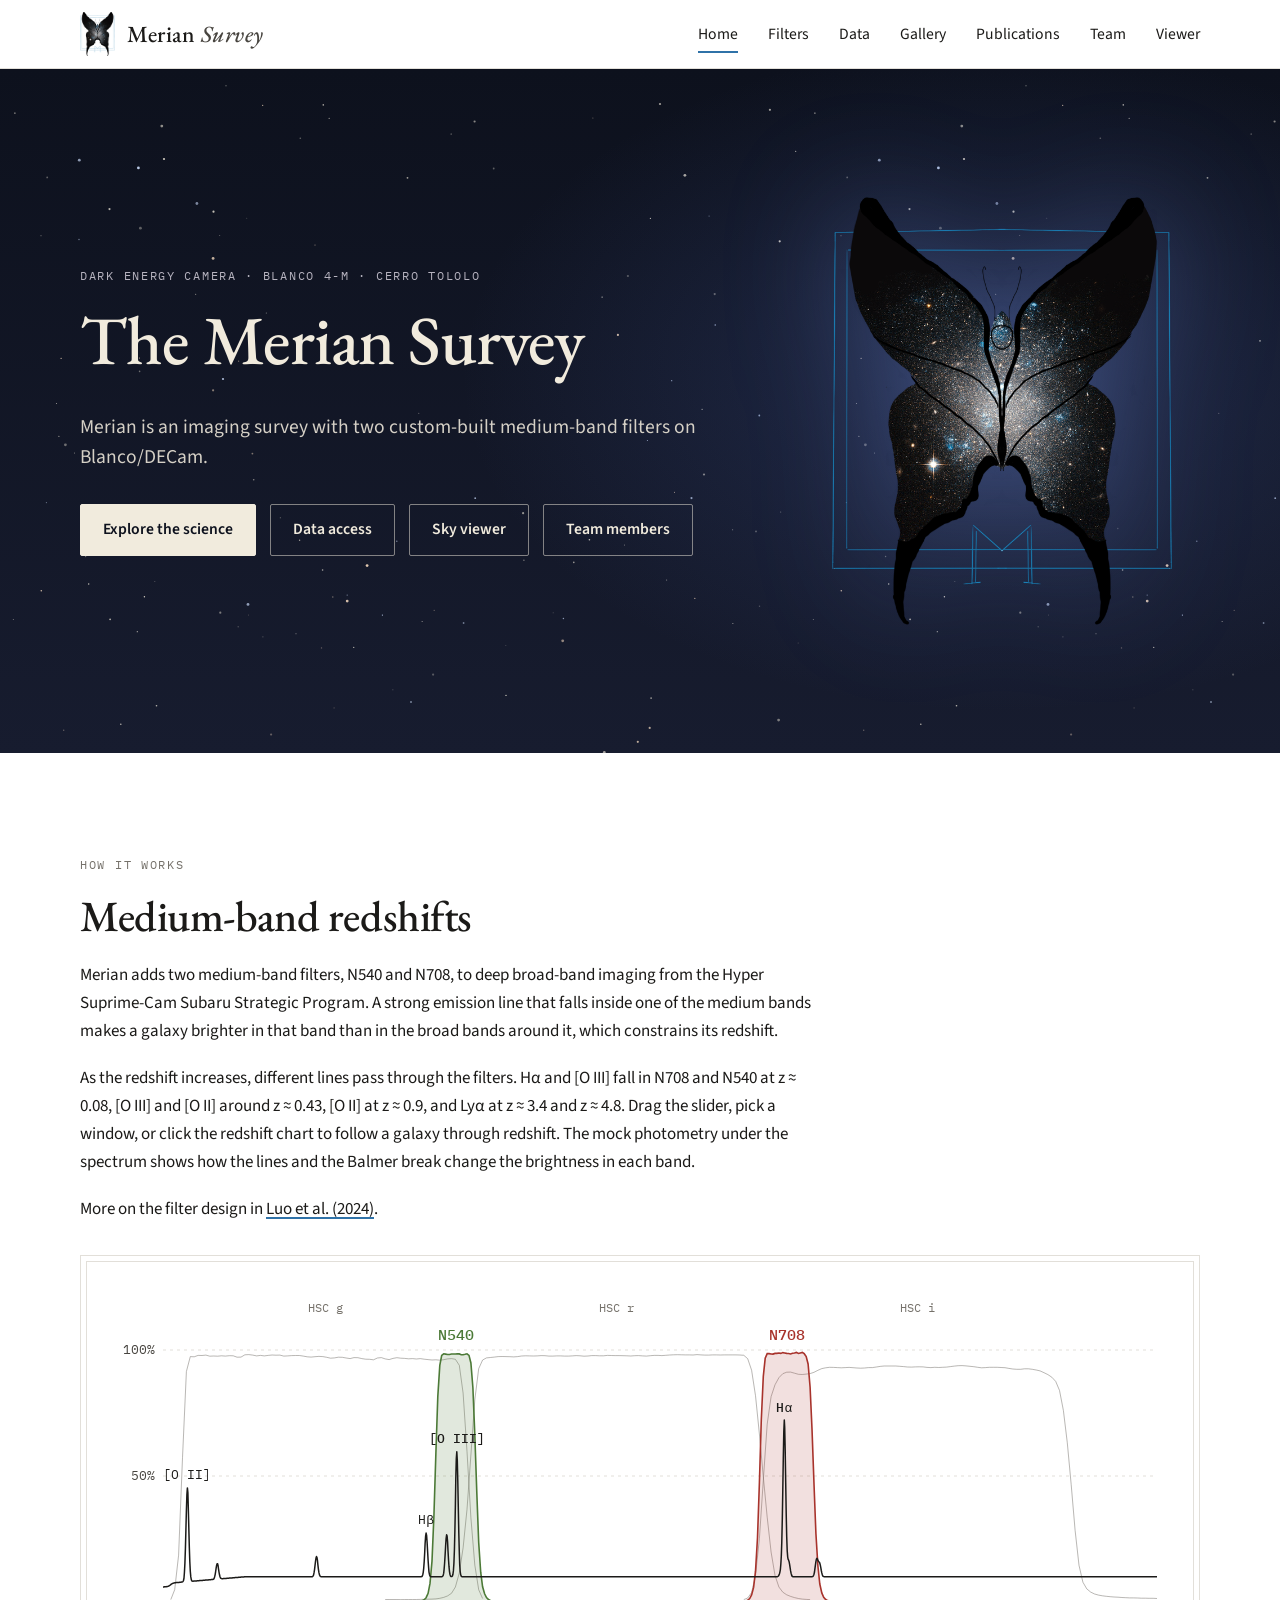
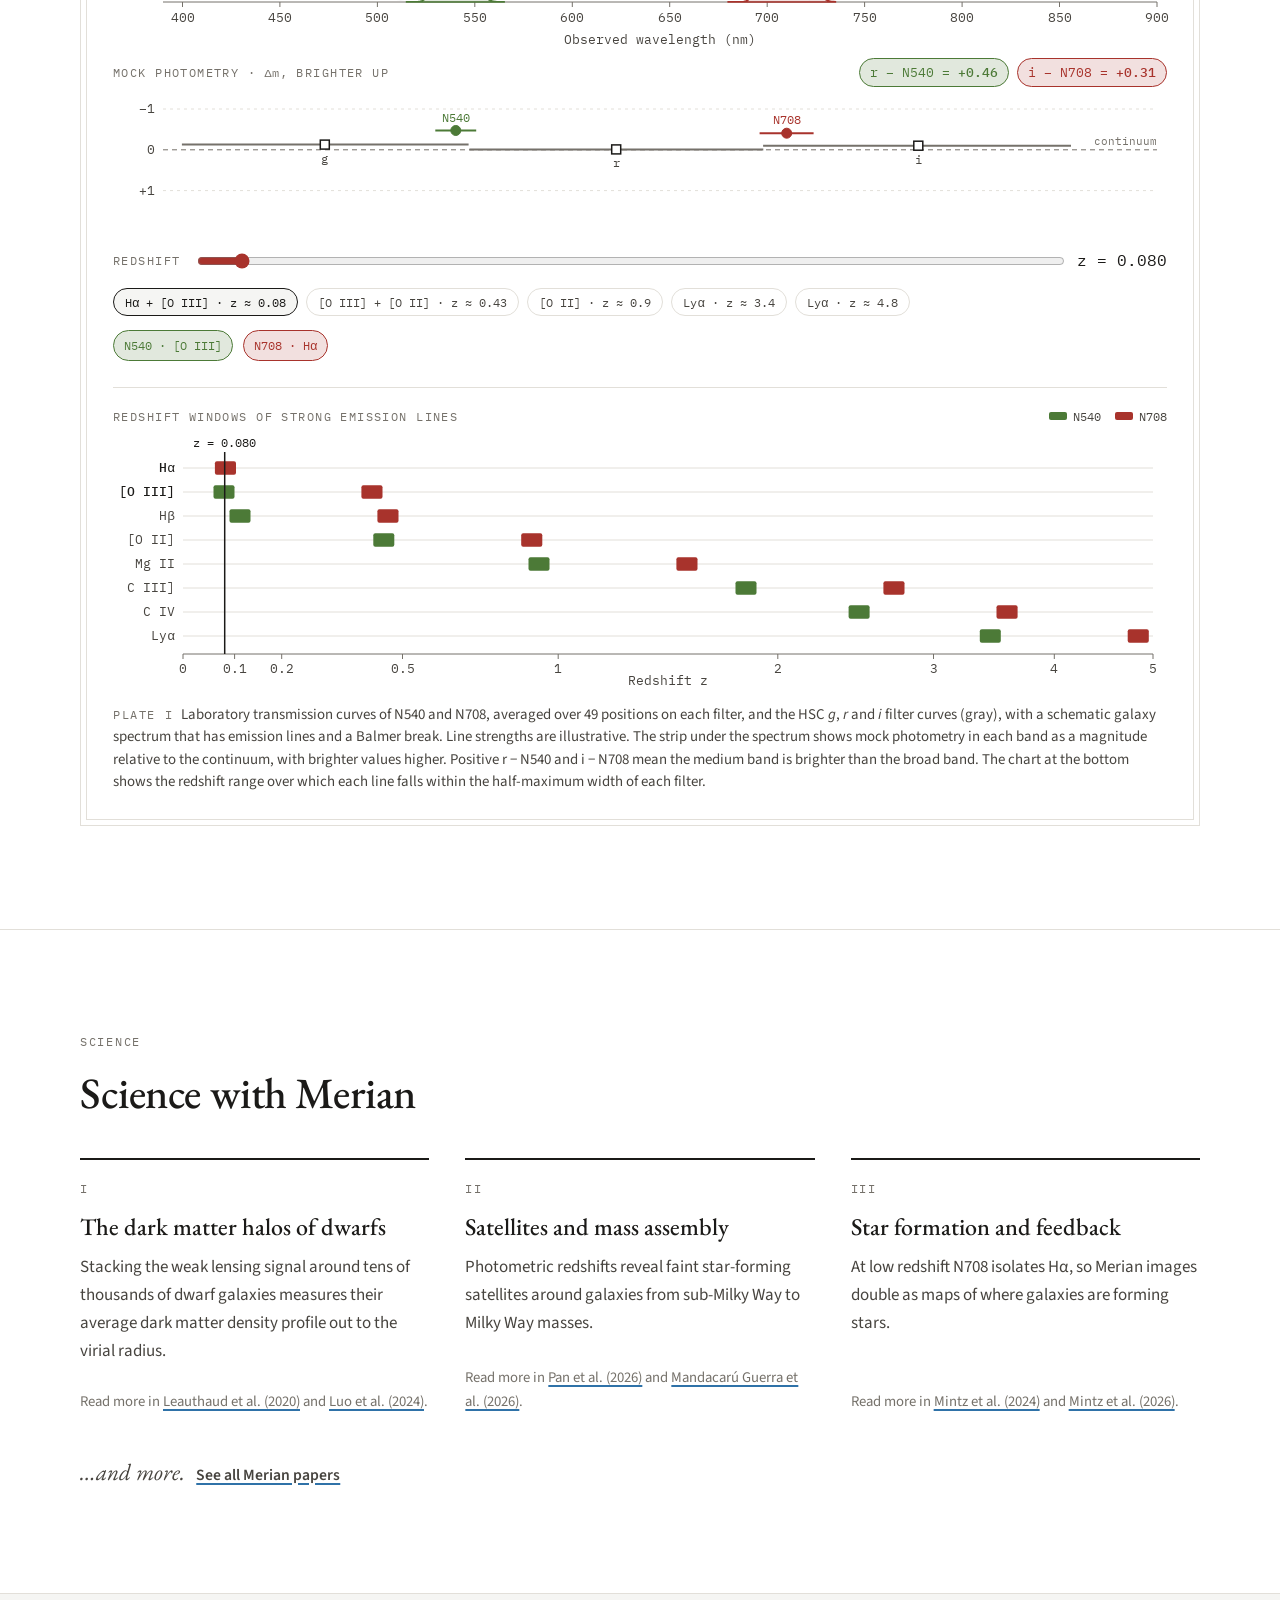
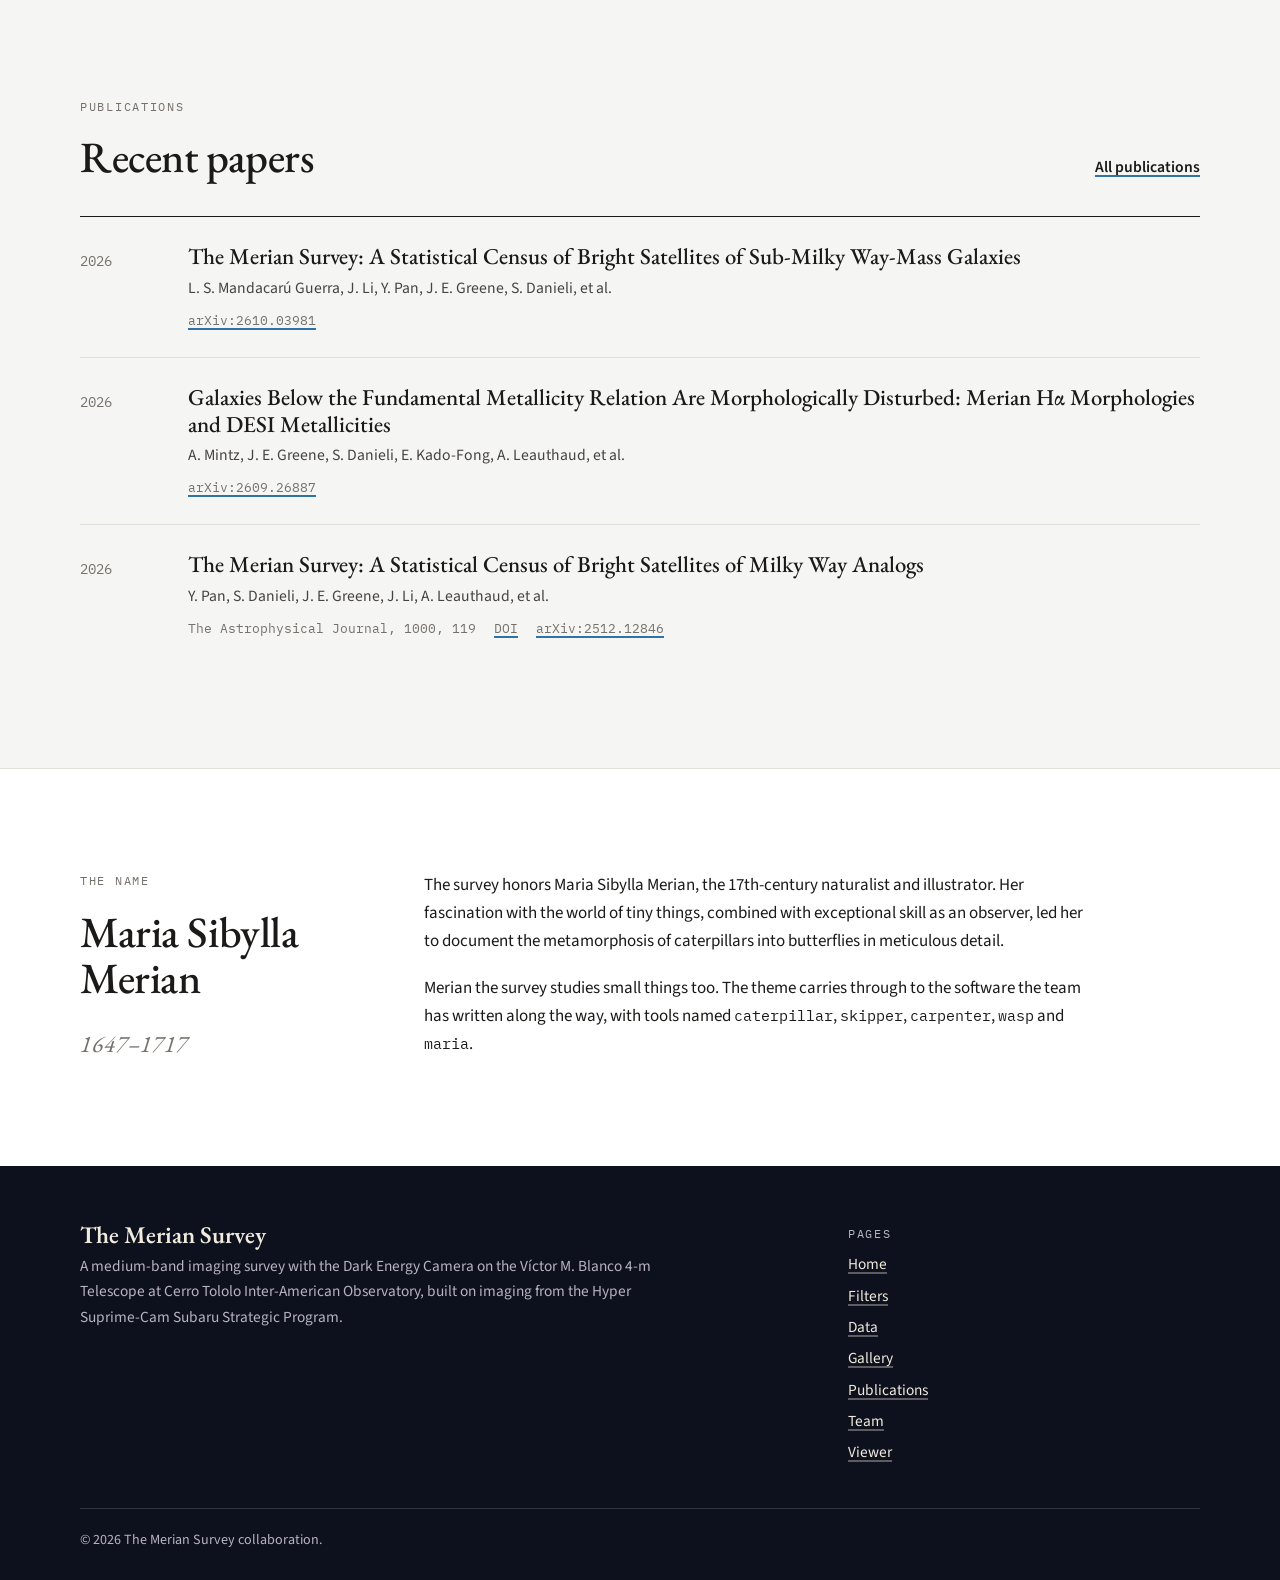
==== commit 4a01dee3: "Viewer: one page for the public and internal viewers viewer.html now holds both sky viewers, with a " ====
--- a/index.html
+++ b/index.html
@@ -28,7 +28,7 @@
         <div class="actions">
           <a class="btn" href="#science">Explore the science</a>
           <a class="btn ghost" href="data.html">Data access</a>
-          <a class="btn ghost" href="viewer-public.html">Viewer (public)</a>
+          <a class="btn ghost" href="viewer.html">Sky viewer</a>
           <a class="btn ghost" href="team.html">Team members</a>
         </div>
       </div>
--- a/assets/css/style.css
+++ b/assets/css/style.css
@@ -171,10 +171,10 @@
   background: none; border: 1px solid var(--rule); border-radius: 3px; padding: 7px 14px; cursor: pointer;
 }
 
-/* With eight items the full menu needs about 940 px with the web fonts and about 1000 px
-   with system fonts (when Google Fonts is blocked), counting a 17 px Windows scroll bar,
-   so switch to the Menu button below 1020 px. */
-@media (max-width: 1020px) {
+/* The full menu needs about 700 px with the web fonts and about 750 px with system fonts
+   (when Google Fonts is blocked), counting a 17 px Windows scroll bar,
+   so switch to the Menu button below 780 px. */
+@media (max-width: 780px) {
   .nav-toggle { display: block; }
   .site-nav { display: none; position: absolute; left: 0; right: 0; top: 100%; background: var(--paper); border-bottom: 1px solid var(--rule); }
   .site-nav.open { display: block; }
